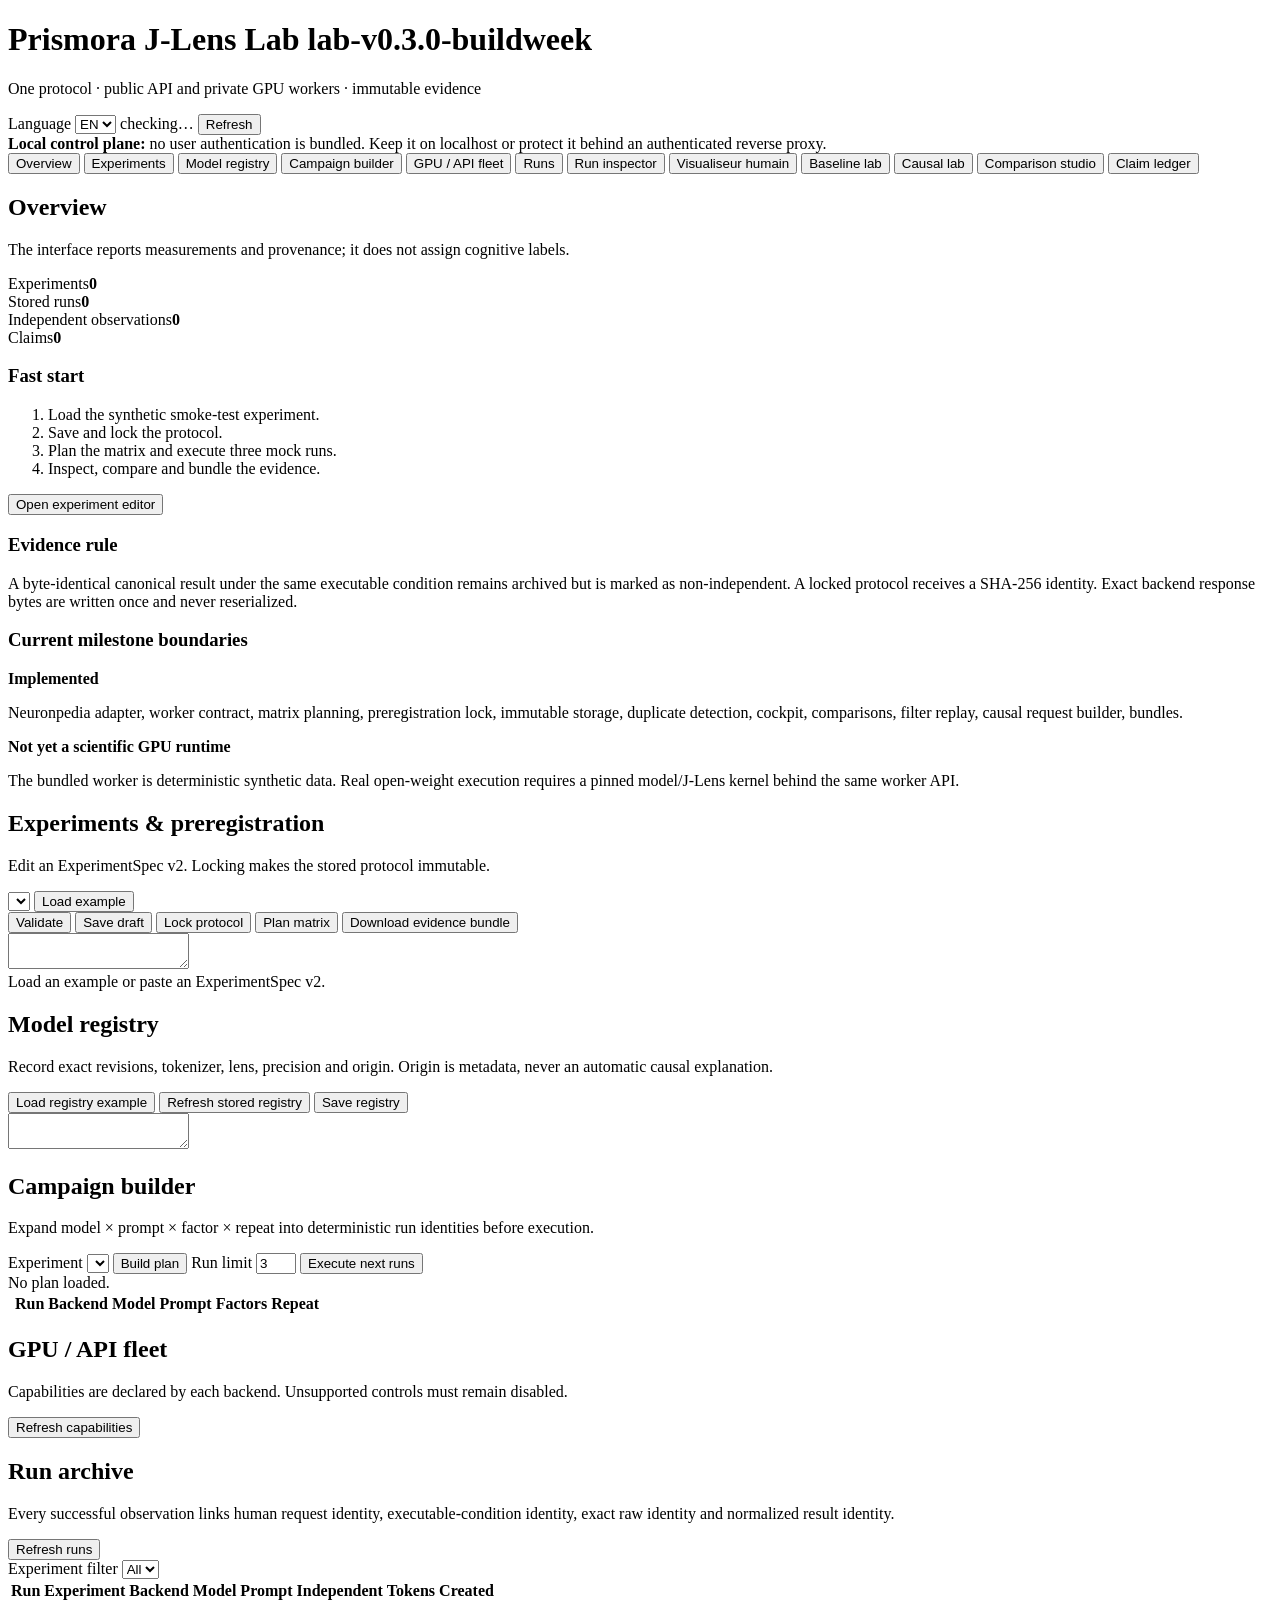
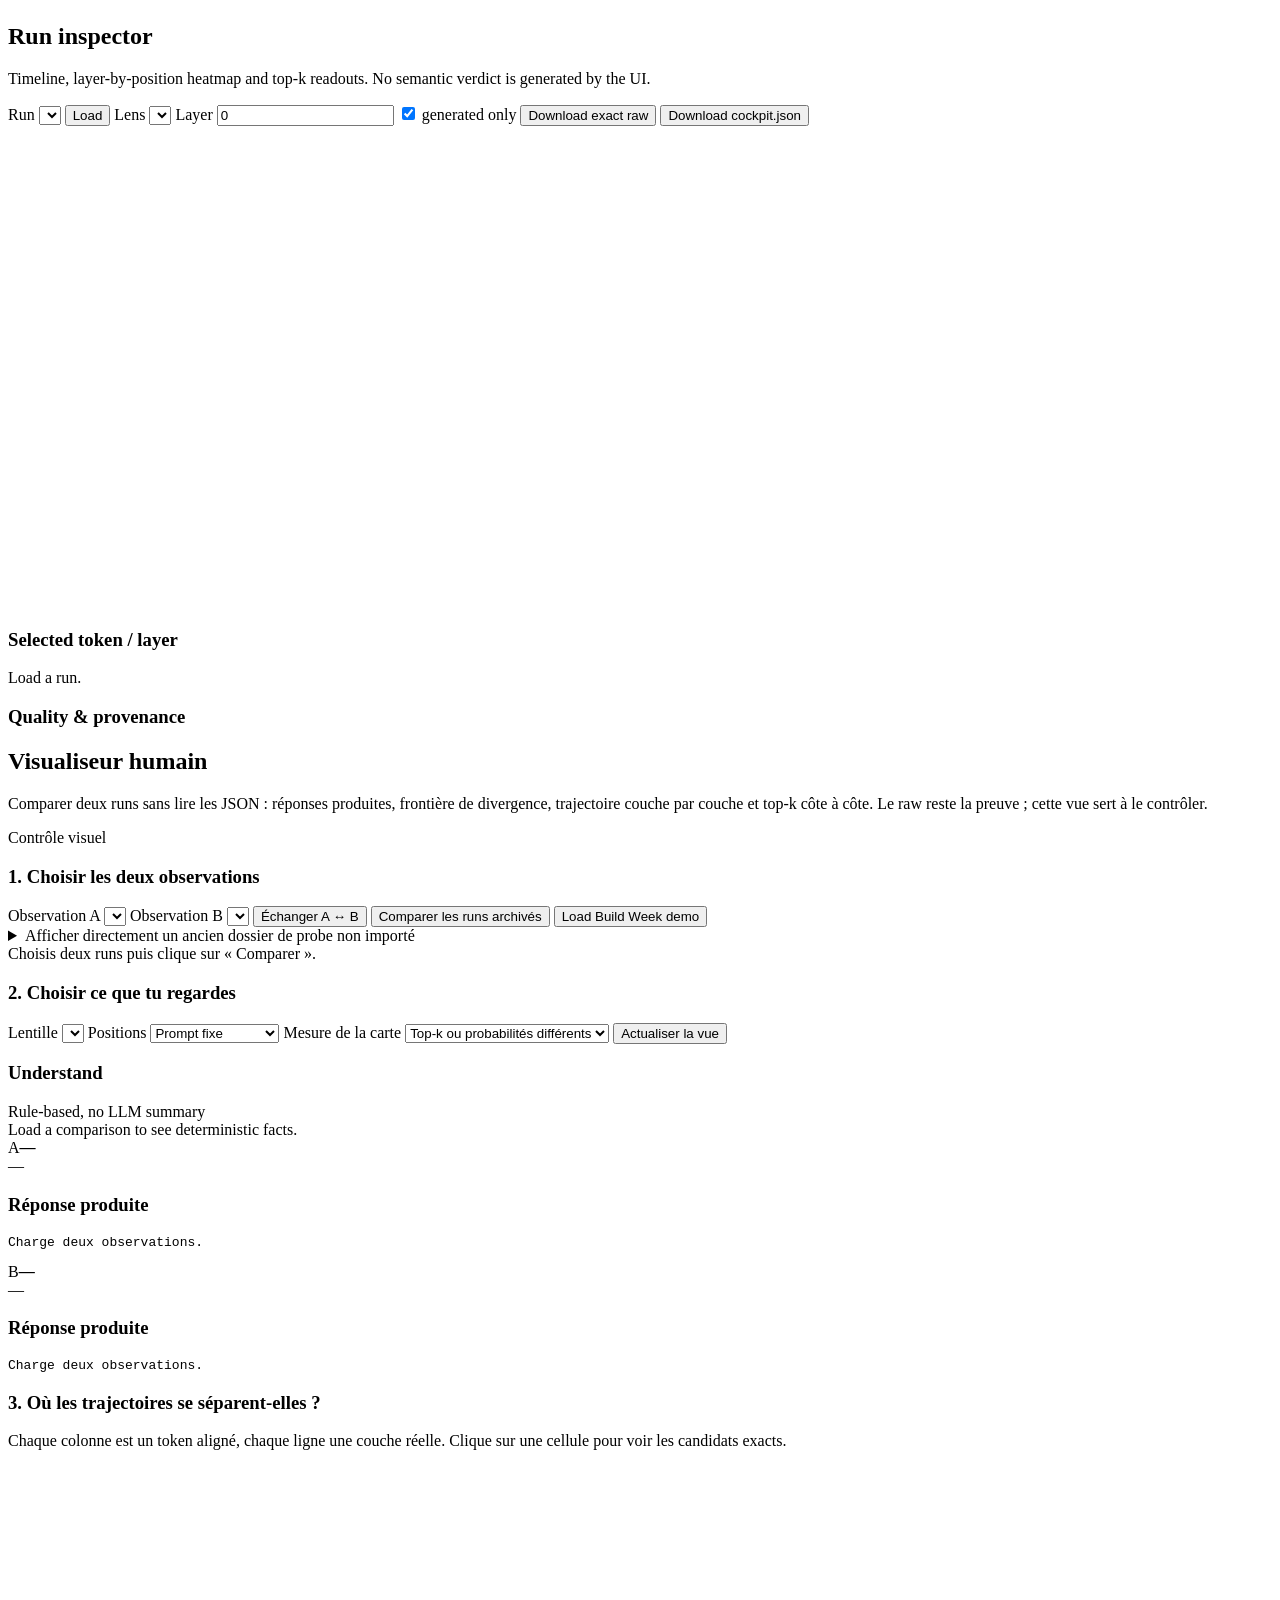
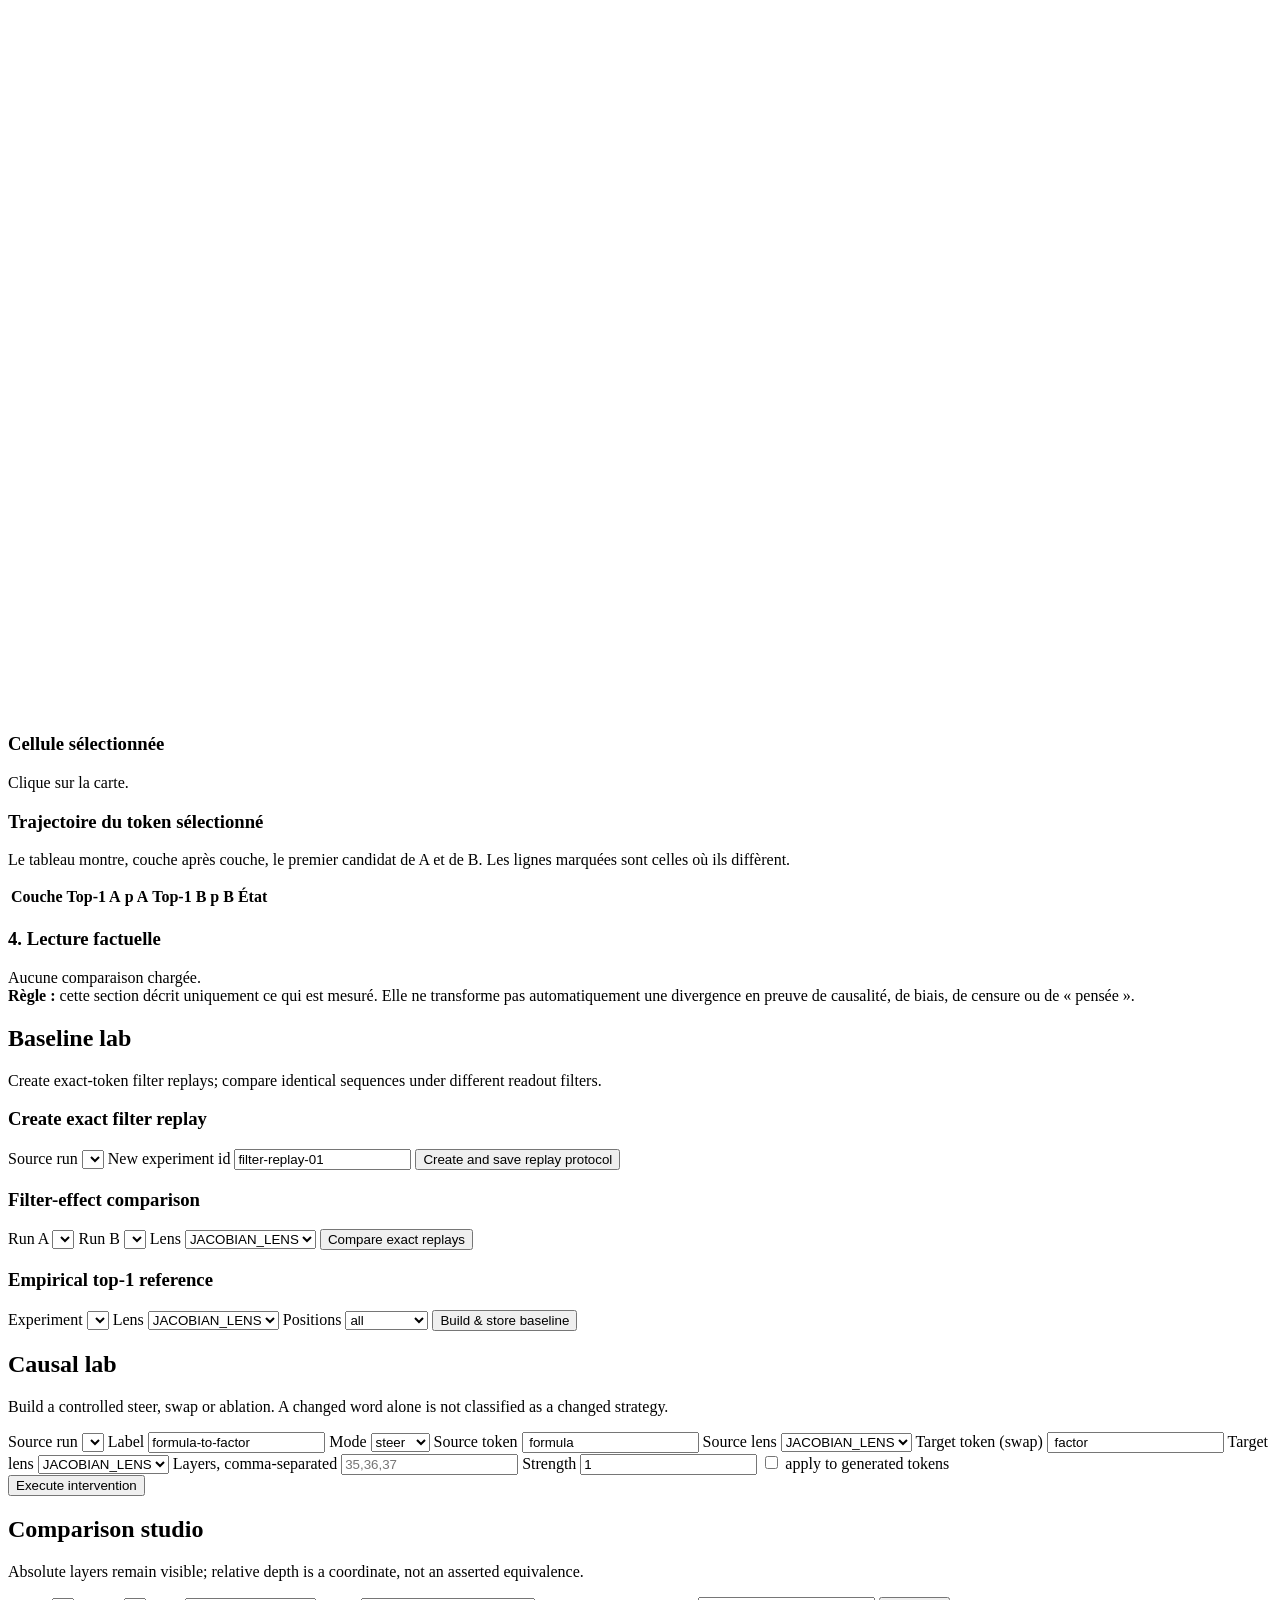
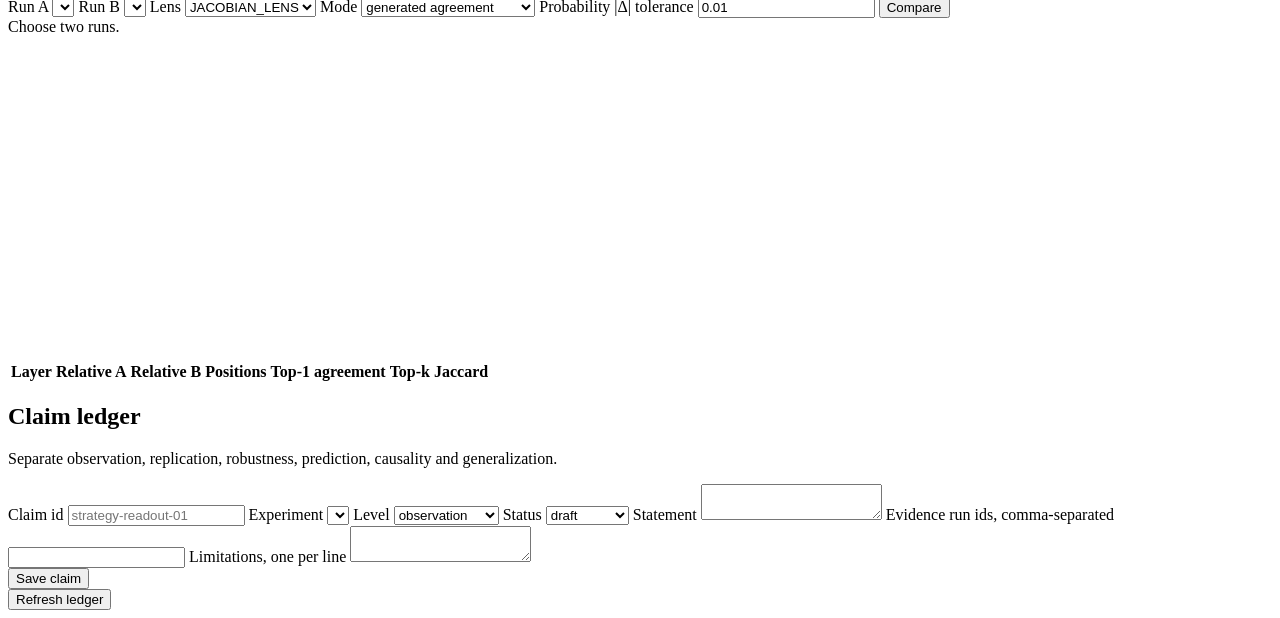
==== prismora_lab/assets/web/index.html @ fa19a5c9 "fix: add global application i18n state" ====
<!doctype html>
<html lang="en">
<head>
  <meta charset="utf-8" />
  <meta name="viewport" content="width=device-width,initial-scale=1" />
  <title>Prismora J-Lens Lab</title>
  <link rel="stylesheet" href="/styles.css?v=0.2.1-visual" />
</head>
<body>
  <header class="topbar">
    <div>
      <h1>Prismora J-Lens Lab <span class="version">lab-v0.3.0-buildweek</span></h1>
      <p>One protocol · public API and private GPU workers · immutable evidence</p>
    </div>
    <div class="top-actions">
      <label class="locale-control"><span data-i18n="app.language">Language</span> <select id="globalLocaleSelect" aria-label="Language"><option value="en">EN</option><option value="fr">FR</option></select></label>
      <span id="healthBadge" class="badge muted">checking…</span>
      <button id="refreshAllBtn" class="secondary" data-i18n="app.refresh">Refresh</button>
    </div>
  </header>

  <div class="security-note">
    <strong>Local control plane:</strong> no user authentication is bundled. Keep it on localhost or protect it behind an authenticated reverse proxy.
  </div>

  <div class="shell">
    <nav class="sidebar" aria-label="Laboratory sections">
      <button class="nav-item active" data-panel="dashboard">Overview</button>
      <button class="nav-item" data-panel="experiments">Experiments</button>
      <button class="nav-item" data-panel="registry">Model registry</button>
      <button class="nav-item" data-panel="campaign">Campaign builder</button>
      <button class="nav-item" data-panel="fleet">GPU / API fleet</button>
      <button class="nav-item" data-panel="runs">Runs</button>
      <button class="nav-item" data-panel="inspector">Run inspector</button>
      <button class="nav-item human-nav" data-panel="visualizer">Visualiseur humain</button>
      <button class="nav-item" data-panel="baseline">Baseline lab</button>
      <button class="nav-item" data-panel="causal">Causal lab</button>
      <button class="nav-item" data-panel="compare">Comparison studio</button>
      <button class="nav-item" data-panel="claims">Claim ledger</button>
    </nav>

    <main class="content">
      <section id="panel-dashboard" class="panel-page active">
        <div class="page-heading">
          <div><h2>Overview</h2><p>The interface reports measurements and provenance; it does not assign cognitive labels.</p></div>
        </div>
        <div class="stat-grid">
          <article class="stat-card"><span>Experiments</span><strong id="statExperiments">0</strong></article>
          <article class="stat-card"><span>Stored runs</span><strong id="statRuns">0</strong></article>
          <article class="stat-card"><span>Independent observations</span><strong id="statIndependent">0</strong></article>
          <article class="stat-card"><span>Claims</span><strong id="statClaims">0</strong></article>
        </div>
        <div class="grid two">
          <article class="card">
            <h3>Fast start</h3>
            <ol class="compact-list">
              <li>Load the synthetic smoke-test experiment.</li>
              <li>Save and lock the protocol.</li>
              <li>Plan the matrix and execute three mock runs.</li>
              <li>Inspect, compare and bundle the evidence.</li>
            </ol>
            <button class="primary" data-jump="experiments" id="quickStartBtn">Open experiment editor</button>
          </article>
          <article class="card">
            <h3>Evidence rule</h3>
            <p>A byte-identical canonical result under the same executable condition remains archived but is marked as non-independent. A locked protocol receives a SHA-256 identity. Exact backend response bytes are written once and never reserialized.</p>
            <div id="backendMini" class="backend-mini"></div>
          </article>
        </div>
        <div class="card">
          <h3>Current milestone boundaries</h3>
          <div class="boundary-grid">
            <div><strong>Implemented</strong><p>Neuronpedia adapter, worker contract, matrix planning, preregistration lock, immutable storage, duplicate detection, cockpit, comparisons, filter replay, causal request builder, bundles.</p></div>
            <div><strong>Not yet a scientific GPU runtime</strong><p>The bundled worker is deterministic synthetic data. Real open-weight execution requires a pinned model/J-Lens kernel behind the same worker API.</p></div>
          </div>
        </div>
      </section>

      <section id="panel-experiments" class="panel-page">
        <div class="page-heading">
          <div><h2>Experiments & preregistration</h2><p>Edit an ExperimentSpec v2. Locking makes the stored protocol immutable.</p></div>
          <div class="toolbar-row">
            <select id="exampleSelect" aria-label="Example protocol"></select>
            <button id="loadExampleBtn" class="secondary">Load example</button>
          </div>
        </div>
        <div class="card">
          <div class="toolbar-row wrap">
            <button id="validateSpecBtn">Validate</button>
            <button id="saveSpecBtn" class="primary">Save draft</button>
            <button id="lockSpecBtn" class="danger-outline">Lock protocol</button>
            <button id="planSpecBtn">Plan matrix</button>
            <button id="bundleBtn">Download evidence bundle</button>
          </div>
          <textarea id="specEditor" class="code-editor tall" spellcheck="false" aria-label="Experiment specification JSON"></textarea>
          <div id="specStatus" class="status-line">Load an example or paste an ExperimentSpec v2.</div>
        </div>
      </section>

      <section id="panel-registry" class="panel-page">
        <div class="page-heading"><div><h2>Model registry</h2><p>Record exact revisions, tokenizer, lens, precision and origin. Origin is metadata, never an automatic causal explanation.</p></div></div>
        <div class="card">
          <div class="toolbar-row">
            <button id="loadRegistryExampleBtn">Load registry example</button>
            <button id="refreshRegistryBtn">Refresh stored registry</button>
            <button id="saveRegistryBtn" class="primary">Save registry</button>
          </div>
          <textarea id="registryEditor" class="code-editor tall" spellcheck="false"></textarea>
          <div id="registryStatus" class="status-line"></div>
        </div>
      </section>

      <section id="panel-campaign" class="panel-page">
        <div class="page-heading"><div><h2>Campaign builder</h2><p>Expand model × prompt × factor × repeat into deterministic run identities before execution.</p></div></div>
        <div class="card">
          <div class="toolbar-row wrap">
            <label>Experiment <select id="campaignExperimentSelect"></select></label>
            <button id="refreshPlanBtn">Build plan</button>
            <label>Run limit <input id="runLimitInput" type="number" min="1" max="8" value="3" /></label>
            <button id="executePlanBtn" class="primary">Execute next runs</button>
          </div>
          <div id="planSummary" class="summary-box">No plan loaded.</div>
          <div class="table-wrap"><table id="planTable"><thead><tr><th></th><th>Run</th><th>Backend</th><th>Model</th><th>Prompt</th><th>Factors</th><th>Repeat</th></tr></thead><tbody></tbody></table></div>
          <div id="campaignStatus" class="status-line"></div>
        </div>
      </section>

      <section id="panel-fleet" class="panel-page">
        <div class="page-heading"><div><h2>GPU / API fleet</h2><p>Capabilities are declared by each backend. Unsupported controls must remain disabled.</p></div><button id="refreshFleetBtn">Refresh capabilities</button></div>
        <div id="fleetGrid" class="grid three"></div>
      </section>

      <section id="panel-runs" class="panel-page">
        <div class="page-heading"><div><h2>Run archive</h2><p>Every successful observation links human request identity, executable-condition identity, exact raw identity and normalized result identity.</p></div><button id="refreshRunsBtn">Refresh runs</button></div>
        <div class="card">
          <div class="toolbar-row"><label>Experiment filter <select id="runsExperimentFilter"><option value="">All</option></select></label></div>
          <div class="table-wrap"><table id="runsTable"><thead><tr><th>Run</th><th>Experiment</th><th>Backend</th><th>Model</th><th>Prompt</th><th>Independent</th><th>Tokens</th><th>Created</th><th></th></tr></thead><tbody></tbody></table></div>
        </div>
      </section>

      <section id="panel-inspector" class="panel-page">
        <div class="page-heading"><div><h2>Run inspector</h2><p>Timeline, layer-by-position heatmap and top-k readouts. No semantic verdict is generated by the UI.</p></div></div>
        <div class="card">
          <div class="toolbar-row wrap">
            <label>Run <select id="inspectRunSelect"></select></label>
            <button id="loadRunBtn" class="primary">Load</button>
            <label>Lens <select id="inspectLensSelect"></select></label>
            <label>Layer <input id="inspectLayerInput" type="number" min="0" value="0" /></label>
            <label><input id="generatedOnlyCheckbox" type="checkbox" checked /> generated only</label>
            <button id="downloadRawBtn">Download exact raw</button>
            <button id="downloadCockpitBtn">Download cockpit.json</button>
          </div>
          <div id="runMeta" class="meta-grid"></div>
          <div class="canvas-shell"><canvas id="heatmapCanvas" width="1200" height="480"></canvas></div>
          <div id="heatmapLegend" class="legend-row"></div>
          <div id="tokenTimeline" class="timeline"></div>
          <div class="grid two inspector-bottom">
            <div>
              <h3>Selected token / layer</h3>
              <div id="cursorDetails" class="summary-box">Load a run.</div>
              <div id="topKTables"></div>
            </div>
            <div>
              <h3>Quality & provenance</h3>
              <pre id="qualityDetails" class="json-view"></pre>
            </div>
          </div>
        </div>
      </section>

      <section id="panel-visualizer" class="panel-page">
        <div class="page-heading">
          <div>
            <h2>Visualiseur humain</h2>
            <p>Comparer deux runs sans lire les JSON : réponses produites, frontière de divergence, trajectoire couche par couche et top-k côte à côte. Le raw reste la preuve ; cette vue sert à le contrôler.</p>
          </div>
          <span class="badge ok">Contrôle visuel</span>
        </div>

        <div class="card human-source-card">
          <h3>1. Choisir les deux observations</h3>
          <div class="visual-source-grid">
            <label>Observation A
              <select id="visualRunA"></select>
            </label>
            <label>Observation B
              <select id="visualRunB"></select>
            </label>
            <button id="visualSwapRunsBtn" class="secondary" title="Échanger A et B">Échanger A ↔ B</button>
            <button id="visualCompareStoredBtn" class="primary">Comparer les runs archivés</button>
            <button id="loadBuildWeekDemoBtn" class="secondary">Load Build Week demo</button>
          </div>
          <details class="local-probe-details">
            <summary>Afficher directement un ancien dossier de probe non importé</summary>
            <p>Sélectionne le dossier décompressé contenant les fichiers <code>_request_exact.json</code> et <code>_response_pretty.json</code>. Les fichiers sont lus localement par ton navigateur et ne quittent pas ton Mac.</p>
            <div class="toolbar-row wrap">
              <input id="visualProbeFiles" type="file" accept=".json,.raw,application/json" multiple webkitdirectory directory />
              <button id="visualLoadProbeBtn">Lire le dossier</button>
              <label>Probe A <select id="visualLocalA"></select></label>
              <label>Probe B <select id="visualLocalB"></select></label>
              <button id="visualCompareLocalBtn" class="primary">Comparer les fichiers locaux</button>
            </div>
            <div id="visualProbeStatus" class="status-line"></div>
          </details>
          <div id="visualStatus" class="status-line">Choisis deux runs puis clique sur « Comparer ».</div>
        </div>

        <div class="card visual-controls-card">
          <h3>2. Choisir ce que tu regardes</h3>
          <div class="toolbar-row wrap">
            <label>Lentille <select id="visualLensSelect"></select></label>
            <label>Positions
              <select id="visualScopeSelect">
                <option value="prompt">Prompt fixe</option>
                <option value="generated">Réponse générée</option>
                <option value="all">Prompt + réponse</option>
              </select>
            </label>
            <label>Mesure de la carte
              <select id="visualMetricSelect">
                <option value="strict">Top-k ou probabilités différents</option>
                <option value="top1">Top-1 différent</option>
                <option value="jaccard">Écart du top-k</option>
              </select>
            </label>
            <button id="visualRedrawBtn">Actualiser la vue</button>
          </div>
        </div>

        <div class="card understand-card">
          <div class="understand-heading"><h3>Understand</h3><span id="understandRuleBadge" class="badge ok">Rule-based, no LLM summary</span></div>
          <div id="coverageCards" class="coverage-grid"></div>
          <div id="understandError" class="understand-error" hidden></div>
          <div id="understandSentences" class="understand-sentences">Load a comparison to see deterministic facts.</div>
        </div>

        <div id="visualSummaryGrid" class="human-summary-grid"></div>

        <div class="grid two human-output-grid">
          <article class="card human-run-card run-a">
            <header><span class="run-letter">A</span><strong id="visualLabelA">—</strong></header>
            <div id="visualInterventionA" class="intervention-line">—</div>
            <h3>Réponse produite</h3>
            <pre id="visualCompletionA" class="completion-view">Charge deux observations.</pre>
          </article>
          <article class="card human-run-card run-b">
            <header><span class="run-letter">B</span><strong id="visualLabelB">—</strong></header>
            <div id="visualInterventionB" class="intervention-line">—</div>
            <h3>Réponse produite</h3>
            <pre id="visualCompletionB" class="completion-view">Charge deux observations.</pre>
          </article>
        </div>

        <div class="card">
          <div class="visual-section-heading">
            <div><h3>3. Où les trajectoires se séparent-elles ?</h3><p>Chaque colonne est un token aligné, chaque ligne une couche réelle. Clique sur une cellule pour voir les candidats exacts.</p></div>
            <div id="visualHeatLegend" class="visual-legend"></div>
          </div>
          <div class="canvas-shell human-profile-shell"><canvas id="visualProfileCanvas" width="1200" height="280"></canvas></div>
          <div class="canvas-shell human-heatmap-shell"><canvas id="visualHeatmapCanvas" width="1200" height="560"></canvas></div>
          <div id="visualTokenTimeline" class="visual-token-timeline"></div>
        </div>

        <div class="grid two human-detail-grid">
          <article class="card">
            <h3>Cellule sélectionnée</h3>
            <div id="visualCellSummary" class="summary-box">Clique sur la carte.</div>
            <div id="visualTopKSideBySide" class="visual-topk"></div>
          </article>
          <article class="card">
            <h3>Trajectoire du token sélectionné</h3>
            <p class="muted-copy">Le tableau montre, couche après couche, le premier candidat de A et de B. Les lignes marquées sont celles où ils diffèrent.</p>
            <div class="table-wrap trajectory-wrap">
              <table id="visualTrajectoryTable">
                <thead><tr><th>Couche</th><th>Top-1 A</th><th>p A</th><th>Top-1 B</th><th>p B</th><th>État</th></tr></thead>
                <tbody></tbody>
              </table>
            </div>
          </article>
        </div>

        <div class="card human-conclusion-card">
          <h3>4. Lecture factuelle</h3>
          <div id="visualHumanReading" class="human-reading">Aucune comparaison chargée.</div>
          <div class="control-rule"><strong>Règle :</strong> cette section décrit uniquement ce qui est mesuré. Elle ne transforme pas automatiquement une divergence en preuve de causalité, de biais, de censure ou de « pensée ».</div>
        </div>
      </section>

      <section id="panel-baseline" class="panel-page">
        <div class="page-heading"><div><h2>Baseline lab</h2><p>Create exact-token filter replays; compare identical sequences under different readout filters.</p></div></div>
        <div class="grid three">
          <div class="card">
            <h3>Create exact filter replay</h3>
            <label>Source run <select id="baselineSourceRun"></select></label>
            <label>New experiment id <input id="baselineExperimentId" value="filter-replay-01" /></label>
            <button id="createReplayBtn" class="primary">Create and save replay protocol</button>
            <div id="baselineStatus" class="status-line"></div>
          </div>
          <div class="card">
            <h3>Filter-effect comparison</h3>
            <label>Run A <select id="filterRunA"></select></label>
            <label>Run B <select id="filterRunB"></select></label>
            <label>Lens <select id="filterLens"><option>JACOBIAN_LENS</option><option>LOGIT_LENS</option></select></label>
            <button id="compareFilterBtn">Compare exact replays</button>
            <pre id="filterComparisonOutput" class="json-view"></pre>
          </div>
          <div class="card">
            <h3>Empirical top-1 reference</h3>
            <label>Experiment <select id="baselineBuildExperiment"></select></label>
            <label>Lens <select id="baselineBuildLens"><option>JACOBIAN_LENS</option><option>LOGIT_LENS</option></select></label>
            <label>Positions <select id="baselineScope"><option value="all">all</option><option value="context">context</option><option value="generated">generated</option></select></label>
            <button id="buildBaselineBtn">Build & store baseline</button>
            <pre id="baselineOutput" class="json-view"></pre>
          </div>
        </div>
      </section>

      <section id="panel-causal" class="panel-page">
        <div class="page-heading"><div><h2>Causal lab</h2><p>Build a controlled steer, swap or ablation. A changed word alone is not classified as a changed strategy.</p></div></div>
        <div class="card">
          <div class="form-grid">
            <label>Source run <select id="causalSourceRun"></select></label>
            <label>Label <input id="causalLabel" value="formula-to-factor" /></label>
            <label>Mode <select id="causalMode"><option value="steer">steer</option><option value="swap">swap</option><option value="ablate">ablate</option></select></label>
            <label>Source token <input id="causalSourceToken" value=" formula" /></label>
            <label>Source lens <select id="causalSourceLens"><option>JACOBIAN_LENS</option><option>LOGIT_LENS</option></select></label>
            <label>Target token (swap) <input id="causalTargetToken" value=" factor" /></label>
            <label>Target lens <select id="causalTargetLens"><option>JACOBIAN_LENS</option><option>LOGIT_LENS</option></select></label>
            <label>Layers, comma-separated <input id="causalLayers" placeholder="35,36,37" /></label>
            <label>Strength <input id="causalStrength" type="number" step="0.1" value="1" /></label>
            <label class="checkbox-label"><input id="causalGenerated" type="checkbox" /> apply to generated tokens</label>
          </div>
          <button id="executeInterventionBtn" class="danger-outline">Execute intervention</button>
          <div id="causalStatus" class="status-line"></div>
        </div>
      </section>

      <section id="panel-compare" class="panel-page">
        <div class="page-heading"><div><h2>Comparison studio</h2><p>Absolute layers remain visible; relative depth is a coordinate, not an asserted equivalence.</p></div></div>
        <div class="card">
          <div class="toolbar-row wrap">
            <label>Run A <select id="compareRunA"></select></label>
            <label>Run B <select id="compareRunB"></select></label>
            <label>Lens <select id="compareLens"><option>JACOBIAN_LENS</option><option>LOGIT_LENS</option></select></label>
            <label>Mode <select id="compareMode"><option value="agreement">generated agreement</option><option value="bridge">strict public/private bridge</option></select></label>
            <label>Probability |Δ| tolerance <input id="compareTolerance" type="number" min="0" step="0.0001" value="0.01" /></label>
            <button id="compareRunsBtn" class="primary">Compare</button>
          </div>
          <div id="compareSummary" class="summary-box">Choose two runs.</div>
          <div class="canvas-shell compact"><canvas id="compareCanvas" width="1200" height="320"></canvas></div>
          <div class="table-wrap"><table id="compareTable"><thead><tr><th>Layer</th><th>Relative A</th><th>Relative B</th><th>Positions</th><th>Top-1 agreement</th><th>Top-k Jaccard</th></tr></thead><tbody></tbody></table></div>
        </div>
      </section>

      <section id="panel-claims" class="panel-page">
        <div class="page-heading"><div><h2>Claim ledger</h2><p>Separate observation, replication, robustness, prediction, causality and generalization.</p></div></div>
        <div class="grid two">
          <div class="card">
            <div class="form-grid one">
              <label>Claim id <input id="claimId" placeholder="strategy-readout-01" /></label>
              <label>Experiment <select id="claimExperiment"></select></label>
              <label>Level <select id="claimLevel"><option>observation</option><option>replication</option><option>robustness</option><option>prediction</option><option>causality</option><option>generalization</option></select></label>
              <label>Status <select id="claimStatus"><option>draft</option><option>supported</option><option>mixed</option><option>refuted</option><option>withdrawn</option></select></label>
              <label>Statement <textarea id="claimStatement"></textarea></label>
              <label>Evidence run ids, comma-separated <input id="claimRuns" /></label>
              <label>Limitations, one per line <textarea id="claimLimitations"></textarea></label>
            </div>
            <button id="saveClaimBtn" class="primary">Save claim</button>
            <div id="claimStatusLine" class="status-line"></div>
          </div>
          <div class="card">
            <button id="refreshClaimsBtn">Refresh ledger</button>
            <div id="claimsList" class="claim-list"></div>
          </div>
        </div>
      </section>
    </main>
  </div>

  <div id="toast" role="status" aria-live="polite"></div>
  <script src="/app.js?v=0.2.1-visual"></script>
</body>
</html>
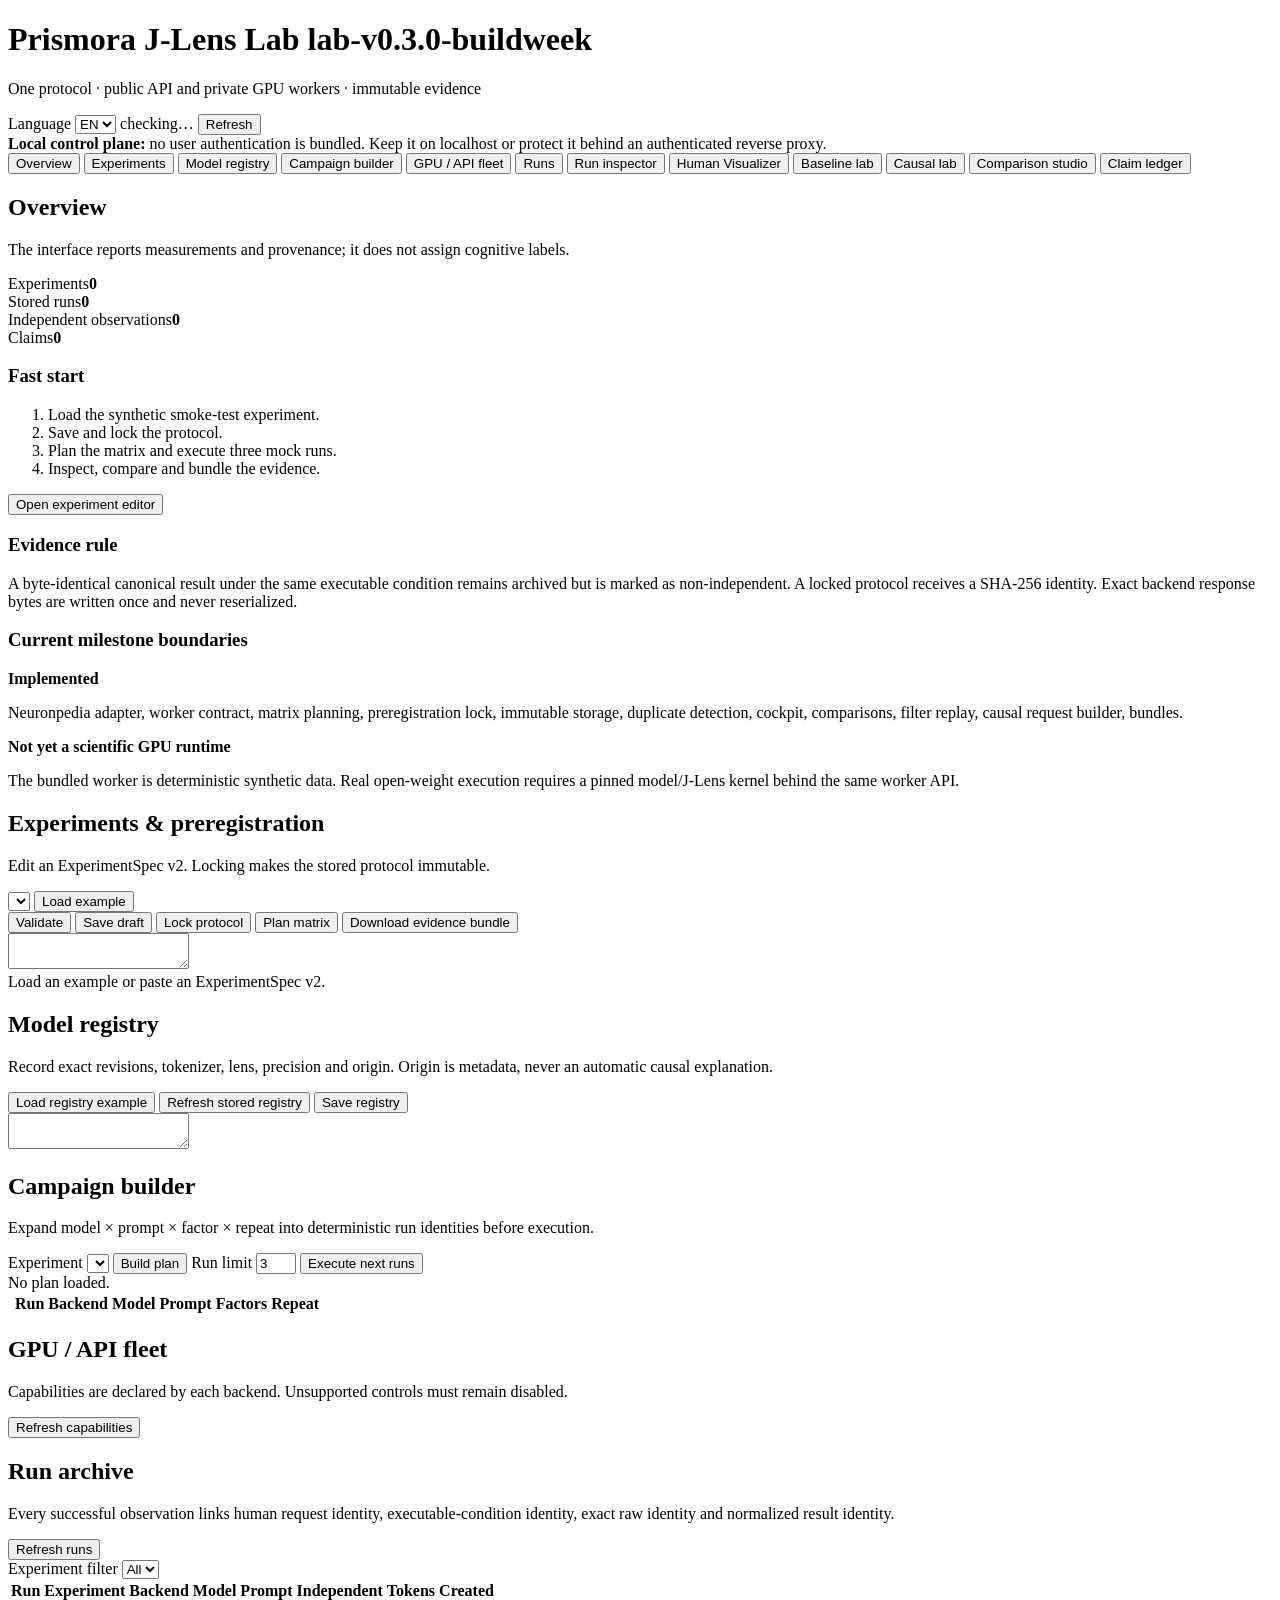
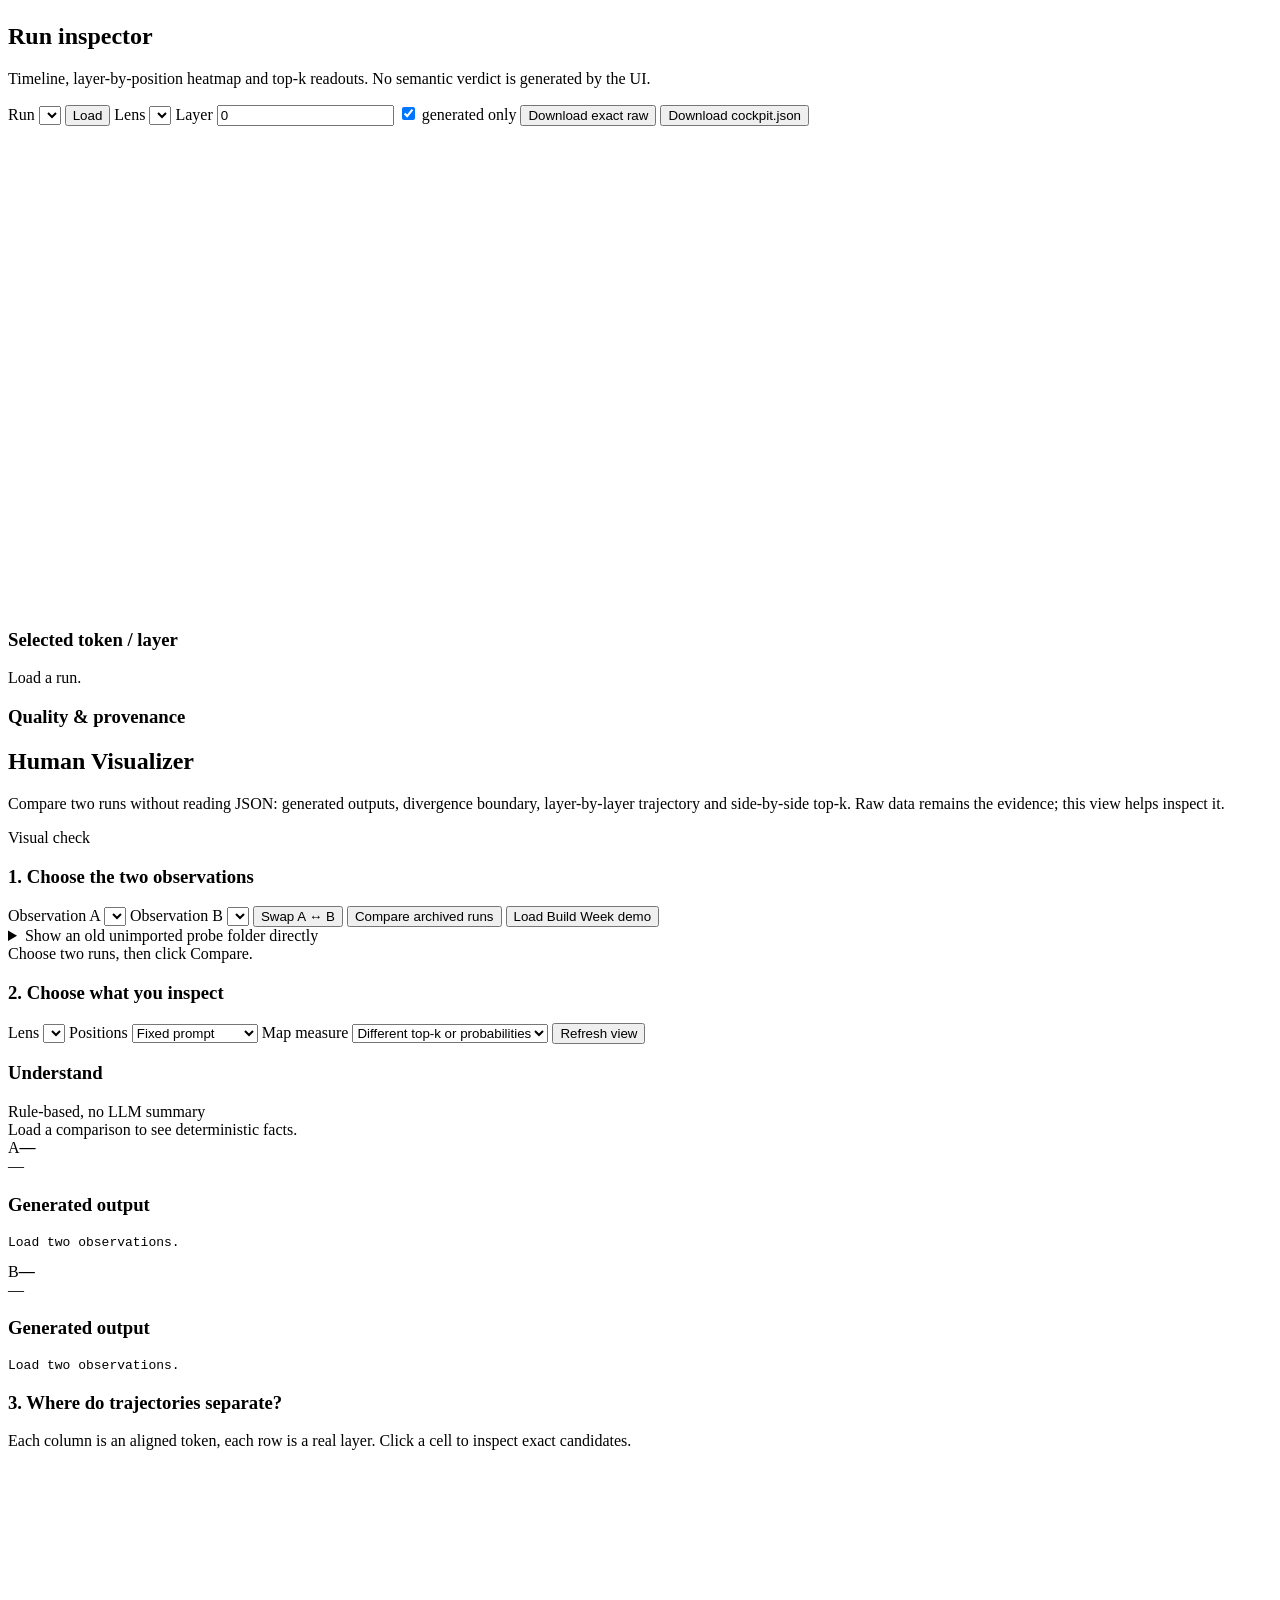
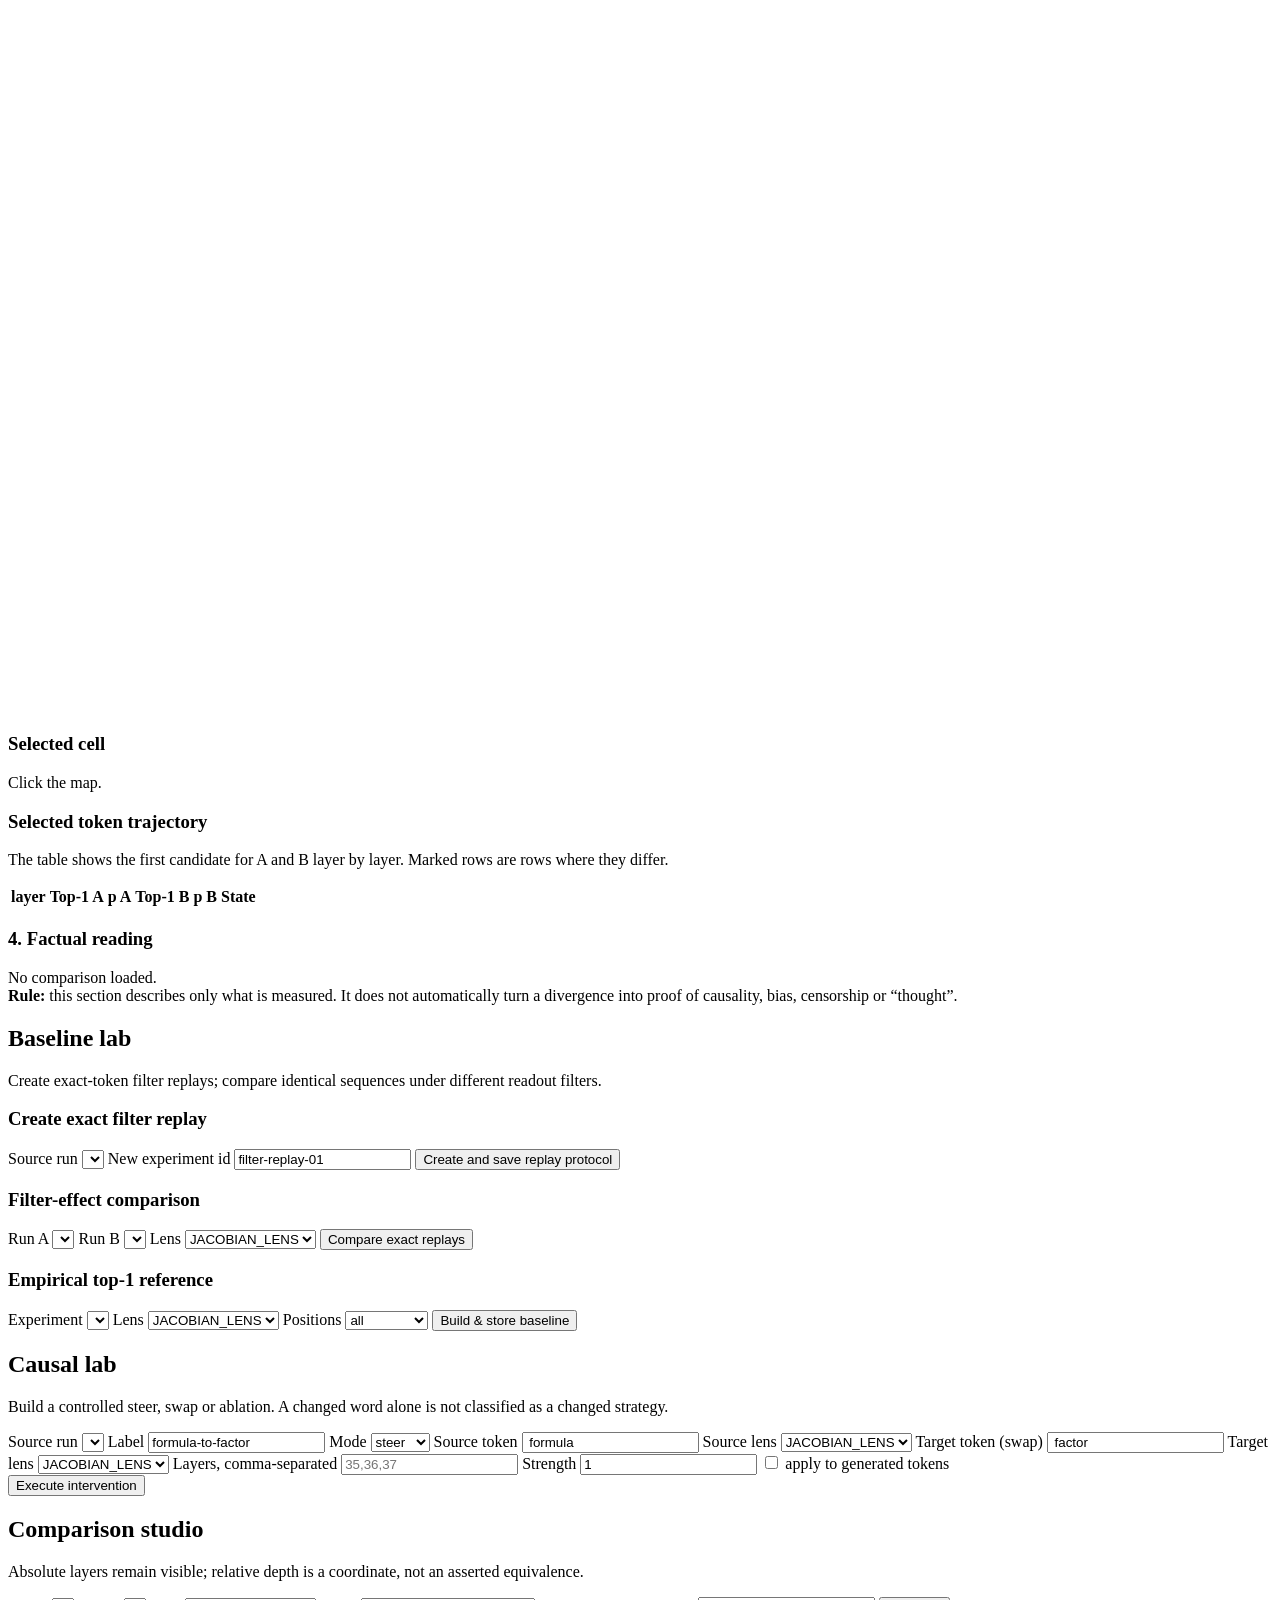
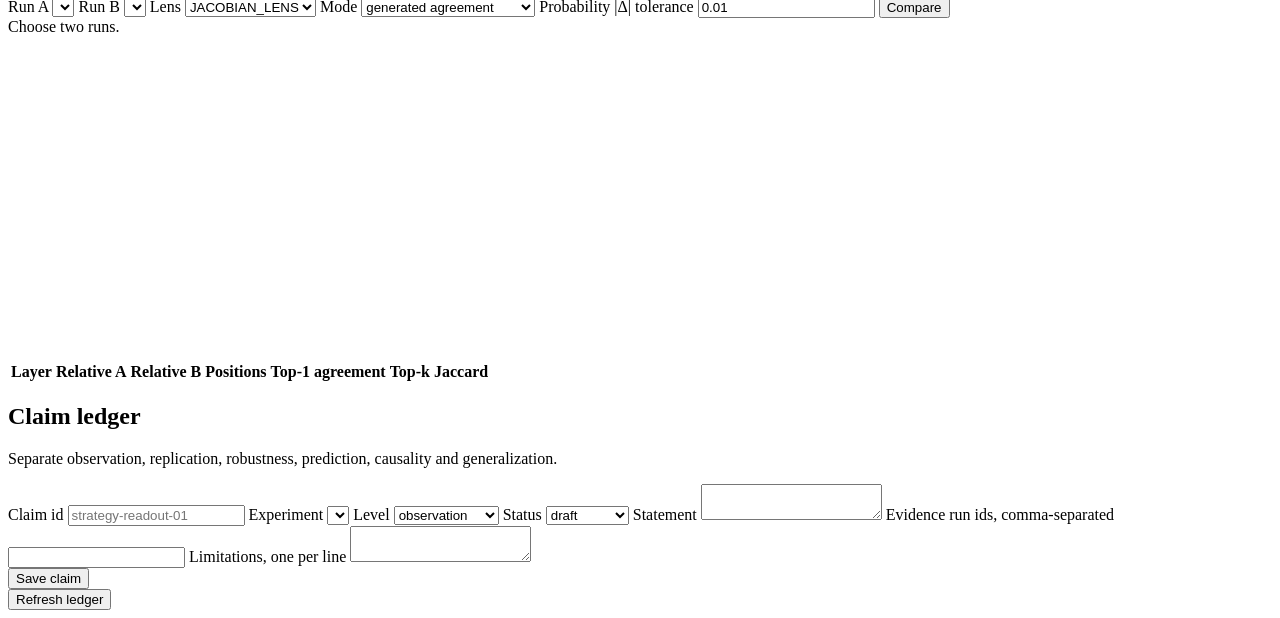
==== commit baa24a12: "fix: complete shell and visualizer i18n" ====
--- a/prismora_lab/assets/web/index.html
+++ b/prismora_lab/assets/web/index.html
@@ -20,7 +20,7 @@
   </header>
 
   <div class="security-note">
-    <strong>Local control plane:</strong> no user authentication is bundled. Keep it on localhost or protect it behind an authenticated reverse proxy.
+    <strong data-i18n="shell.securityLead">Local control plane:</strong> <span data-i18n="shell.securityText">no user authentication is bundled. Keep it on localhost or protect it behind an authenticated reverse proxy.</span>
   </div>
 
   <div class="shell">
@@ -32,7 +32,7 @@
       <button class="nav-item" data-panel="fleet">GPU / API fleet</button>
       <button class="nav-item" data-panel="runs">Runs</button>
       <button class="nav-item" data-panel="inspector">Run inspector</button>
-      <button class="nav-item human-nav" data-panel="visualizer">Visualiseur humain</button>
+      <button class="nav-item human-nav" data-panel="visualizer">Human Visualizer</button>
       <button class="nav-item" data-panel="baseline">Baseline lab</button>
       <button class="nav-item" data-panel="causal">Causal lab</button>
       <button class="nav-item" data-panel="compare">Comparison studio</button>
@@ -171,59 +171,59 @@
       <section id="panel-visualizer" class="panel-page">
         <div class="page-heading">
           <div>
-            <h2>Visualiseur humain</h2>
-            <p>Comparer deux runs sans lire les JSON : réponses produites, frontière de divergence, trajectoire couche par couche et top-k côte à côte. Le raw reste la preuve ; cette vue sert à le contrôler.</p>
-          </div>
-          <span class="badge ok">Contrôle visuel</span>
+            <h2 data-i18n="visual.title">Human Visualizer</h2>
+            <p data-i18n="visual.description">Compare two runs without reading JSON: generated outputs, divergence boundary, layer-by-layer trajectory and side-by-side top-k. Raw data remains the evidence; this view helps inspect it.</p>
+          </div>
+          <span class="badge ok" data-i18n="visual.badge">Visual check</span>
         </div>
 
         <div class="card human-source-card">
-          <h3>1. Choisir les deux observations</h3>
+          <h3 data-i18n="visual.choose">1. Choose the two observations</h3>
           <div class="visual-source-grid">
-            <label>Observation A
+            <label><span data-i18n="visual.obsA">Observation A</span>
               <select id="visualRunA"></select>
             </label>
-            <label>Observation B
+            <label><span data-i18n="visual.obsB">Observation B</span>
               <select id="visualRunB"></select>
             </label>
-            <button id="visualSwapRunsBtn" class="secondary" title="Échanger A et B">Échanger A ↔ B</button>
-            <button id="visualCompareStoredBtn" class="primary">Comparer les runs archivés</button>
+            <button id="visualSwapRunsBtn" class="secondary" data-i18n="visual.swap" data-i18n-title="visual.swap" title="Swap A ↔ B">Swap A ↔ B</button>
+            <button id="visualCompareStoredBtn" class="primary" data-i18n="visual.compareArchived">Compare archived runs</button>
             <button id="loadBuildWeekDemoBtn" class="secondary">Load Build Week demo</button>
           </div>
           <details class="local-probe-details">
-            <summary>Afficher directement un ancien dossier de probe non importé</summary>
-            <p>Sélectionne le dossier décompressé contenant les fichiers <code>_request_exact.json</code> et <code>_response_pretty.json</code>. Les fichiers sont lus localement par ton navigateur et ne quittent pas ton Mac.</p>
+            <summary data-i18n="visual.probeSummary">Show an old unimported probe folder directly</summary>
+            <p data-i18n="visual.probeHelp">Select the decompressed folder containing _request_exact.json and _response_pretty.json files. Files are read locally by your browser and do not leave your machine.</p>
             <div class="toolbar-row wrap">
               <input id="visualProbeFiles" type="file" accept=".json,.raw,application/json" multiple webkitdirectory directory />
-              <button id="visualLoadProbeBtn">Lire le dossier</button>
+              <button id="visualLoadProbeBtn" data-i18n="visual.loadProbe">Read folder</button>
               <label>Probe A <select id="visualLocalA"></select></label>
               <label>Probe B <select id="visualLocalB"></select></label>
-              <button id="visualCompareLocalBtn" class="primary">Comparer les fichiers locaux</button>
+              <button id="visualCompareLocalBtn" class="primary" data-i18n="visual.compareLocal">Compare local files</button>
             </div>
             <div id="visualProbeStatus" class="status-line"></div>
           </details>
-          <div id="visualStatus" class="status-line">Choisis deux runs puis clique sur « Comparer ».</div>
+          <div id="visualStatus" class="status-line" data-i18n="visual.statusEmpty">Choose two runs, then click Compare.</div>
         </div>
 
         <div class="card visual-controls-card">
-          <h3>2. Choisir ce que tu regardes</h3>
-          <div class="toolbar-row wrap">
-            <label>Lentille <select id="visualLensSelect"></select></label>
-            <label>Positions
+          <h3 data-i18n="visual.controls">2. Choose what you inspect</h3>
+          <div class="toolbar-row wrap">
+            <label><span data-i18n="visual.lens">Lens</span> <select id="visualLensSelect"></select></label>
+            <label><span data-i18n="visual.positions">Positions</span>
               <select id="visualScopeSelect">
-                <option value="prompt">Prompt fixe</option>
-                <option value="generated">Réponse générée</option>
-                <option value="all">Prompt + réponse</option>
+                <option value="prompt" data-i18n="visual.scope.prompt">Fixed prompt</option>
+                <option value="generated" data-i18n="visual.scope.generated">Generated output</option>
+                <option value="all" data-i18n="visual.scope.all">Prompt + output</option>
               </select>
             </label>
-            <label>Mesure de la carte
+            <label><span data-i18n="visual.metric">Map measure</span>
               <select id="visualMetricSelect">
-                <option value="strict">Top-k ou probabilités différents</option>
-                <option value="top1">Top-1 différent</option>
-                <option value="jaccard">Écart du top-k</option>
+                <option value="strict" data-i18n="visual.metric.strict">Different top-k or probabilities</option>
+                <option value="top1" data-i18n="visual.metric.top1">Different top-1</option>
+                <option value="jaccard" data-i18n="visual.metric.jaccard">Top-k gap</option>
               </select>
             </label>
-            <button id="visualRedrawBtn">Actualiser la vue</button>
+            <button id="visualRedrawBtn" data-i18n="visual.redraw">Refresh view</button>
           </div>
         </div>
 
@@ -240,20 +240,20 @@
           <article class="card human-run-card run-a">
             <header><span class="run-letter">A</span><strong id="visualLabelA">—</strong></header>
             <div id="visualInterventionA" class="intervention-line">—</div>
-            <h3>Réponse produite</h3>
-            <pre id="visualCompletionA" class="completion-view">Charge deux observations.</pre>
+            <h3 data-i18n="visual.output">Generated output</h3>
+            <pre id="visualCompletionA" class="completion-view" data-i18n="visual.outputEmpty">Load two observations.</pre>
           </article>
           <article class="card human-run-card run-b">
             <header><span class="run-letter">B</span><strong id="visualLabelB">—</strong></header>
             <div id="visualInterventionB" class="intervention-line">—</div>
-            <h3>Réponse produite</h3>
-            <pre id="visualCompletionB" class="completion-view">Charge deux observations.</pre>
+            <h3 data-i18n="visual.output">Generated output</h3>
+            <pre id="visualCompletionB" class="completion-view" data-i18n="visual.outputEmpty">Load two observations.</pre>
           </article>
         </div>
 
         <div class="card">
           <div class="visual-section-heading">
-            <div><h3>3. Où les trajectoires se séparent-elles ?</h3><p>Chaque colonne est un token aligné, chaque ligne une couche réelle. Clique sur une cellule pour voir les candidats exacts.</p></div>
+            <div><h3 data-i18n="visual.where">3. Where do trajectories separate?</h3><p data-i18n="visual.whereHelp">Each column is an aligned token, each row is a real layer. Click a cell to inspect exact candidates.</p></div>
             <div id="visualHeatLegend" class="visual-legend"></div>
           </div>
           <div class="canvas-shell human-profile-shell"><canvas id="visualProfileCanvas" width="1200" height="280"></canvas></div>
@@ -263,16 +263,16 @@
 
         <div class="grid two human-detail-grid">
           <article class="card">
-            <h3>Cellule sélectionnée</h3>
-            <div id="visualCellSummary" class="summary-box">Clique sur la carte.</div>
+            <h3 data-i18n="visual.selectedCell">Selected cell</h3>
+            <div id="visualCellSummary" class="summary-box" data-i18n="visual.clickMap">Click the map.</div>
             <div id="visualTopKSideBySide" class="visual-topk"></div>
           </article>
           <article class="card">
-            <h3>Trajectoire du token sélectionné</h3>
-            <p class="muted-copy">Le tableau montre, couche après couche, le premier candidat de A et de B. Les lignes marquées sont celles où ils diffèrent.</p>
+            <h3 data-i18n="visual.trajectory">Selected token trajectory</h3>
+            <p class="muted-copy" data-i18n="visual.trajectoryHelp">The table shows the first candidate for A and B layer by layer. Marked rows are rows where they differ.</p>
             <div class="table-wrap trajectory-wrap">
               <table id="visualTrajectoryTable">
-                <thead><tr><th>Couche</th><th>Top-1 A</th><th>p A</th><th>Top-1 B</th><th>p B</th><th>État</th></tr></thead>
+                <thead><tr><th data-i18n="visual.layer">layer</th><th>Top-1 A</th><th>p A</th><th>Top-1 B</th><th>p B</th><th data-i18n="visual.state">State</th></tr></thead>
                 <tbody></tbody>
               </table>
             </div>
@@ -280,9 +280,9 @@
         </div>
 
         <div class="card human-conclusion-card">
-          <h3>4. Lecture factuelle</h3>
-          <div id="visualHumanReading" class="human-reading">Aucune comparaison chargée.</div>
-          <div class="control-rule"><strong>Règle :</strong> cette section décrit uniquement ce qui est mesuré. Elle ne transforme pas automatiquement une divergence en preuve de causalité, de biais, de censure ou de « pensée ».</div>
+          <h3 data-i18n="visual.factual">4. Factual reading</h3>
+          <div id="visualHumanReading" class="human-reading" data-i18n="visual.noComparison">No comparison loaded.</div>
+          <div class="control-rule"><strong data-i18n="visual.ruleLead">Rule:</strong> <span data-i18n="visual.ruleText">this section describes only what is measured. It does not automatically turn a divergence into proof of causality, bias, censorship or “thought”.</span></div>
         </div>
       </section>
 
@@ -308,7 +308,7 @@
             <h3>Empirical top-1 reference</h3>
             <label>Experiment <select id="baselineBuildExperiment"></select></label>
             <label>Lens <select id="baselineBuildLens"><option>JACOBIAN_LENS</option><option>LOGIT_LENS</option></select></label>
-            <label>Positions <select id="baselineScope"><option value="all">all</option><option value="context">context</option><option value="generated">generated</option></select></label>
+            <label><span data-i18n="visual.positions">Positions</span> <select id="baselineScope"><option value="all">all</option><option value="context">context</option><option value="generated">generated</option></select></label>
             <button id="buildBaselineBtn">Build & store baseline</button>
             <pre id="baselineOutput" class="json-view"></pre>
           </div>
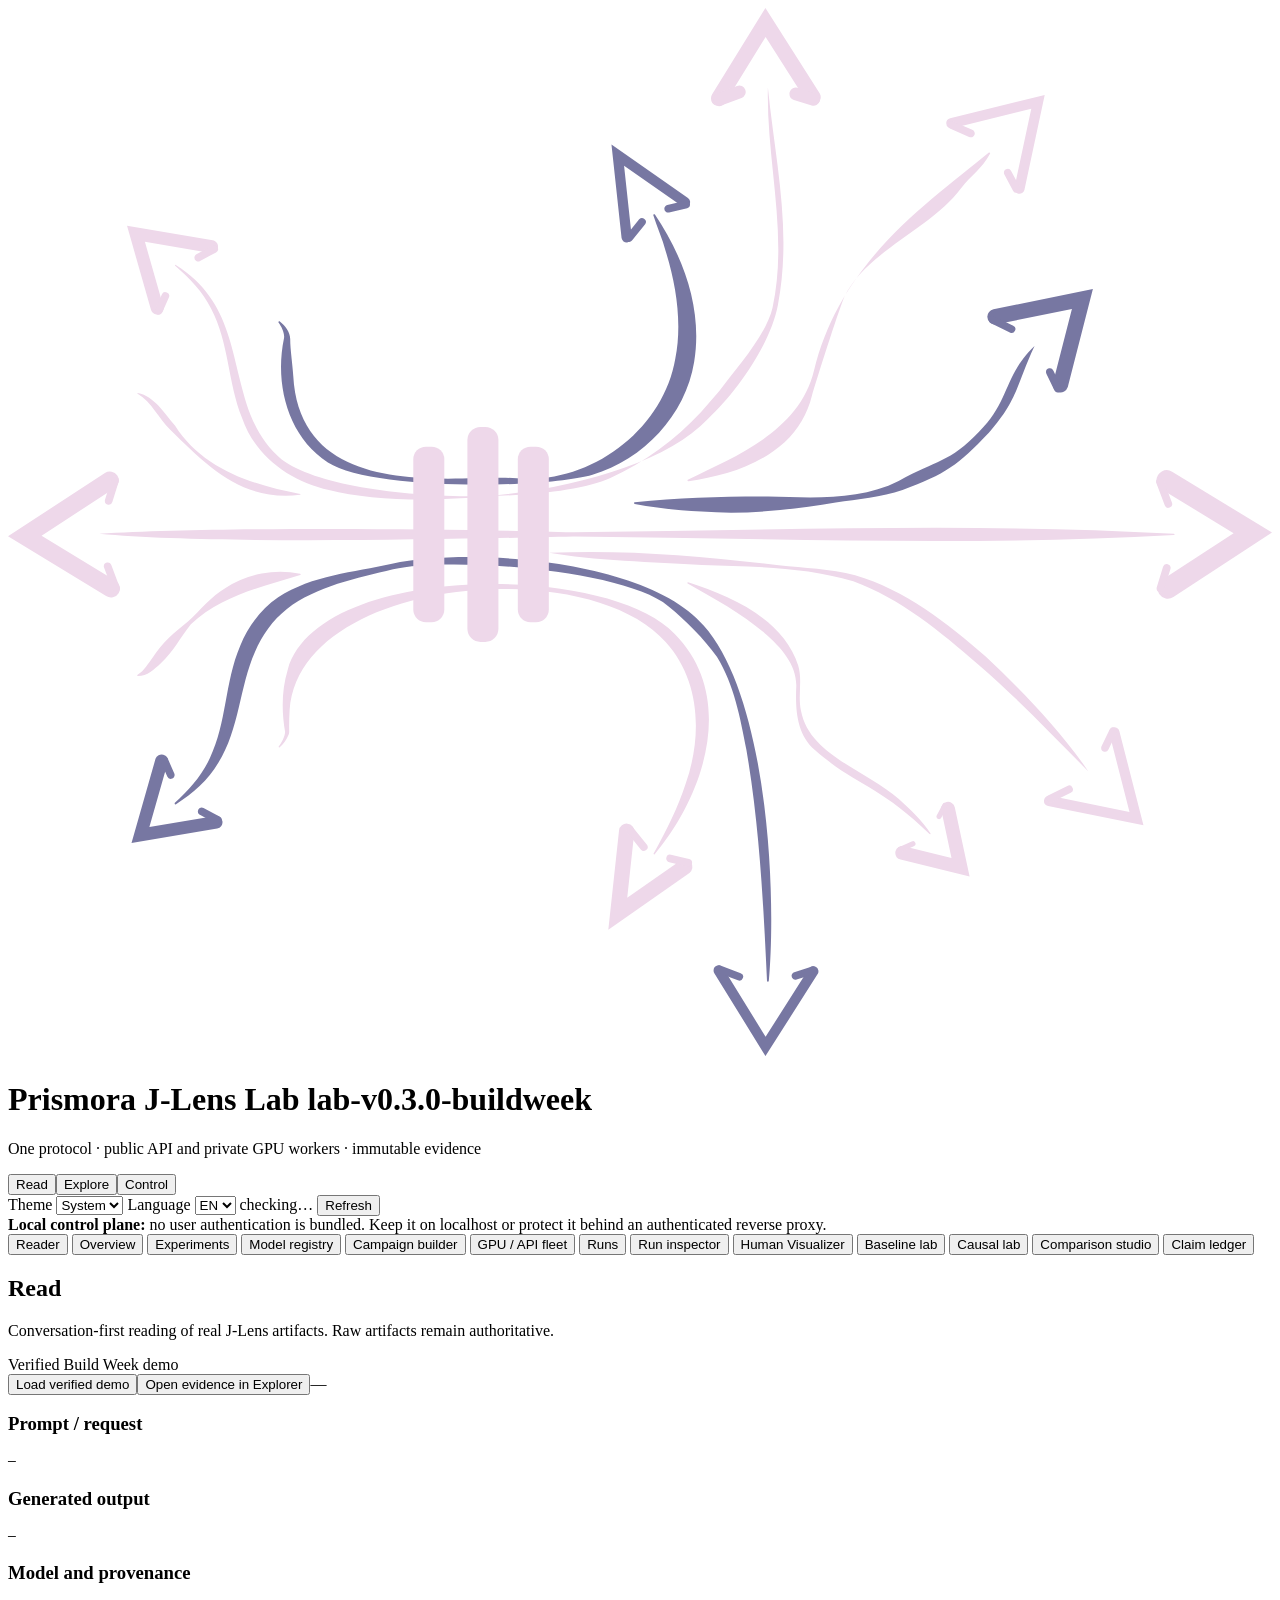
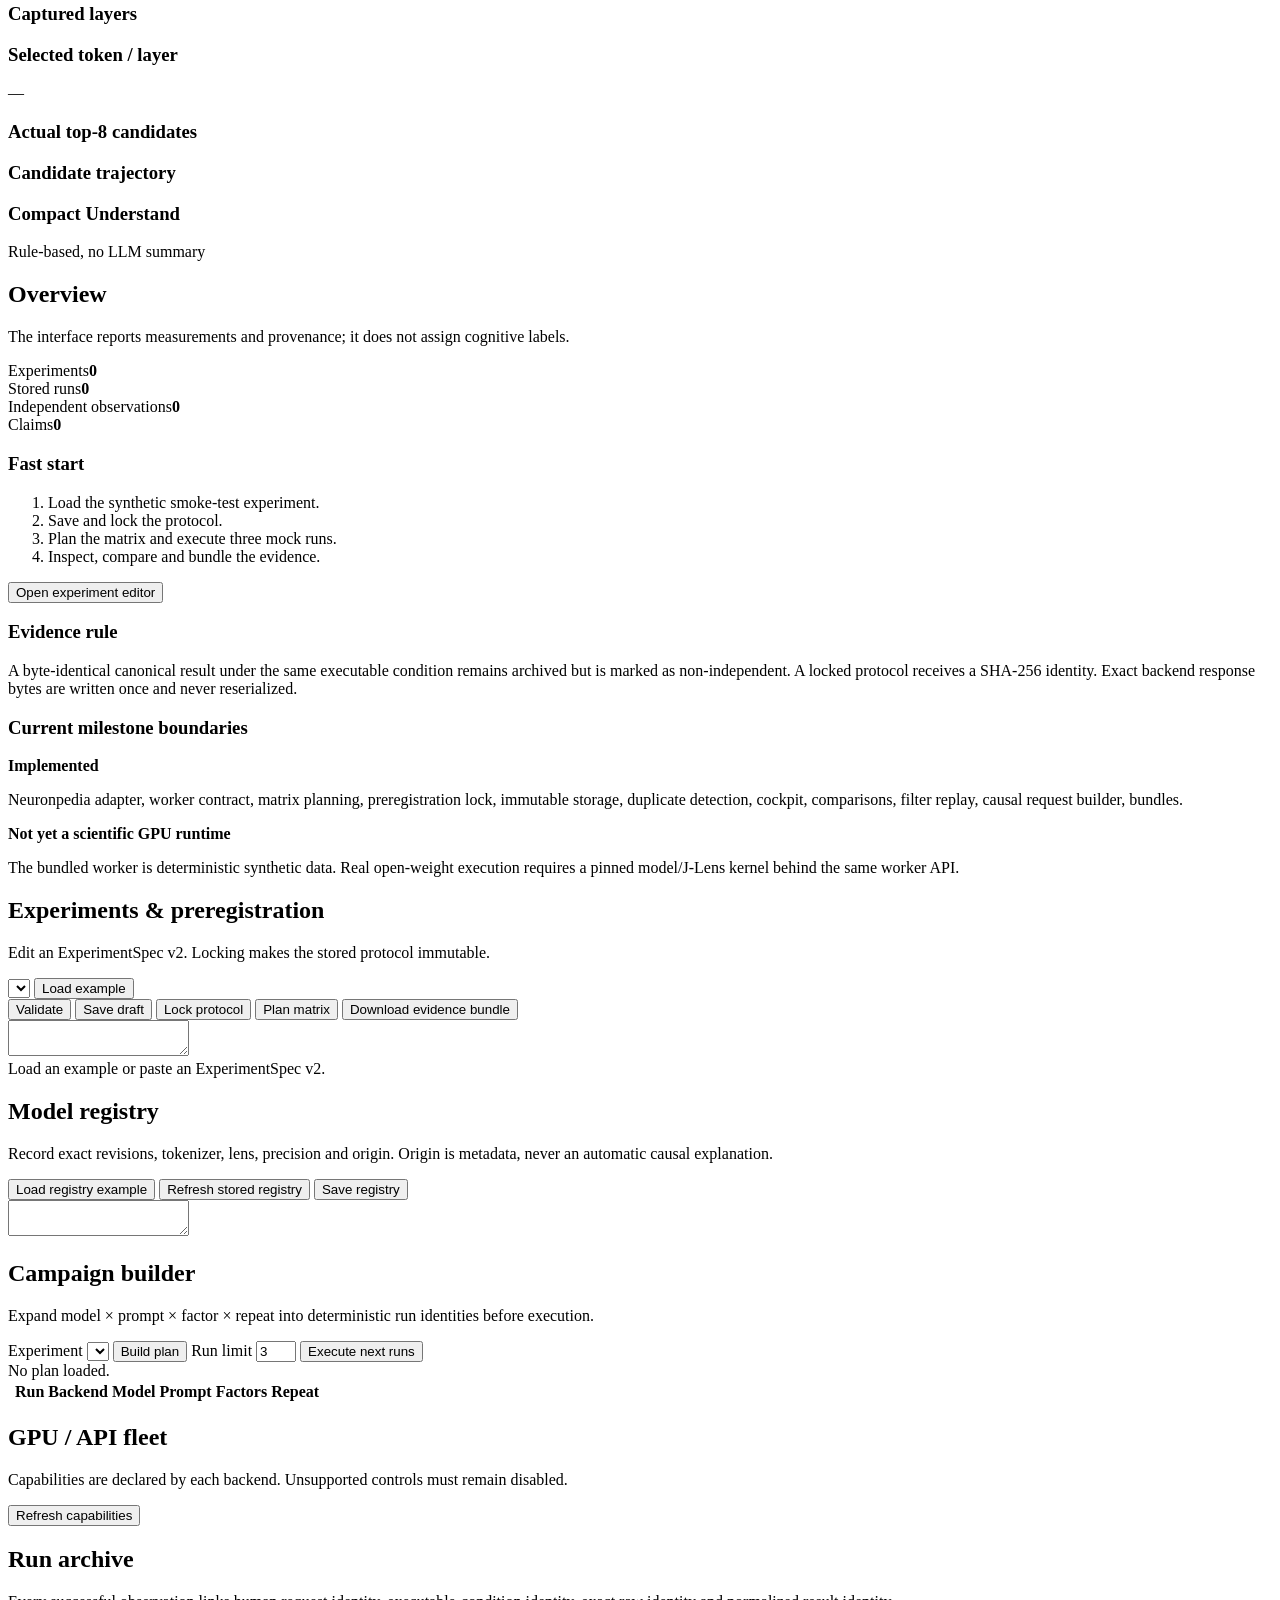
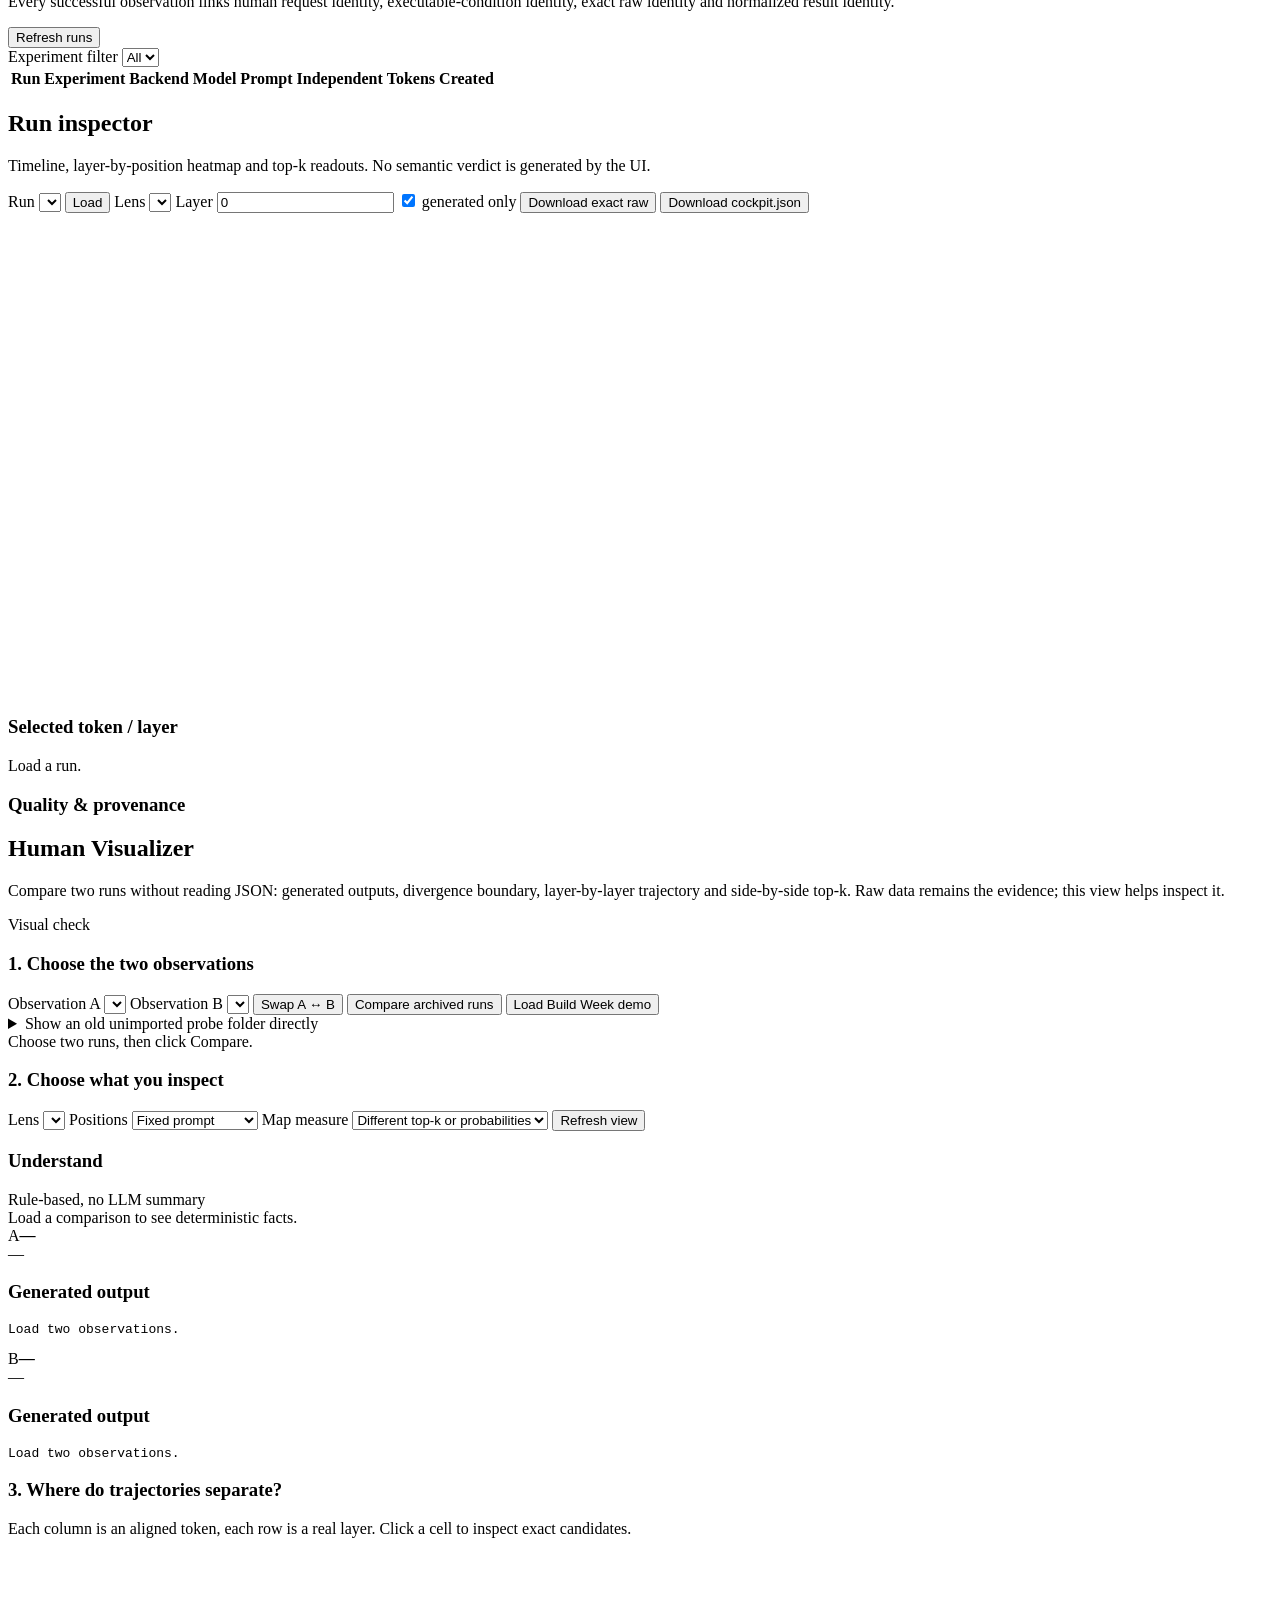
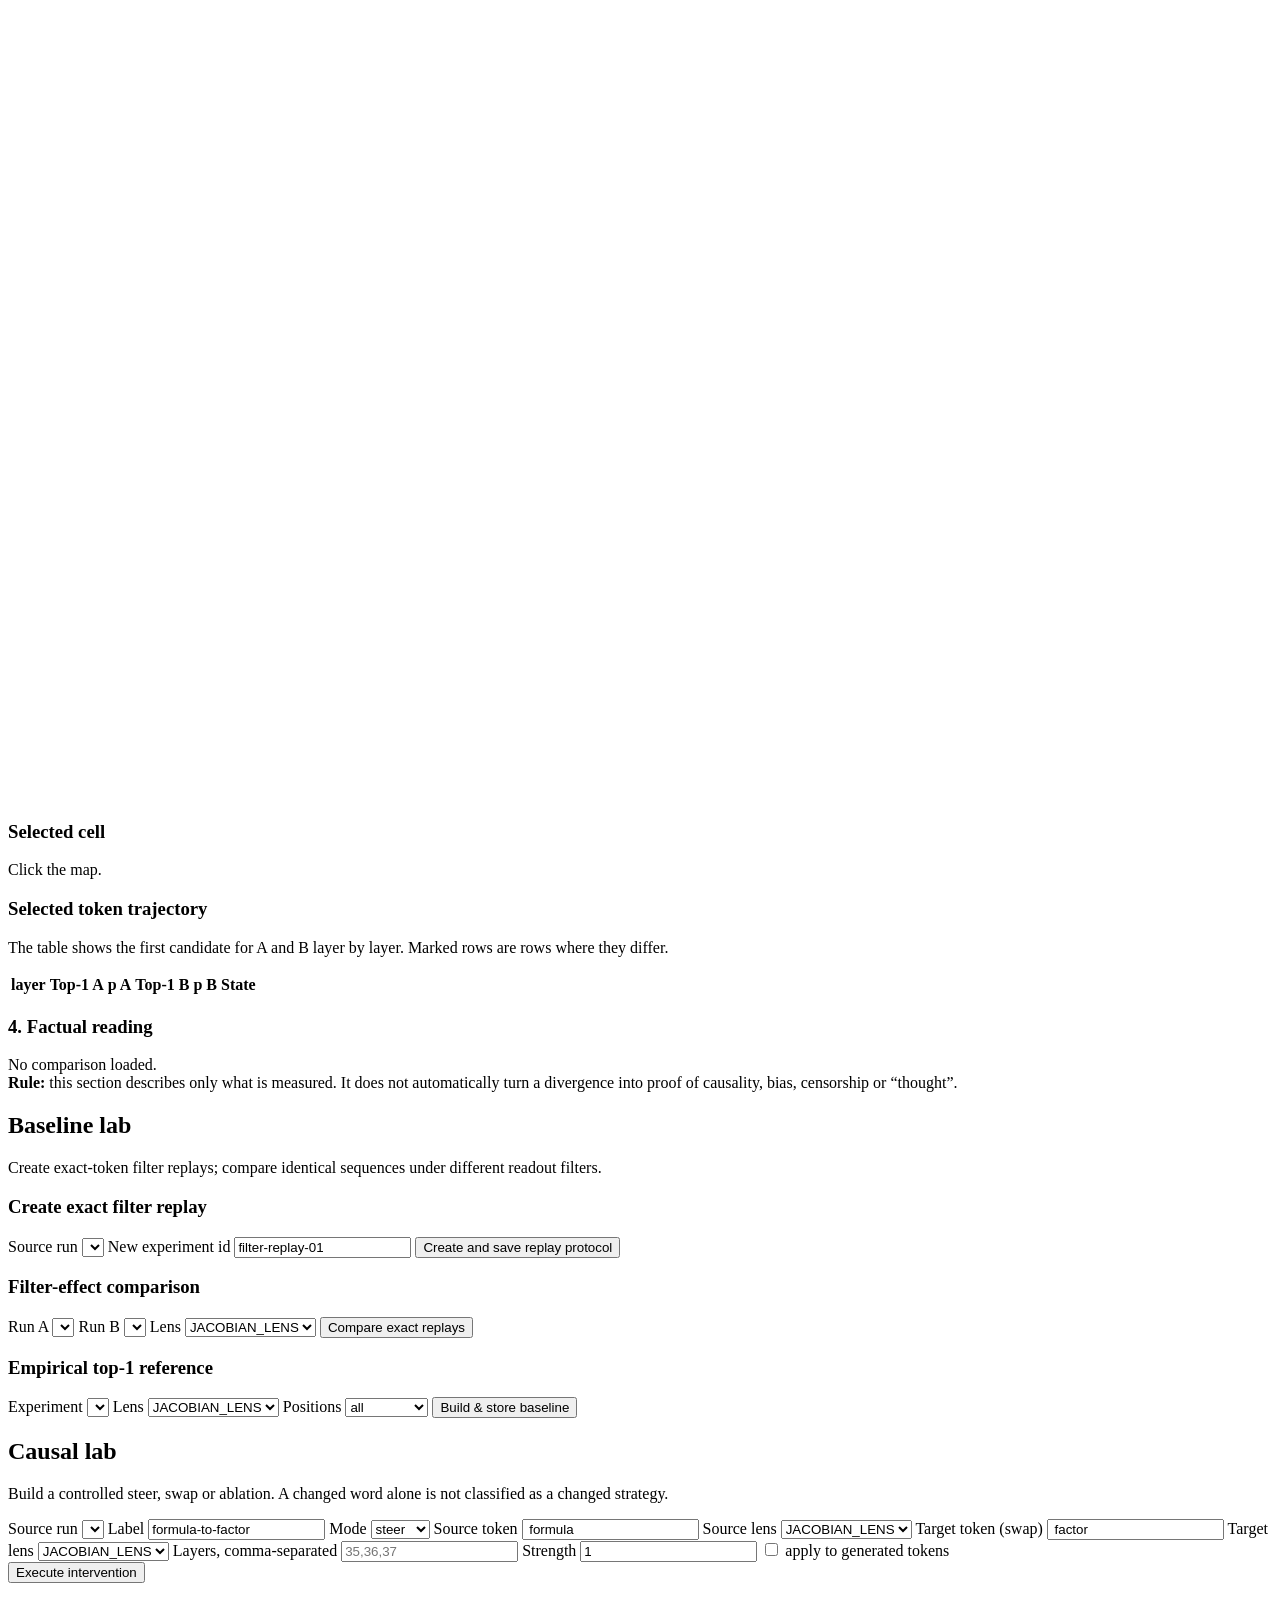
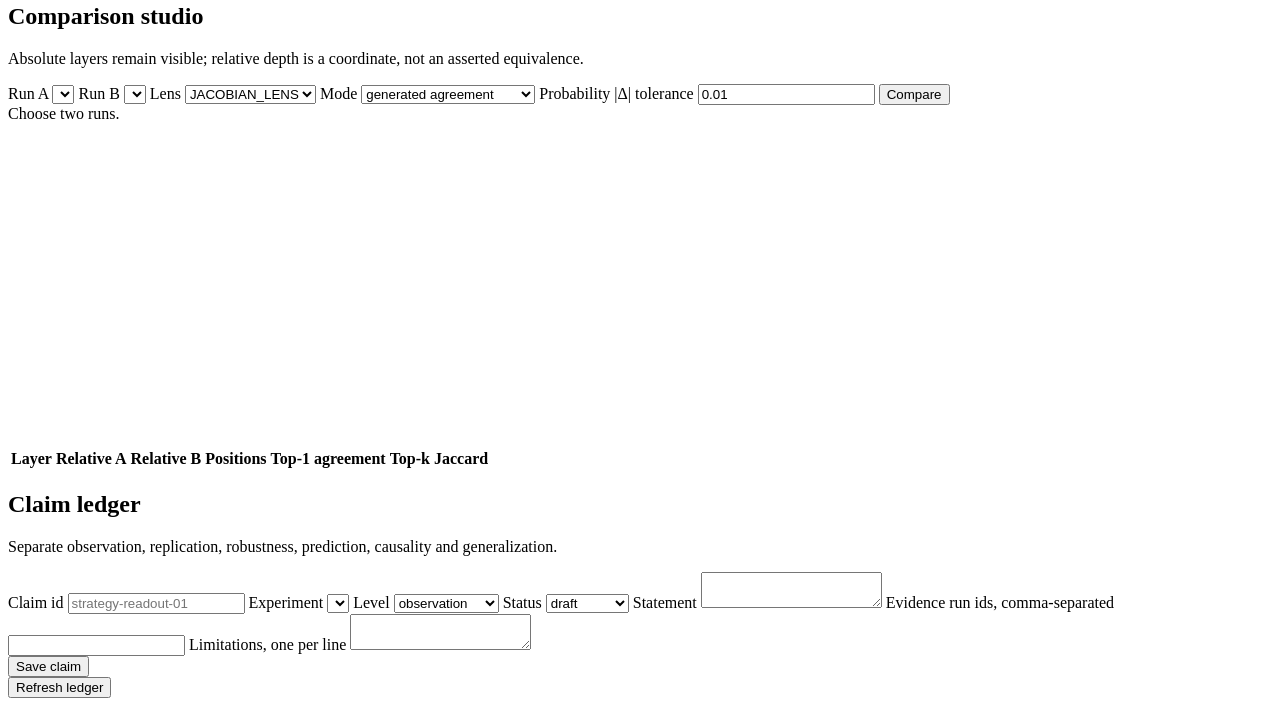
==== commit 650af705: "docs: use NicoMrx public project identity" ====
--- a/prismora_lab/assets/web/index.html
+++ b/prismora_lab/assets/web/index.html
@@ -7,12 +7,14 @@
   <link rel="stylesheet" href="/styles.css?v=0.2.1-visual" />
 </head>
 <body>
-  <header class="topbar">
-    <div>
+  <header class="topbar prismora-topbar">
+    <div class="brand-lockup"><div class="brand-mark" aria-hidden="true"><svg xmlns="http://www.w3.org/2000/svg" id="prismora-mark" role="img" aria-label="Prismora" viewBox="0 0 10673.6 8850.1"><defs><style>.st0{fill:var(--pz-mark-a,#eed8ea)}.st1{fill:var(--pz-mark-b,#7777a2)}</style></defs><path d="M770.6 4445.4h9075m-9075-5.4c1014.4-60.4 2989.1-44 4003.5-12.1 1690.7-15.7 3381.2-83.5 5071.5 12.1 6.5 0 6.7 10.8 0 10.8-1690.3 95.6-3380.7 27.8-5071.5 12.1-1003.2 21.6-3031.9 68-4003.5-22.9" class="st0"/><path d="M9698.7 3989.6a86.5 86.5 0 0 1 131.5-73.8l843.4 513.7-832.7 544a86.4 86.4 0 1 1-94.6-144.8l603.1-394-609.1-371.2a87 87 0 0 1-41.6-74" class="st0"/><path d="M9699.1 4900.7q0-4.8 1.5-9.6l53.1-171.8a32.4 32.4 0 1 1 62 19.1l-53.2 171.9a32.4 32.4 0 0 1-63.4-9.6m-4.5-900.5a32.4 32.4 0 0 1 62.8-11.5l71 188a32.4 32.4 0 1 1-60.7 23l-71-188a32 32 0 0 1-2.1-11.5m-8598.4-748.8c141.6 28.4 226.4 173.9 315 275.3 227.6 360.5 655.1 503.8 1056 577.4 3.5.4 3.5 6.3-.3 6.5-491 57.7-775.7-233.7-1096.8-549-99.2-95.1-155.7-233.6-275.2-303.9-3.4-1-2.5-6.6 1.3-6.3m320.7-1081.8c498.6 317 453.2 779.8 630.2 1264.4 58.3 144.2 141.2 278.2 261.4 376 479.2 367 2235.7 399 2778.3 158.5 290-130.4 547-324 764-554.8l155.7-179.3c140.2-187.5 397.7-474.4 449.5-702.2 134.1-625.4-53.2-1227.6-39.3-1861.7 64.2 637.4 204.2 1201.7 84.7 1837.9-60.7 326-344.1 732-591.8 961.6-582.8 622-2387.6 806-3200 600-322.7-68-625-287-733.1-608-120.7-302.4-109.5-634.8-261-923-71.7-144.7-183-257.7-304-362.7-4-3.3 1.2-10 5.4-6.7m4323.8 1813.2c417.8-202.5 942.3-412.2 1065.4-920.7 225.5-931.7 978.7-1431.1 1474.5-1840.5 5.9-5.4 16 2.4 11.8 9.5-69.7 129.3-156 177.8-244.4 291.4-250.6 341.5-805.7 534-987 920.3-56.1 135.7-231.3 692-273.2 832.8-35.5 146.7-115.7 288-229.8 390.7-229.5 209-531 288.1-811 330.2-7.8 2.4-14-9-6.3-13.7" class="st0"/><path d="M5936.3 763c0-11.5 3.1-23.3 9.7-34L6396 0l459 721a65 65 0 0 1-109.4 69.7l-348-546.4-341.2 553a64.9 64.9 0 0 1-120.1-34.2" class="st0"/><path d="M6598.6 724.6q0-8 2.5-16.1a54 54 0 0 1 67.7-35.5l150 47a54 54 0 1 1-32.2 103.2l-150-47a54 54 0 0 1-38-51.6m-642.9 46.9a54 54 0 0 1 35-50.6l165.5-62.6a54 54 0 0 1 38.3 101.2L6028.9 822a54 54 0 0 1-73.2-50.6m1967.1 201a43 43 0 0 1 33-42l798.5-195.6-171.4 802a43.3 43.3 0 0 1-84.6-18l142.6-667.1-664.5 162.8a43.3 43.3 0 0 1-53.6-42Z" class="st0"/><path d="M8409.8 1390.7a32.5 32.5 0 0 1 61-15.3l74.1 138.7a32.5 32.5 0 0 1-57.1 30.6l-74.1-138.7a32 32 0 0 1-3.9-15.3m-475.2-403.4q0-6.6 2.7-13.1a32.5 32.5 0 0 1 42.8-16.6l162 71.5a32.5 32.5 0 1 1-26.2 59.3l-162-71.4a33 33 0 0 1-19.3-29.7M1094.5 5631c56.7-37.4 89-95.9 130.4-150.9 74.6-119.5 185.3-213.2 294.8-300.2 106.1-94.2 194.7-212.7 320.6-284.5A851 851 0 0 1 2467 4778c5.4 1 5.9 9.4.3 10.8-327.1 100-668.5 177-923 415.7-88.4 108.7-148.3 234.9-256 330.4-52 48.3-114.4 107.4-191.6 106.6-5.5-.4-7.3-8.2-2.1-10.6m1192.8 603.2c25.5-31.9 49.3-78.5 52.8-119.5-30.6-174.3-30-354.2 22-526 253.7-910.8 2706.6-905.3 3266-304.5 527.2 532.5 255.2 1357.6-167.5 1862-3.8 5.3-12.3-.6-9-6 107.6-192.7 207.2-389 272.7-595.2 138.3-399.2 123-869.4-171.2-1192-671.6-757.3-3092.5-545-3175 574.7-3.6 60.5-5.1 122.1-3.6 183.3.6 11.4-2.9 19.9-5.3 26.8-17.5 40.5-39.9 77-75 104.8a5.4 5.4 0 0 1-6.9-8.4m2283.1-1633.5c648.6-28 1294.8 27 1938 105.3 216 23.9 432.3 29.4 645.2 83.3 422.3 124 777.3 402 1102.2 687.6 316.3 295.3 625.3 617 867.2 969.5-301.9-303.4-602.5-621.7-928-901.4-322.2-278.1-658.3-557.4-1057.4-703.7-408.2-123-852.3-123-1277.6-137.2-386.3-21.7-938.5-40.2-1289.6-103.4" class="st0"/><path d="m5069.3 7782.8 90.4-837.5a65 65 0 0 1 71.4-57.6 64 64 0 0 1 57.6 71.5l-59.7 553.9 450.8-314.8a65 65 0 0 1 74.4 106.4z" class="st0"/><path d="M5558.3 7182.2q0-3.7.9-7.4a32.5 32.5 0 0 1 39-24.2l153 35.7a33 33 0 0 1 24.3 39 32.5 32.5 0 0 1-39 24.2l-153.1-35.7c-15-3.5-25-16.9-25-31.6m-333.2-235.3a32.4 32.4 0 0 1 57.7-20.4l111 138a32.4 32.4 0 1 1-50.6 40.7l-111-138c-4.8-6-7.1-13.2-7.1-20.3m2267.5 187.9q0-6.9 1.6-13.9a58.3 58.3 0 0 1 70.5-42.7l402.4 98.6-86.3-403.9a58.3 58.3 0 0 1 114-24.4l125.2 585.7-583-142.8a58 58 0 0 1-44.4-56.6" class="st0"/><path d="M7839.8 6828.3q0-5.2 2.6-10.3l49.9-93.4a21.8 21.8 0 1 1 38.5 20.6l-50 93.4a21.8 21.8 0 0 1-41-10.3M7509 7106a22 22 0 0 1 13-20l109-48a21.9 21.9 0 1 1 17.7 39.9l-109 48.2a22 22 0 0 1-30.8-20m1239-410.6q0-4.2.9-8.6a43 43 0 0 1 51-33.8l670.5 136.1-169.2-660.8a43.2 43.2 0 1 1 83.8-21.5l203.4 794.5-805.7-163.5a43 43 0 0 1-34.7-42.4" class="st0"/><path d="M9231 6248.3q0-7.2 3.1-14l68.4-141.6a32.5 32.5 0 0 1 58.5 28.2l-68.4 141.6a32.5 32.5 0 0 1-61.7-14.2M8768.5 6676c0-12 6.7-23.4 18.1-29l159-78a32.4 32.4 0 1 1 28.6 58.2l-159 78a32.4 32.4 0 0 1-46.7-29.1ZM0 4461l818.3-534.7A75.6 75.6 0 1 1 901 4053l-617.4 403.5 623.8 380a75.7 75.7 0 1 1-78.7 129.3z" class="st0"/><path d="M817.7 4162q0-4.9 1.4-9.6l53.2-171.9a32.4 32.4 0 1 1 62 19.2L881 4171.5a32.4 32.4 0 0 1-63.4-9.6Zm-8.9 551.9a32.5 32.5 0 0 1 62.8-11.5l71 188a32.4 32.4 0 1 1-60.7 22.9l-71-188a33 33 0 0 1-2.1-11.4m196.3-2874.4 723.3 122.1c29.5 5 50 32.8 44.3 62.4a54 54 0 0 1-62.3 44.3l-554.4-93.6 155.8 546a54 54 0 1 1-104 29.6z" class="st0"/><path d="M1241 2557.1q0-6.6 2.8-13l55.2-125.5a32.5 32.5 0 0 1 42.8-16.6 33 33 0 0 1 16.7 42.7l-55.2 125.5a32.5 32.5 0 0 1-62.2-13M1574 2108c0-11.6 6.2-22.7 17-28.6l134.7-72.8a32.4 32.4 0 1 1 30.9 57l-134.7 73a32.4 32.4 0 0 1-47.9-28.6m4169 2742.1c369.6 117.1 807.5 316 929.7 702.6 38 127.1-4.9 256 24 383.1 69.9 371 551.4 503.4 825.8 743.8 97.4 87.4 195.4 180 267 290 3.1 4.3-3.6 10-7.7 6-436.2-425.1-616-400.5-968.2-709.6-150.2-131.9-164.5-324.2-158-518.7 14.4-191.7-122.5-344.4-263.4-466-191-167.2-422.5-292.2-653.3-422.6-5-2.5-1.3-10.7 4.2-8.6Z" class="st0"/><path d="M2295.6 2646.6c45 37.3 87.1 87.8 87.4 149.1 0 91.7 20.6 218 25.7 310.2 61 1103 1429.2 823.2 1886.9 865.8 613.3 57.2 1236.8-402.9 1339.5-1010.9 58.5-293.6 8.8-621-82-908.5-26-102.8-71.6-198.8-103.8-301.9-3.2-7.7 9.6-13.9 13.6-6.3 242.6 360.6 404.6 801 331.1 1245.7-72.3 447.6-430.3 826.5-858.3 951.8-415 117.3-1860.2 134.8-2234.5-103-342-223.7-450.5-665.7-371-1048 9-41.3-20.7-100.5-44.7-132.9-5.3-6.3 2.9-16.3 10.1-11Zm2997 1526.1c377-38.2 751.2-48.8 1128.4-47.4 364.9 10 766.7 37.9 1099.9-131 320.4-180.4 428.3-151.9 680.8-418 263.4-263.3 199.9-463.7 466.8-721.5-159.5 341.2-136.8 446-385.9 732.9-262.8 276.6-362.6 347.1-728.8 482.7-178.8 62.1-377.5 78-564.2 105.6-374 60.4-752.8 107-1132.4 76.4-189-10.9-378.3-29-565.2-64.7-8-1.3-8-14.4.6-15" class="st1"/><path d="m5095.9 1153 645.9 450.8a43.2 43.2 0 1 1-49.6 71l-489.9-342 64.9 601a43.3 43.3 0 0 1-86 9.3z" class="st1"/><path d="M5542.3 1695c0-14.7 10.1-28 25-31.6l153.2-35.6a32.5 32.5 0 0 1 14.8 63.2l-153.2 35.6a32.5 32.5 0 0 1-39.8-31.6m-330.7 247.7c0-7.1 2.3-14.3 7.1-20.3l111-138a32.5 32.5 0 0 1 50.5 40.7l-111 138a32.5 32.5 0 0 1-57.6-20.4m3058 664.5a65 65 0 0 1 52-63.5l839.6-170.4-212 828a65 65 0 0 1-125.7-32.2l160.6-627.5-636.7 129.2a65 65 0 0 1-77.8-63.6" class="st1"/><path d="M8765.1 3074.5a32.5 32.5 0 0 1 61.7-14.1l68.4 141.5a32.5 32.5 0 0 1-58.4 28.2l-68.4-141.5a33 33 0 0 1-3.3-14m-482.4-441.1q0-7.2 3.3-14.2a32.4 32.4 0 0 1 43.4-14.9l159 78a32.4 32.4 0 0 1-28.6 58.2l-159-78a32 32 0 0 1-18.1-29ZM1409.4 6712c120-111.9 227.2-228.3 295.5-378.4 143.4-294.6 123.8-639.4 256.2-947.3 63.8-160.7 174.8-310.8 320.5-410.5 292-190.4 632.4-209 961-283.7 695.2-140.6 2166.4-29 2631.5 522.8 532.7 595.8 620 2229 550.3 3001.5-.7 9-15.2 8.4-15.1-.6-30.6-652.8-63.8-1310.4-174.1-1952.7-52.2-271-103.4-550.2-249.1-785.8-116.6-159.4-258-302.4-410.4-426.5-376.9-311-1848.8-419-2324.5-311.3-302.5 74.7-647.6 142.8-896 335.3-120.4 95.1-209.2 221-270 364-130.8 293.6-131.7 655-309.1 935-84.2 145.4-217.6 260.5-357.2 350-6.8 5.1-16.4-5.7-9.5-11.8" class="st1"/><path d="M5958 8127.7a43.1 43.1 0 0 1 80-22.8l359.3 582.3 366.5-575.4a43.2 43.2 0 1 1 73 46.4l-440.6 691.9-431.9-699.8a43 43 0 0 1-6.4-22.6" class="st1"/><path d="M6616.7 8172.5c0-13.8 8.9-26.6 22.8-31l150-46.8a32.5 32.5 0 0 1 19.4 62l-150 46.8a32.5 32.5 0 0 1-42.2-31m-639.4-54.7q0-5.8 2.1-11.5a32.4 32.4 0 0 1 41.8-18.9l165.6 62.7a32.4 32.4 0 1 1-23 60.7l-165.5-62.7c-13-5-21-17.2-21-30.3M1043 7051.3l202.5-710.8a54.1 54.1 0 0 1 104 29.6l-155.6 546 554.4-93.5a54 54 0 0 1 18 106.6z" class="st1"/><path d="M1287 6351.4a32.5 32.5 0 0 1 62.1-13l55.2 125.4c7 16.3-.2 35.5-16.6 42.7a32.5 32.5 0 0 1-42.8-16.6l-55.2-125.5a33 33 0 0 1-2.8-13m316.3 432.6a32.4 32.4 0 0 1 47.9-28.5l134.6 72.8a32.4 32.4 0 0 1-30.8 57.1l-134.7-72.8c-10.8-5.9-17-17-17-28.6" class="st1"/><rect width="1482.5" height="261.9" x="3694.7" y="4314.5" class="st0" rx="107.1" ry="107.1" transform="rotate(90 4436 4445.4)"/><rect width="1815.6" height="261.9" x="3102.5" y="4314.5" class="st0" rx="111" ry="111" transform="rotate(90 4010.3 4445.4)"/><rect width="1482.5" height="261.9" x="2812.1" y="4314.5" class="st0" rx="107.1" ry="107.1" transform="rotate(90 3553.4 4445.4)"/></svg></div><div>
       <h1>Prismora J-Lens Lab <span class="version">lab-v0.3.0-buildweek</span></h1>
       <p>One protocol · public API and private GPU workers · immutable evidence</p>
-    </div>
+    </div></div>
     <div class="top-actions">
+      <div class="level-switch" role="group" aria-label="Interface level"><button type="button" class="level-btn" data-level="read" data-i18n="level.read">Read</button><button type="button" class="level-btn" data-level="explore" data-i18n="level.explore">Explore</button><button type="button" class="level-btn" data-level="control" data-i18n="level.control">Control</button></div>
+      <label class="theme-control"><span data-i18n="theme.label">Theme</span> <select id="globalThemeSelect" aria-label="Theme"><option value="system" data-i18n="theme.system">System</option><option value="dark" data-i18n="theme.dark">Dark</option><option value="light" data-i18n="theme.light">Light</option></select></label>
       <label class="locale-control"><span data-i18n="app.language">Language</span> <select id="globalLocaleSelect" aria-label="Language"><option value="en">EN</option><option value="fr">FR</option></select></label>
       <span id="healthBadge" class="badge muted">checking…</span>
       <button id="refreshAllBtn" class="secondary" data-i18n="app.refresh">Refresh</button>
@@ -25,6 +27,7 @@
 
   <div class="shell">
     <nav class="sidebar" aria-label="Laboratory sections">
+      <button class="nav-item reader-nav" data-panel="reader" data-levels="read explore">Reader</button>
       <button class="nav-item active" data-panel="dashboard">Overview</button>
       <button class="nav-item" data-panel="experiments">Experiments</button>
       <button class="nav-item" data-panel="registry">Model registry</button>
@@ -40,6 +43,16 @@
     </nav>
 
     <main class="content">
+      
+      <section id="panel-reader" class="panel-page">
+        <div class="page-heading"><div><h2 data-i18n="reader.title">Read</h2><p data-i18n="reader.description">Conversation-first reading of real J-Lens artifacts. Raw artifacts remain authoritative.</p></div><span class="badge ok" data-i18n="reader.demoBadge">Verified Build Week demo</span></div>
+        <div class="reader-grid">
+          <article class="card reader-card"><div class="toolbar-row wrap"><button id="readerLoadDemoBtn" class="primary" data-i18n="reader.loadDemo">Load verified demo</button><button data-jump="visualizer" class="secondary" data-i18n="reader.openExplorer">Open evidence in Explorer</button><span id="readerSourceBadge" class="badge muted">—</span></div><h3 data-i18n="reader.prompt">Prompt / request</h3><pre id="readerPrompt" class="reader-text">—</pre><h3 data-i18n="reader.output">Generated output</h3><pre id="readerOutput" class="reader-text generated-output">—</pre><div id="readerTokens" class="reader-token-list" aria-label="Generated tokens"></div></article>
+          <aside class="card reader-card"><h3 data-i18n="reader.model">Model and provenance</h3><div id="readerModelMeta" class="meta-grid compact"></div><h3 data-i18n="reader.layers">Captured layers</h3><div id="readerLayerRail" class="layer-rail"></div><h3 data-i18n="reader.selected">Selected token / layer</h3><div id="readerSelection" class="summary-box">—</div><h3 data-i18n="reader.top8">Actual top-8 candidates</h3><div id="readerTop8" class="top8-list"></div><h3 data-i18n="reader.trajectory">Candidate trajectory</h3><div id="readerTrajectory" class="trajectory-mini"></div></aside>
+        </div>
+        <div class="card"><div class="understand-heading"><h3 data-i18n="reader.understand">Compact Understand</h3><span class="badge" data-i18n="understand.badge">Rule-based, no LLM summary</span></div><div id="readerUnderstand" class="human-reading"></div></div>
+      </section>
+
       <section id="panel-dashboard" class="panel-page active">
         <div class="page-heading">
           <div><h2>Overview</h2><p>The interface reports measurements and provenance; it does not assign cognitive labels.</p></div>
@@ -228,7 +241,7 @@
         </div>
 
         <div class="card understand-card">
-          <div class="understand-heading"><h3>Understand</h3><span id="understandRuleBadge" class="badge ok">Rule-based, no LLM summary</span></div>
+          <div class="understand-heading"><h3 data-i18n="understand.title">Understand</h3><span id="understandRuleBadge" class="badge ok">Rule-based, no LLM summary</span></div>
           <div id="coverageCards" class="coverage-grid"></div>
           <div id="understandError" class="understand-error" hidden></div>
           <div id="understandSentences" class="understand-sentences">Load a comparison to see deterministic facts.</div>
@@ -241,13 +254,13 @@
             <header><span class="run-letter">A</span><strong id="visualLabelA">—</strong></header>
             <div id="visualInterventionA" class="intervention-line">—</div>
             <h3 data-i18n="visual.output">Generated output</h3>
-            <pre id="visualCompletionA" class="completion-view" data-i18n="visual.outputEmpty">Load two observations.</pre>
+            <pre id="visualCompletionA" class="completion-view">Load two observations.</pre>
           </article>
           <article class="card human-run-card run-b">
             <header><span class="run-letter">B</span><strong id="visualLabelB">—</strong></header>
             <div id="visualInterventionB" class="intervention-line">—</div>
             <h3 data-i18n="visual.output">Generated output</h3>
-            <pre id="visualCompletionB" class="completion-view" data-i18n="visual.outputEmpty">Load two observations.</pre>
+            <pre id="visualCompletionB" class="completion-view">Load two observations.</pre>
           </article>
         </div>
 
@@ -264,7 +277,7 @@
         <div class="grid two human-detail-grid">
           <article class="card">
             <h3 data-i18n="visual.selectedCell">Selected cell</h3>
-            <div id="visualCellSummary" class="summary-box" data-i18n="visual.clickMap">Click the map.</div>
+            <div id="visualCellSummary" class="summary-box">Click the map.</div>
             <div id="visualTopKSideBySide" class="visual-topk"></div>
           </article>
           <article class="card">
@@ -281,7 +294,7 @@
 
         <div class="card human-conclusion-card">
           <h3 data-i18n="visual.factual">4. Factual reading</h3>
-          <div id="visualHumanReading" class="human-reading" data-i18n="visual.noComparison">No comparison loaded.</div>
+          <div id="visualHumanReading" class="human-reading">No comparison loaded.</div>
           <div class="control-rule"><strong data-i18n="visual.ruleLead">Rule:</strong> <span data-i18n="visual.ruleText">this section describes only what is measured. It does not automatically turn a divergence into proof of causality, bias, censorship or “thought”.</span></div>
         </div>
       </section>
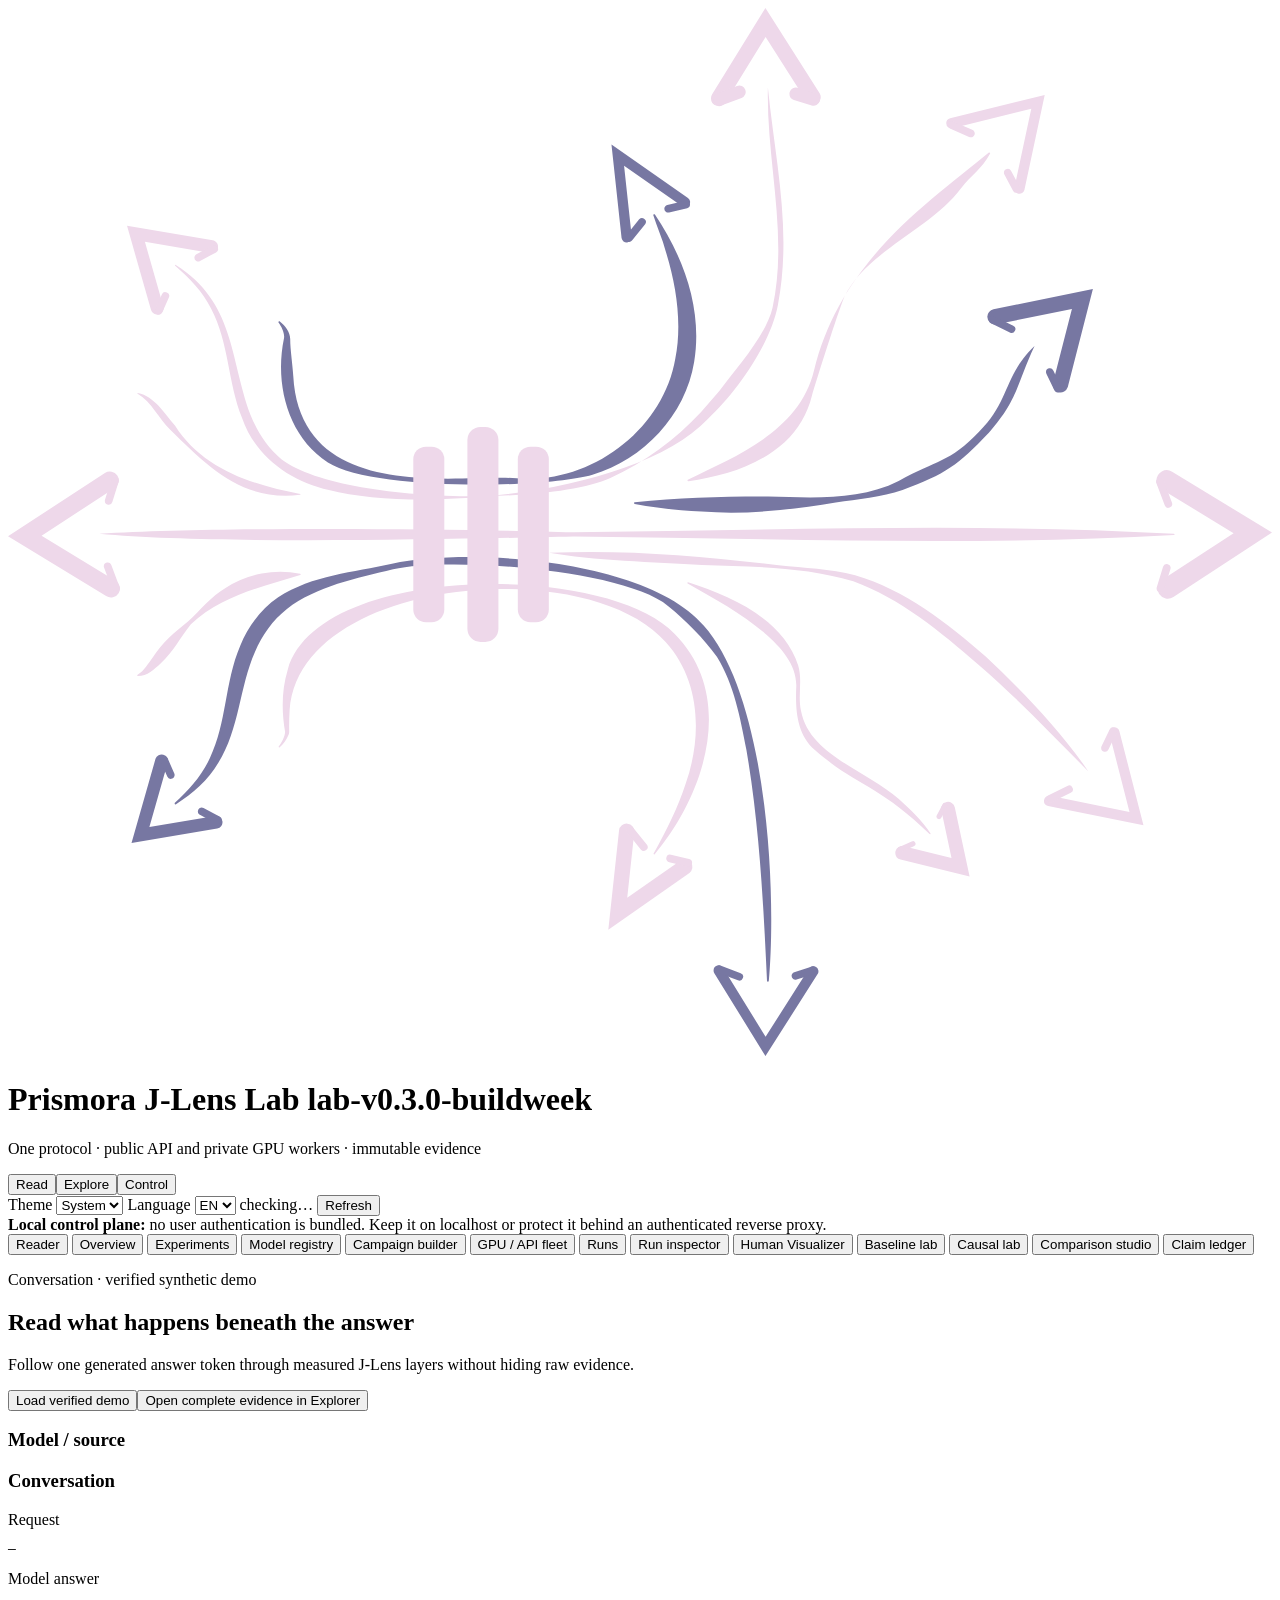
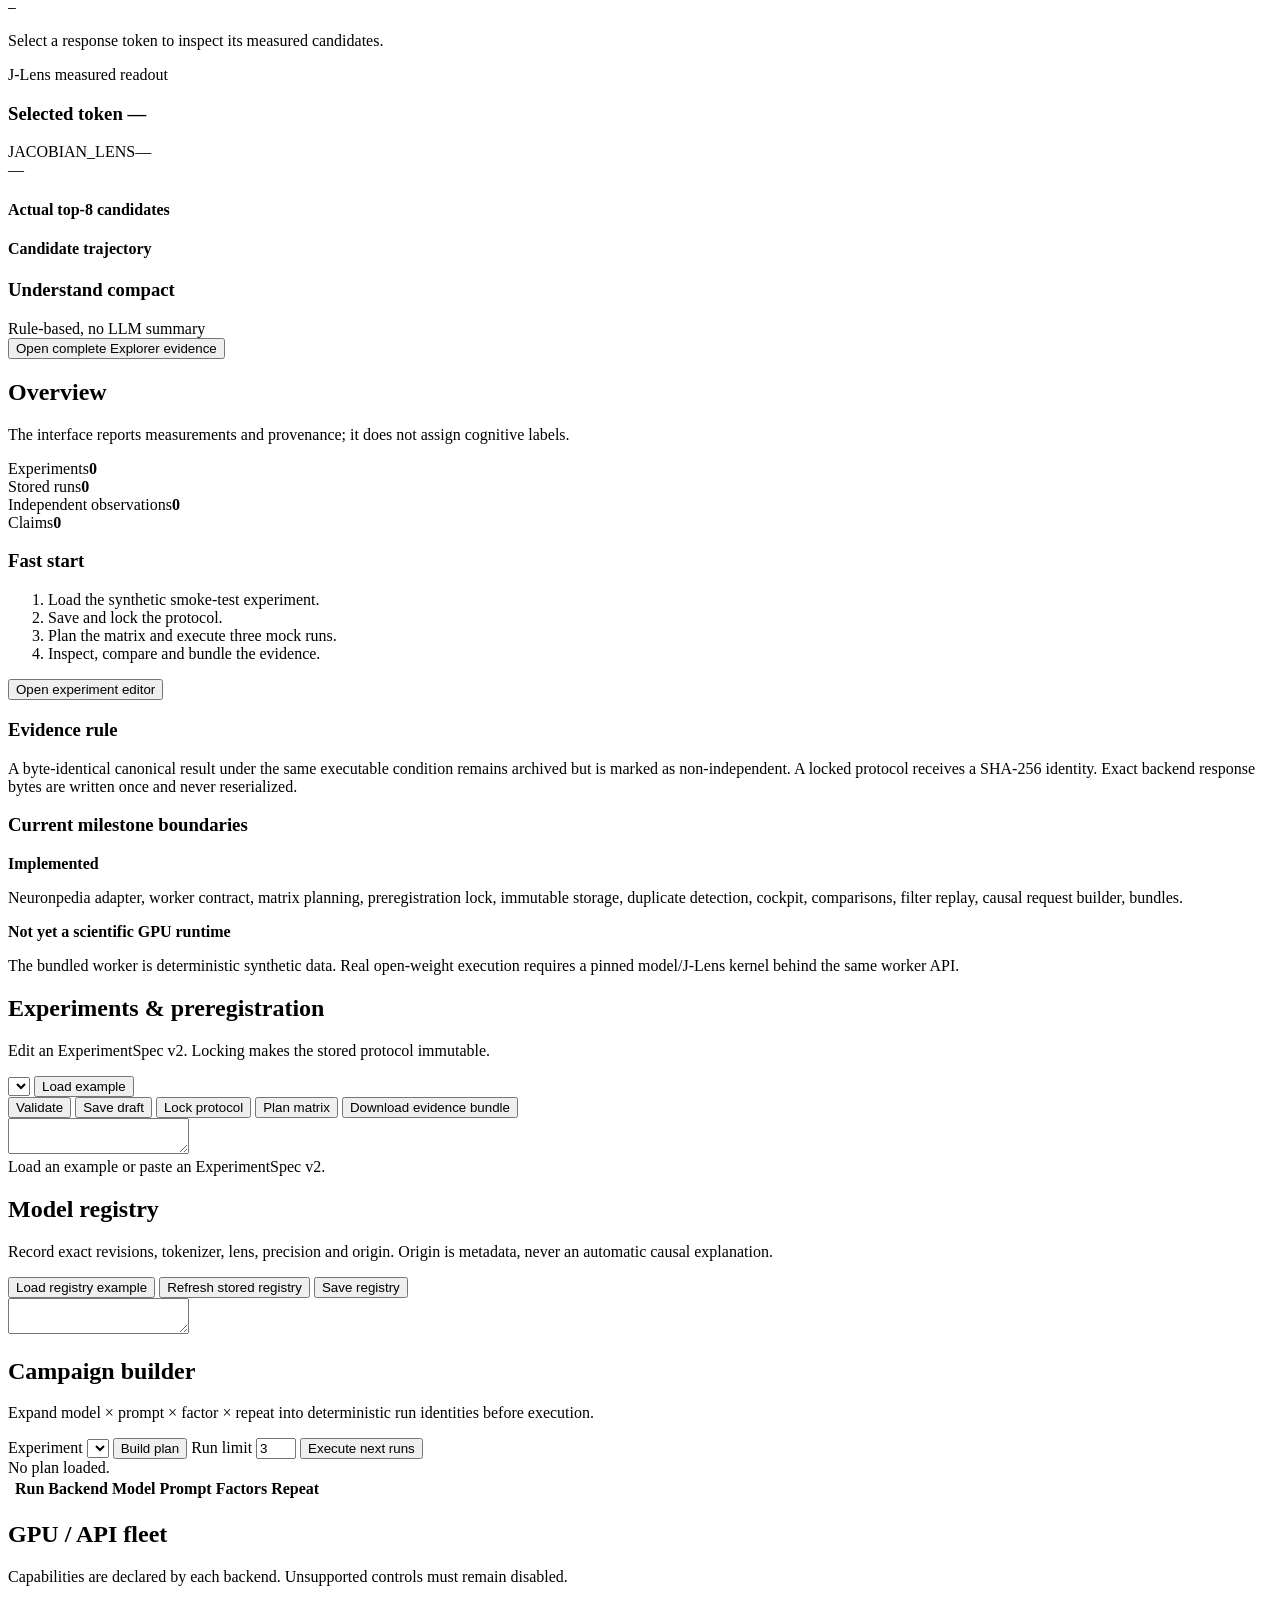
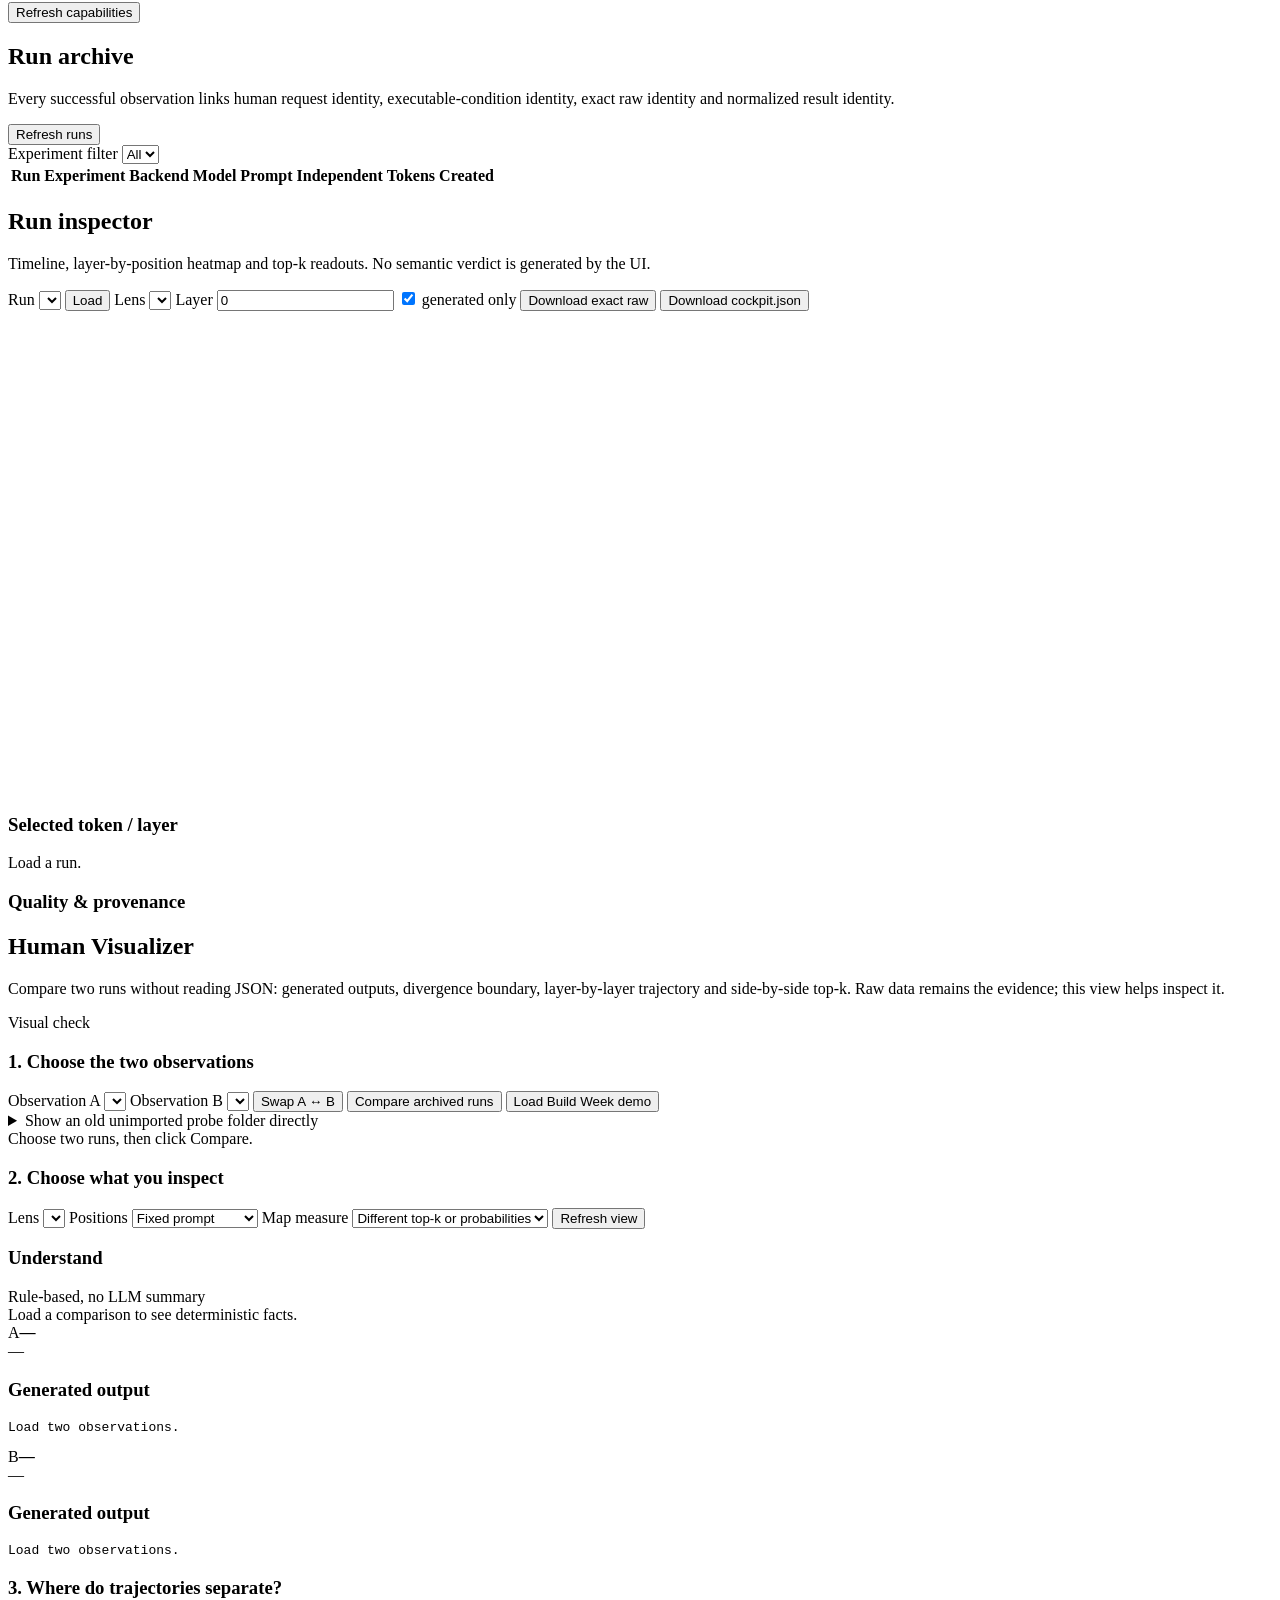
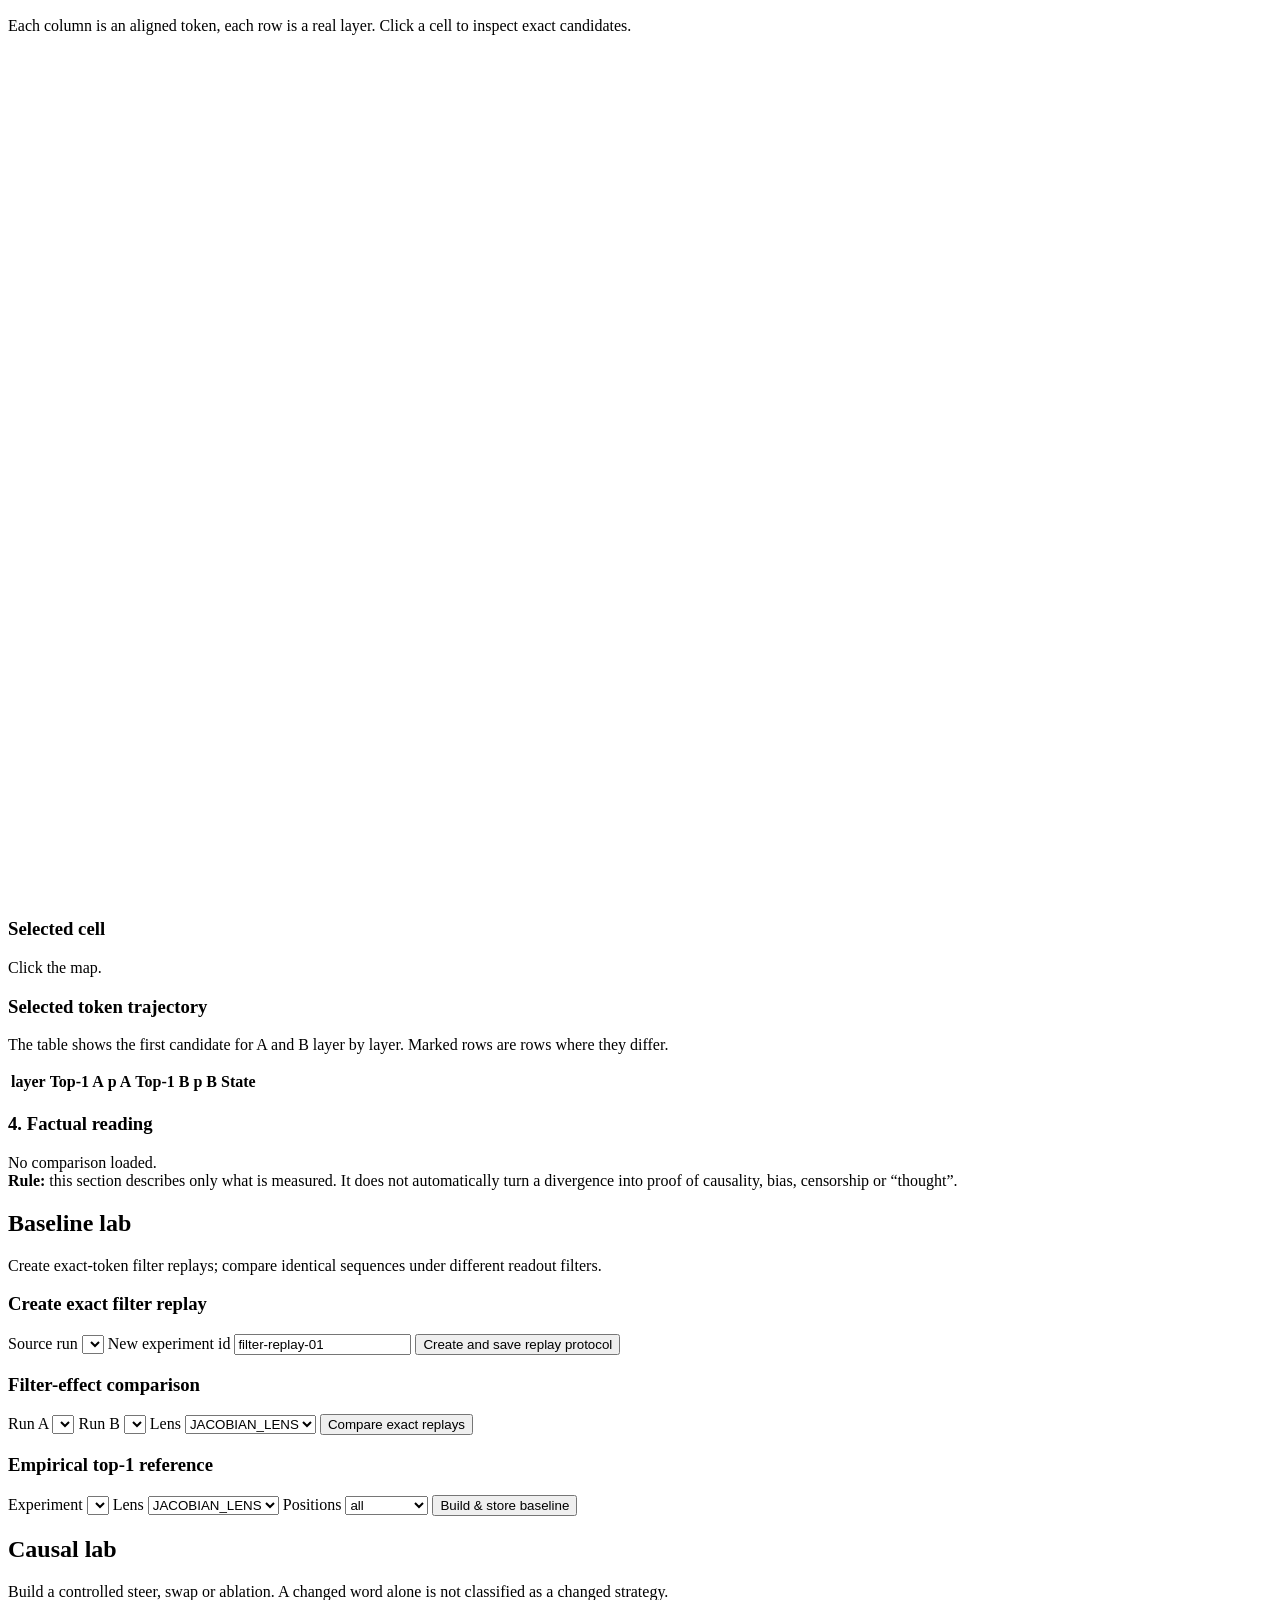
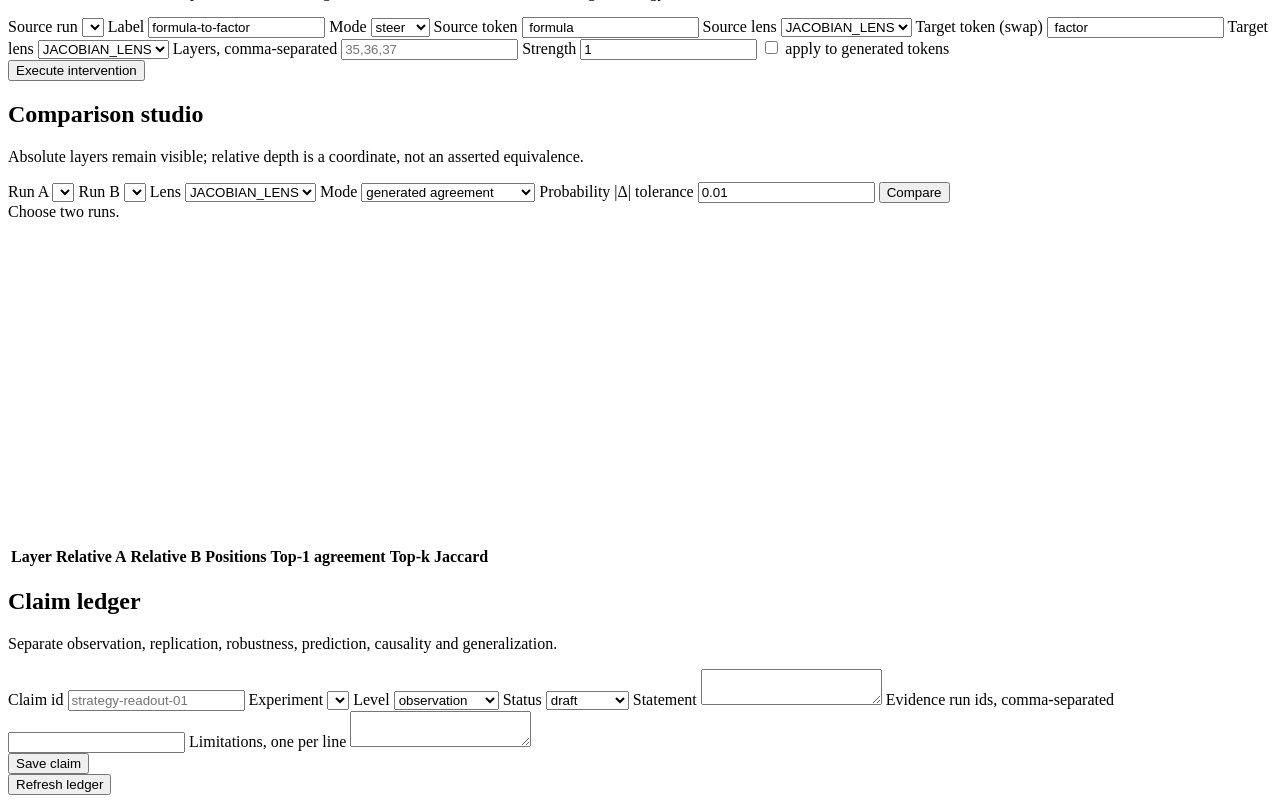
==== commit 562956ce: "fix: rebuild Reader from approved progressive prototype" ====
--- a/prismora_lab/assets/web/index.html
+++ b/prismora_lab/assets/web/index.html
@@ -44,13 +44,29 @@
 
     <main class="content">
       
-      <section id="panel-reader" class="panel-page">
-        <div class="page-heading"><div><h2 data-i18n="reader.title">Read</h2><p data-i18n="reader.description">Conversation-first reading of real J-Lens artifacts. Raw artifacts remain authoritative.</p></div><span class="badge ok" data-i18n="reader.demoBadge">Verified Build Week demo</span></div>
-        <div class="reader-grid">
-          <article class="card reader-card"><div class="toolbar-row wrap"><button id="readerLoadDemoBtn" class="primary" data-i18n="reader.loadDemo">Load verified demo</button><button data-jump="visualizer" class="secondary" data-i18n="reader.openExplorer">Open evidence in Explorer</button><span id="readerSourceBadge" class="badge muted">—</span></div><h3 data-i18n="reader.prompt">Prompt / request</h3><pre id="readerPrompt" class="reader-text">—</pre><h3 data-i18n="reader.output">Generated output</h3><pre id="readerOutput" class="reader-text generated-output">—</pre><div id="readerTokens" class="reader-token-list" aria-label="Generated tokens"></div></article>
-          <aside class="card reader-card"><h3 data-i18n="reader.model">Model and provenance</h3><div id="readerModelMeta" class="meta-grid compact"></div><h3 data-i18n="reader.layers">Captured layers</h3><div id="readerLayerRail" class="layer-rail"></div><h3 data-i18n="reader.selected">Selected token / layer</h3><div id="readerSelection" class="summary-box">—</div><h3 data-i18n="reader.top8">Actual top-8 candidates</h3><div id="readerTop8" class="top8-list"></div><h3 data-i18n="reader.trajectory">Candidate trajectory</h3><div id="readerTrajectory" class="trajectory-mini"></div></aside>
-        </div>
-        <div class="card"><div class="understand-heading"><h3 data-i18n="reader.understand">Compact Understand</h3><span class="badge" data-i18n="understand.badge">Rule-based, no LLM summary</span></div><div id="readerUnderstand" class="human-reading"></div></div>
+      <section id="panel-reader" class="panel-page reader-page">
+        <div class="reader-hero">
+          <div class="reader-hero-copy">
+            <p class="eyebrow" data-i18n="reader.eyebrow">Conversation · verified synthetic demo</p>
+            <h2 data-i18n="reader.heroTitle">Read what happens beneath the answer</h2>
+            <p data-i18n="reader.heroSubtitle">Follow one generated answer token through measured J-Lens layers without hiding raw evidence.</p>
+            <div class="toolbar-row wrap"><button id="readerLoadDemoBtn" class="primary" data-i18n="reader.loadDemo">Load verified demo</button><button data-jump="visualizer" class="secondary" data-i18n="reader.openExplorer">Open complete evidence in Explorer</button></div>
+          </div>
+          <div class="reader-hero-mark" aria-hidden="true"></div>
+          <aside class="reader-provenance" aria-live="polite"><h3 data-i18n="reader.modelSource">Model / source</h3><div id="readerModelMeta"></div></aside>
+        </div>
+        <article class="reader-conversation" aria-labelledby="readerConversationTitle">
+          <h3 id="readerConversationTitle" data-i18n="reader.conversation">Conversation</h3>
+          <div class="message user-message"><span class="message-role" data-i18n="reader.user">Request</span><pre id="readerPrompt" class="message-text">—</pre></div>
+          <div class="message model-message"><span class="message-role" data-i18n="reader.modelAnswer">Model answer</span><pre id="readerOutput" class="message-text generated-output">—</pre><div id="readerTokens" class="reader-token-list" aria-label="Generated tokens"></div><p class="reader-help" data-i18n="reader.tokenHelp">Select a response token to inspect its measured candidates.</p></div>
+        </article>
+        <article class="reader-jlens-card" aria-labelledby="readerLensTitle">
+          <div class="reader-card-head"><div><p class="eyebrow" data-i18n="reader.jlensEyebrow">J-Lens measured readout</p><h3 id="readerLensTitle"><span data-i18n="reader.selectedToken">Selected token</span> <span id="readerSelectedTokenTitle" class="mono">—</span></h3></div><div class="reader-badges"><span id="readerLensBadge" class="badge">JACOBIAN_LENS</span><span id="readerLayerCount" class="badge muted">—</span></div></div>
+          <div id="readerLayerRail" class="layer-rail" aria-label="Measured layers"></div>
+          <div id="readerSelection" class="summary-box">—</div>
+          <div class="reader-measure-grid"><section><h4 data-i18n="reader.top8">Actual top-8 candidates</h4><div id="readerTop8" class="top8-list"></div></section><section><h4 data-i18n="reader.trajectory">Candidate trajectory</h4><div id="readerTrajectory" class="trajectory-mini"></div></section></div>
+        </article>
+        <article class="reader-understand card"><div class="understand-heading"><h3 data-i18n="reader.understand">Understand compact</h3><span class="badge" data-i18n="understand.badge">Rule-based, no LLM summary</span></div><div id="readerUnderstand" class="human-reading"></div><button data-jump="visualizer" class="secondary reader-evidence-link" data-i18n="reader.completeEvidence">Open complete Explorer evidence</button></article>
       </section>
 
       <section id="panel-dashboard" class="panel-page active">
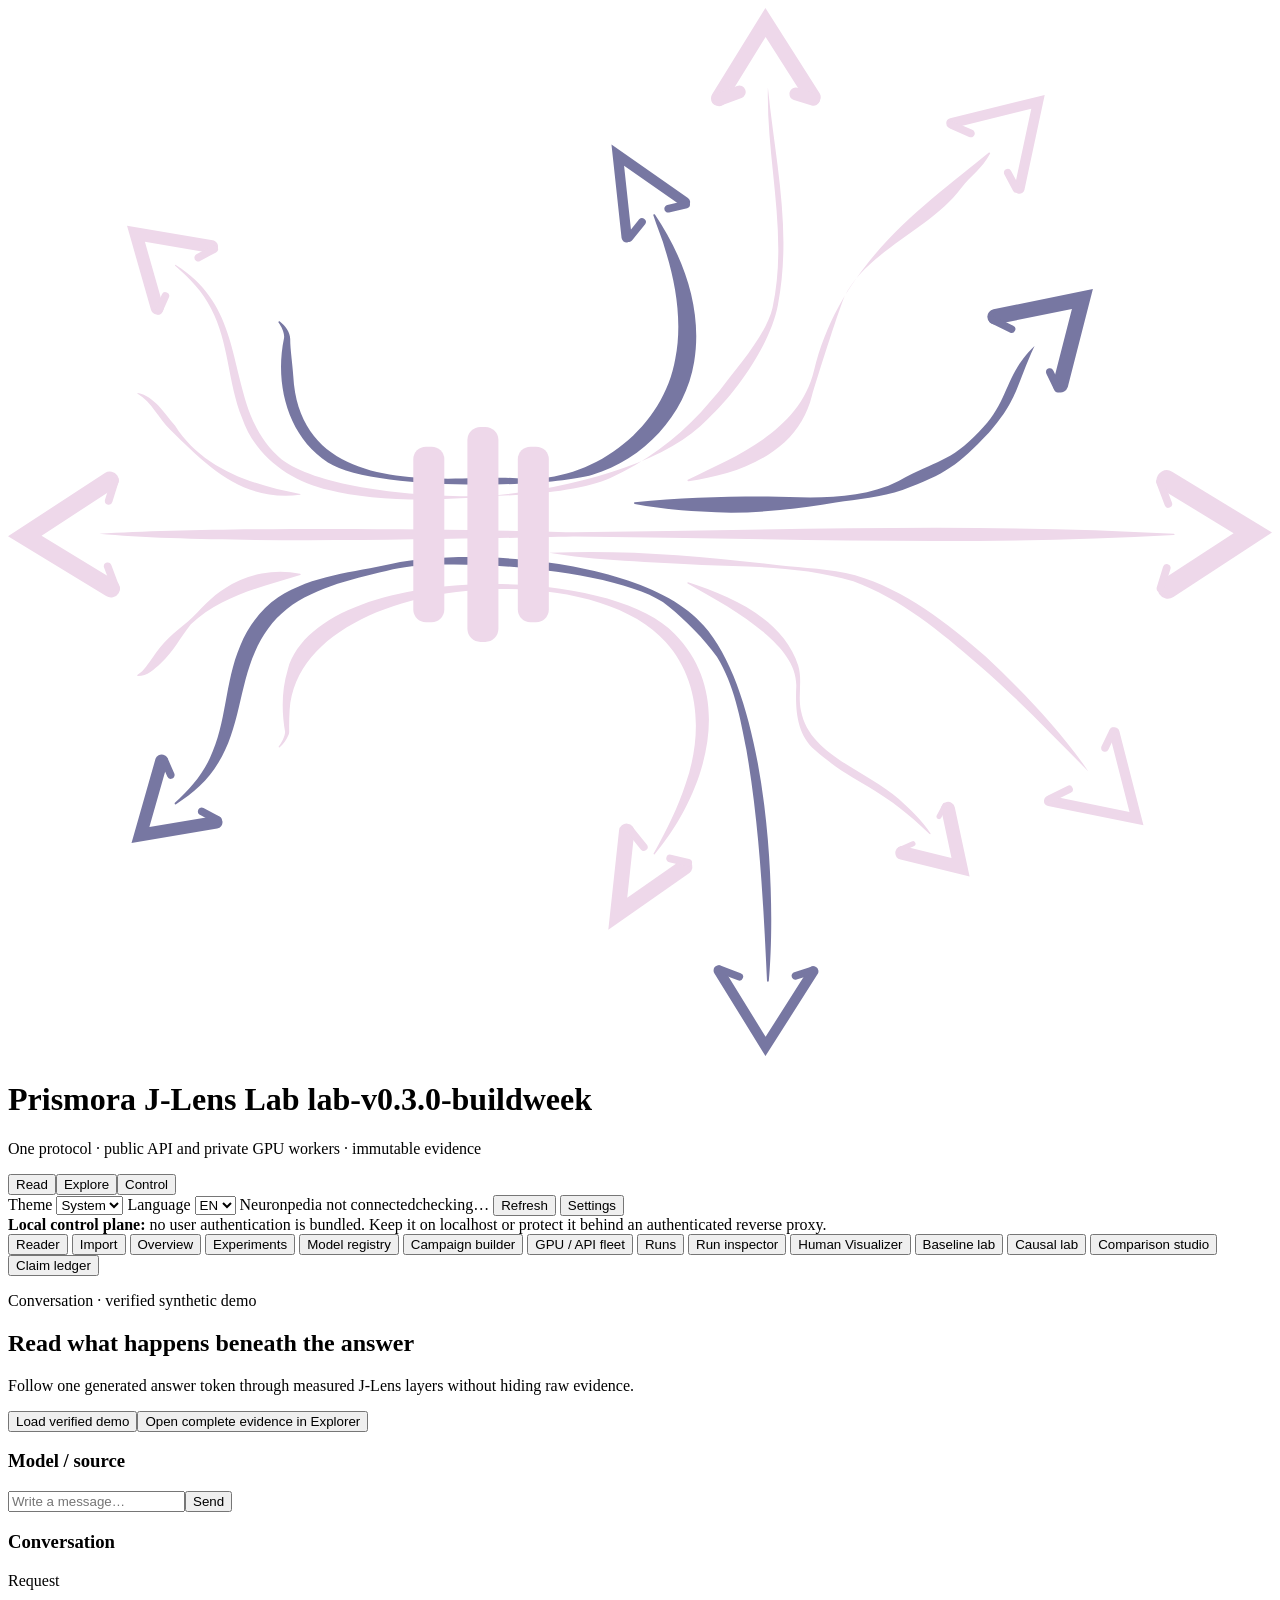
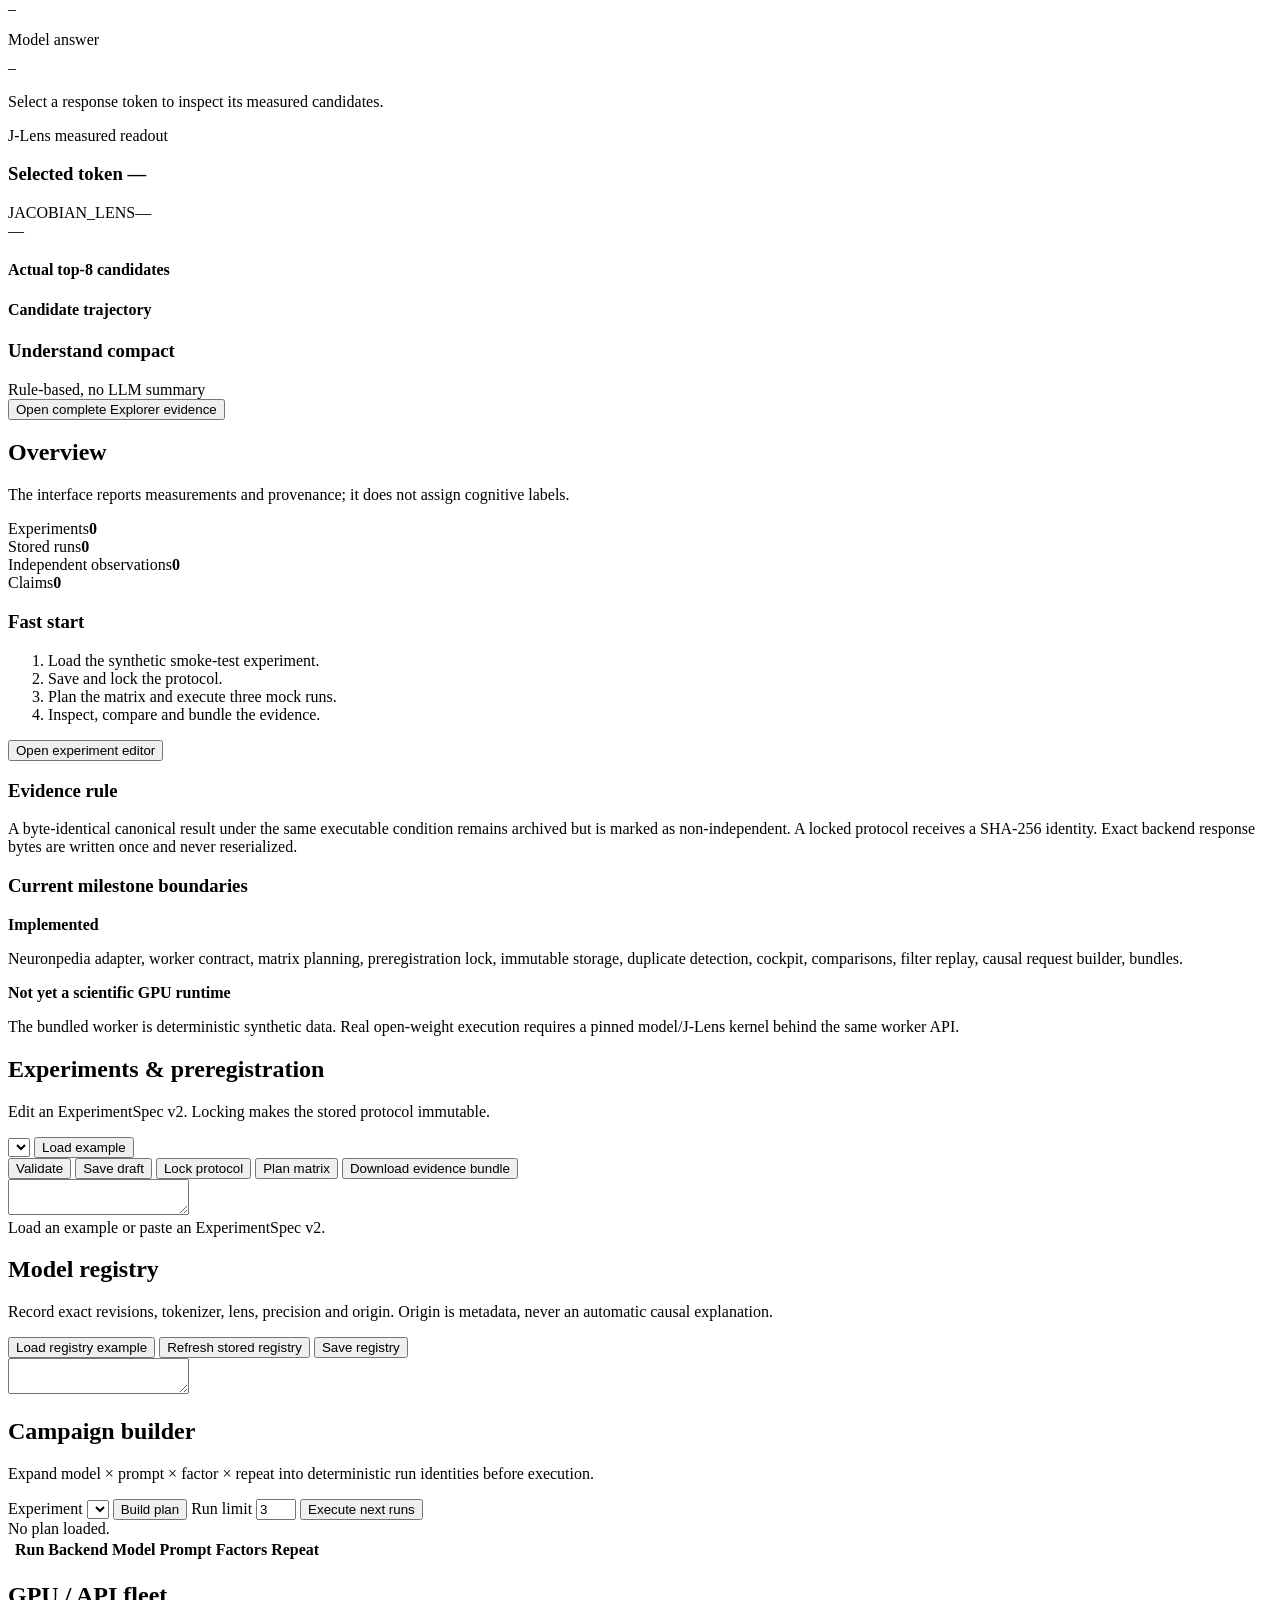
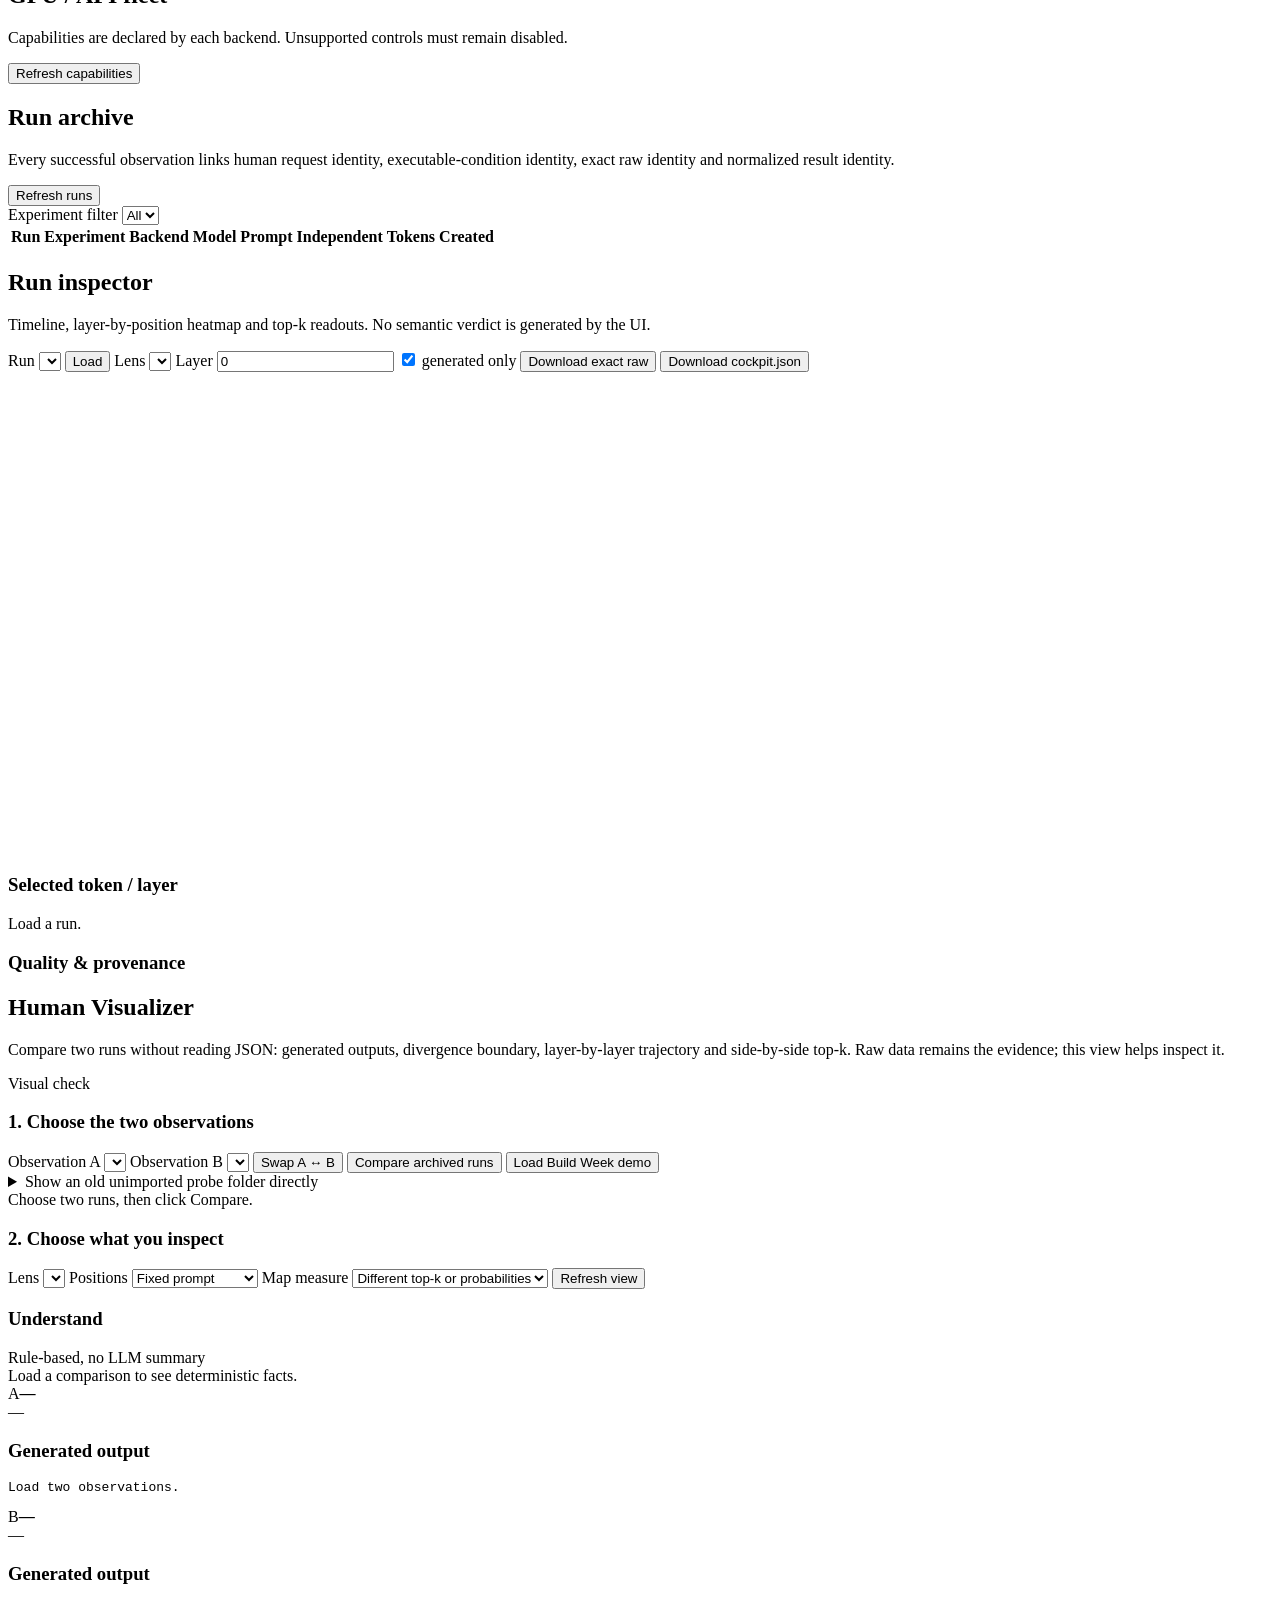
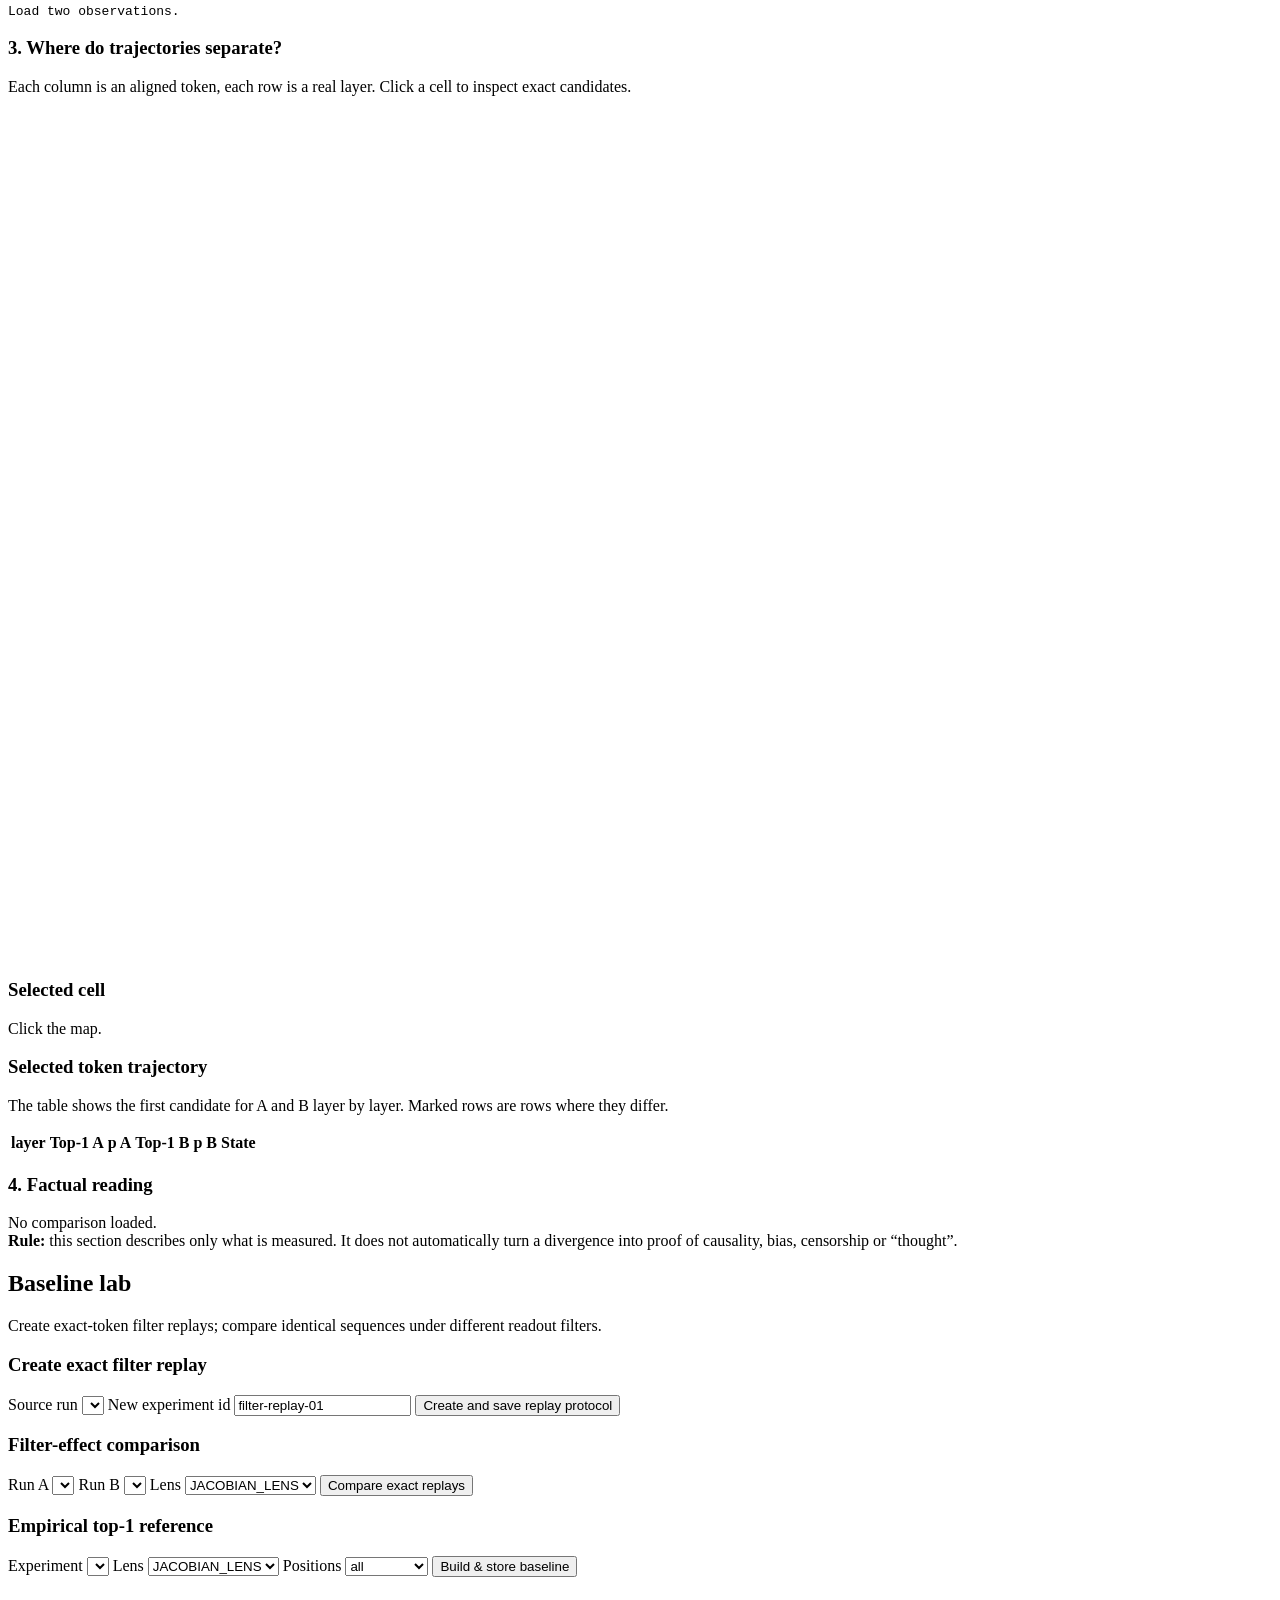
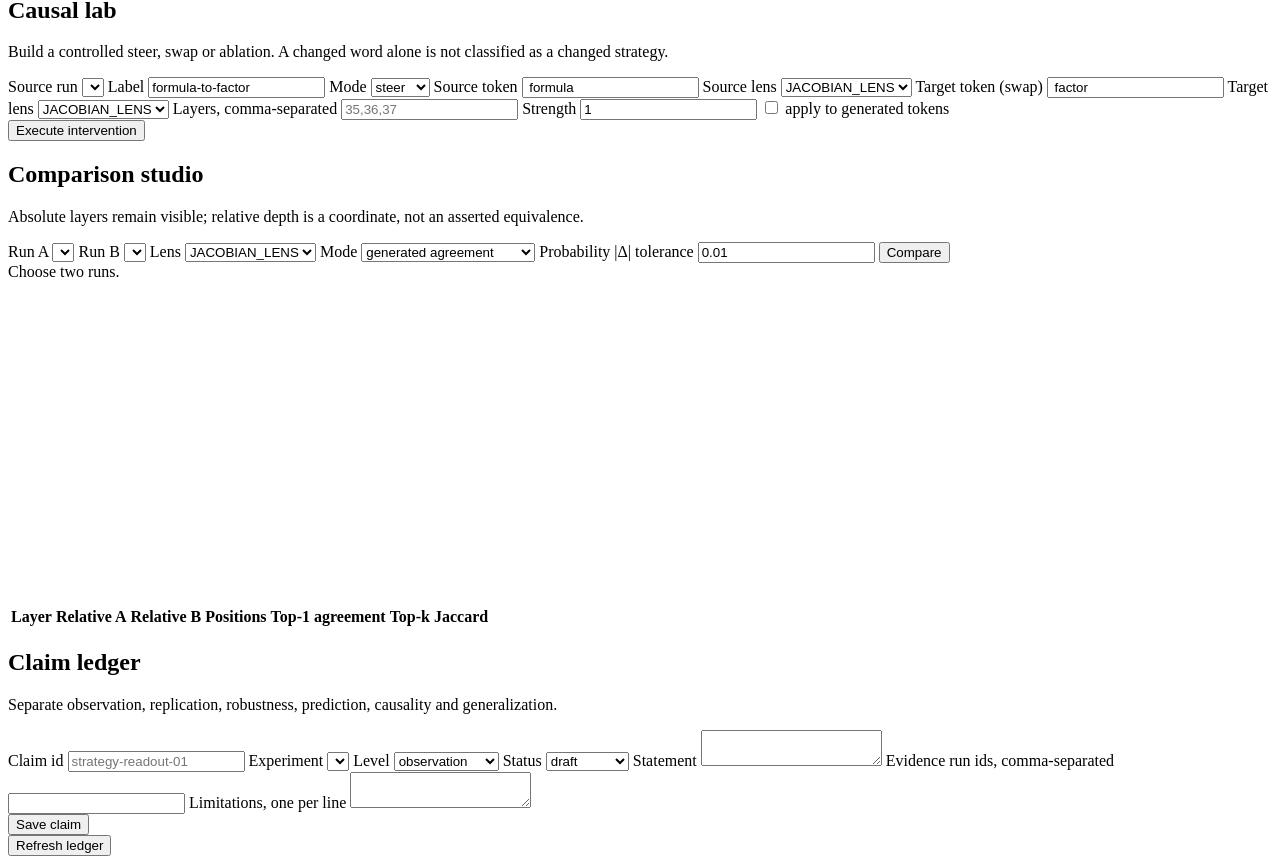
==== commit c64f4cd0: "fix: complete Prismora v4.1 shell and artifact wiring" ====
--- a/prismora_lab/assets/web/index.html
+++ b/prismora_lab/assets/web/index.html
@@ -6,18 +6,19 @@
   <title>Prismora J-Lens Lab</title>
   <link rel="stylesheet" href="/styles.css?v=0.2.1-visual" />
 </head>
-<body>
+<body data-stage="empty">
   <header class="topbar prismora-topbar">
     <div class="brand-lockup"><div class="brand-mark" aria-hidden="true"><svg xmlns="http://www.w3.org/2000/svg" id="prismora-mark" role="img" aria-label="Prismora" viewBox="0 0 10673.6 8850.1"><defs><style>.st0{fill:var(--pz-mark-a,#eed8ea)}.st1{fill:var(--pz-mark-b,#7777a2)}</style></defs><path d="M770.6 4445.4h9075m-9075-5.4c1014.4-60.4 2989.1-44 4003.5-12.1 1690.7-15.7 3381.2-83.5 5071.5 12.1 6.5 0 6.7 10.8 0 10.8-1690.3 95.6-3380.7 27.8-5071.5 12.1-1003.2 21.6-3031.9 68-4003.5-22.9" class="st0"/><path d="M9698.7 3989.6a86.5 86.5 0 0 1 131.5-73.8l843.4 513.7-832.7 544a86.4 86.4 0 1 1-94.6-144.8l603.1-394-609.1-371.2a87 87 0 0 1-41.6-74" class="st0"/><path d="M9699.1 4900.7q0-4.8 1.5-9.6l53.1-171.8a32.4 32.4 0 1 1 62 19.1l-53.2 171.9a32.4 32.4 0 0 1-63.4-9.6m-4.5-900.5a32.4 32.4 0 0 1 62.8-11.5l71 188a32.4 32.4 0 1 1-60.7 23l-71-188a32 32 0 0 1-2.1-11.5m-8598.4-748.8c141.6 28.4 226.4 173.9 315 275.3 227.6 360.5 655.1 503.8 1056 577.4 3.5.4 3.5 6.3-.3 6.5-491 57.7-775.7-233.7-1096.8-549-99.2-95.1-155.7-233.6-275.2-303.9-3.4-1-2.5-6.6 1.3-6.3m320.7-1081.8c498.6 317 453.2 779.8 630.2 1264.4 58.3 144.2 141.2 278.2 261.4 376 479.2 367 2235.7 399 2778.3 158.5 290-130.4 547-324 764-554.8l155.7-179.3c140.2-187.5 397.7-474.4 449.5-702.2 134.1-625.4-53.2-1227.6-39.3-1861.7 64.2 637.4 204.2 1201.7 84.7 1837.9-60.7 326-344.1 732-591.8 961.6-582.8 622-2387.6 806-3200 600-322.7-68-625-287-733.1-608-120.7-302.4-109.5-634.8-261-923-71.7-144.7-183-257.7-304-362.7-4-3.3 1.2-10 5.4-6.7m4323.8 1813.2c417.8-202.5 942.3-412.2 1065.4-920.7 225.5-931.7 978.7-1431.1 1474.5-1840.5 5.9-5.4 16 2.4 11.8 9.5-69.7 129.3-156 177.8-244.4 291.4-250.6 341.5-805.7 534-987 920.3-56.1 135.7-231.3 692-273.2 832.8-35.5 146.7-115.7 288-229.8 390.7-229.5 209-531 288.1-811 330.2-7.8 2.4-14-9-6.3-13.7" class="st0"/><path d="M5936.3 763c0-11.5 3.1-23.3 9.7-34L6396 0l459 721a65 65 0 0 1-109.4 69.7l-348-546.4-341.2 553a64.9 64.9 0 0 1-120.1-34.2" class="st0"/><path d="M6598.6 724.6q0-8 2.5-16.1a54 54 0 0 1 67.7-35.5l150 47a54 54 0 1 1-32.2 103.2l-150-47a54 54 0 0 1-38-51.6m-642.9 46.9a54 54 0 0 1 35-50.6l165.5-62.6a54 54 0 0 1 38.3 101.2L6028.9 822a54 54 0 0 1-73.2-50.6m1967.1 201a43 43 0 0 1 33-42l798.5-195.6-171.4 802a43.3 43.3 0 0 1-84.6-18l142.6-667.1-664.5 162.8a43.3 43.3 0 0 1-53.6-42Z" class="st0"/><path d="M8409.8 1390.7a32.5 32.5 0 0 1 61-15.3l74.1 138.7a32.5 32.5 0 0 1-57.1 30.6l-74.1-138.7a32 32 0 0 1-3.9-15.3m-475.2-403.4q0-6.6 2.7-13.1a32.5 32.5 0 0 1 42.8-16.6l162 71.5a32.5 32.5 0 1 1-26.2 59.3l-162-71.4a33 33 0 0 1-19.3-29.7M1094.5 5631c56.7-37.4 89-95.9 130.4-150.9 74.6-119.5 185.3-213.2 294.8-300.2 106.1-94.2 194.7-212.7 320.6-284.5A851 851 0 0 1 2467 4778c5.4 1 5.9 9.4.3 10.8-327.1 100-668.5 177-923 415.7-88.4 108.7-148.3 234.9-256 330.4-52 48.3-114.4 107.4-191.6 106.6-5.5-.4-7.3-8.2-2.1-10.6m1192.8 603.2c25.5-31.9 49.3-78.5 52.8-119.5-30.6-174.3-30-354.2 22-526 253.7-910.8 2706.6-905.3 3266-304.5 527.2 532.5 255.2 1357.6-167.5 1862-3.8 5.3-12.3-.6-9-6 107.6-192.7 207.2-389 272.7-595.2 138.3-399.2 123-869.4-171.2-1192-671.6-757.3-3092.5-545-3175 574.7-3.6 60.5-5.1 122.1-3.6 183.3.6 11.4-2.9 19.9-5.3 26.8-17.5 40.5-39.9 77-75 104.8a5.4 5.4 0 0 1-6.9-8.4m2283.1-1633.5c648.6-28 1294.8 27 1938 105.3 216 23.9 432.3 29.4 645.2 83.3 422.3 124 777.3 402 1102.2 687.6 316.3 295.3 625.3 617 867.2 969.5-301.9-303.4-602.5-621.7-928-901.4-322.2-278.1-658.3-557.4-1057.4-703.7-408.2-123-852.3-123-1277.6-137.2-386.3-21.7-938.5-40.2-1289.6-103.4" class="st0"/><path d="m5069.3 7782.8 90.4-837.5a65 65 0 0 1 71.4-57.6 64 64 0 0 1 57.6 71.5l-59.7 553.9 450.8-314.8a65 65 0 0 1 74.4 106.4z" class="st0"/><path d="M5558.3 7182.2q0-3.7.9-7.4a32.5 32.5 0 0 1 39-24.2l153 35.7a33 33 0 0 1 24.3 39 32.5 32.5 0 0 1-39 24.2l-153.1-35.7c-15-3.5-25-16.9-25-31.6m-333.2-235.3a32.4 32.4 0 0 1 57.7-20.4l111 138a32.4 32.4 0 1 1-50.6 40.7l-111-138c-4.8-6-7.1-13.2-7.1-20.3m2267.5 187.9q0-6.9 1.6-13.9a58.3 58.3 0 0 1 70.5-42.7l402.4 98.6-86.3-403.9a58.3 58.3 0 0 1 114-24.4l125.2 585.7-583-142.8a58 58 0 0 1-44.4-56.6" class="st0"/><path d="M7839.8 6828.3q0-5.2 2.6-10.3l49.9-93.4a21.8 21.8 0 1 1 38.5 20.6l-50 93.4a21.8 21.8 0 0 1-41-10.3M7509 7106a22 22 0 0 1 13-20l109-48a21.9 21.9 0 1 1 17.7 39.9l-109 48.2a22 22 0 0 1-30.8-20m1239-410.6q0-4.2.9-8.6a43 43 0 0 1 51-33.8l670.5 136.1-169.2-660.8a43.2 43.2 0 1 1 83.8-21.5l203.4 794.5-805.7-163.5a43 43 0 0 1-34.7-42.4" class="st0"/><path d="M9231 6248.3q0-7.2 3.1-14l68.4-141.6a32.5 32.5 0 0 1 58.5 28.2l-68.4 141.6a32.5 32.5 0 0 1-61.7-14.2M8768.5 6676c0-12 6.7-23.4 18.1-29l159-78a32.4 32.4 0 1 1 28.6 58.2l-159 78a32.4 32.4 0 0 1-46.7-29.1ZM0 4461l818.3-534.7A75.6 75.6 0 1 1 901 4053l-617.4 403.5 623.8 380a75.7 75.7 0 1 1-78.7 129.3z" class="st0"/><path d="M817.7 4162q0-4.9 1.4-9.6l53.2-171.9a32.4 32.4 0 1 1 62 19.2L881 4171.5a32.4 32.4 0 0 1-63.4-9.6Zm-8.9 551.9a32.5 32.5 0 0 1 62.8-11.5l71 188a32.4 32.4 0 1 1-60.7 22.9l-71-188a33 33 0 0 1-2.1-11.4m196.3-2874.4 723.3 122.1c29.5 5 50 32.8 44.3 62.4a54 54 0 0 1-62.3 44.3l-554.4-93.6 155.8 546a54 54 0 1 1-104 29.6z" class="st0"/><path d="M1241 2557.1q0-6.6 2.8-13l55.2-125.5a32.5 32.5 0 0 1 42.8-16.6 33 33 0 0 1 16.7 42.7l-55.2 125.5a32.5 32.5 0 0 1-62.2-13M1574 2108c0-11.6 6.2-22.7 17-28.6l134.7-72.8a32.4 32.4 0 1 1 30.9 57l-134.7 73a32.4 32.4 0 0 1-47.9-28.6m4169 2742.1c369.6 117.1 807.5 316 929.7 702.6 38 127.1-4.9 256 24 383.1 69.9 371 551.4 503.4 825.8 743.8 97.4 87.4 195.4 180 267 290 3.1 4.3-3.6 10-7.7 6-436.2-425.1-616-400.5-968.2-709.6-150.2-131.9-164.5-324.2-158-518.7 14.4-191.7-122.5-344.4-263.4-466-191-167.2-422.5-292.2-653.3-422.6-5-2.5-1.3-10.7 4.2-8.6Z" class="st0"/><path d="M2295.6 2646.6c45 37.3 87.1 87.8 87.4 149.1 0 91.7 20.6 218 25.7 310.2 61 1103 1429.2 823.2 1886.9 865.8 613.3 57.2 1236.8-402.9 1339.5-1010.9 58.5-293.6 8.8-621-82-908.5-26-102.8-71.6-198.8-103.8-301.9-3.2-7.7 9.6-13.9 13.6-6.3 242.6 360.6 404.6 801 331.1 1245.7-72.3 447.6-430.3 826.5-858.3 951.8-415 117.3-1860.2 134.8-2234.5-103-342-223.7-450.5-665.7-371-1048 9-41.3-20.7-100.5-44.7-132.9-5.3-6.3 2.9-16.3 10.1-11Zm2997 1526.1c377-38.2 751.2-48.8 1128.4-47.4 364.9 10 766.7 37.9 1099.9-131 320.4-180.4 428.3-151.9 680.8-418 263.4-263.3 199.9-463.7 466.8-721.5-159.5 341.2-136.8 446-385.9 732.9-262.8 276.6-362.6 347.1-728.8 482.7-178.8 62.1-377.5 78-564.2 105.6-374 60.4-752.8 107-1132.4 76.4-189-10.9-378.3-29-565.2-64.7-8-1.3-8-14.4.6-15" class="st1"/><path d="m5095.9 1153 645.9 450.8a43.2 43.2 0 1 1-49.6 71l-489.9-342 64.9 601a43.3 43.3 0 0 1-86 9.3z" class="st1"/><path d="M5542.3 1695c0-14.7 10.1-28 25-31.6l153.2-35.6a32.5 32.5 0 0 1 14.8 63.2l-153.2 35.6a32.5 32.5 0 0 1-39.8-31.6m-330.7 247.7c0-7.1 2.3-14.3 7.1-20.3l111-138a32.5 32.5 0 0 1 50.5 40.7l-111 138a32.5 32.5 0 0 1-57.6-20.4m3058 664.5a65 65 0 0 1 52-63.5l839.6-170.4-212 828a65 65 0 0 1-125.7-32.2l160.6-627.5-636.7 129.2a65 65 0 0 1-77.8-63.6" class="st1"/><path d="M8765.1 3074.5a32.5 32.5 0 0 1 61.7-14.1l68.4 141.5a32.5 32.5 0 0 1-58.4 28.2l-68.4-141.5a33 33 0 0 1-3.3-14m-482.4-441.1q0-7.2 3.3-14.2a32.4 32.4 0 0 1 43.4-14.9l159 78a32.4 32.4 0 0 1-28.6 58.2l-159-78a32 32 0 0 1-18.1-29ZM1409.4 6712c120-111.9 227.2-228.3 295.5-378.4 143.4-294.6 123.8-639.4 256.2-947.3 63.8-160.7 174.8-310.8 320.5-410.5 292-190.4 632.4-209 961-283.7 695.2-140.6 2166.4-29 2631.5 522.8 532.7 595.8 620 2229 550.3 3001.5-.7 9-15.2 8.4-15.1-.6-30.6-652.8-63.8-1310.4-174.1-1952.7-52.2-271-103.4-550.2-249.1-785.8-116.6-159.4-258-302.4-410.4-426.5-376.9-311-1848.8-419-2324.5-311.3-302.5 74.7-647.6 142.8-896 335.3-120.4 95.1-209.2 221-270 364-130.8 293.6-131.7 655-309.1 935-84.2 145.4-217.6 260.5-357.2 350-6.8 5.1-16.4-5.7-9.5-11.8" class="st1"/><path d="M5958 8127.7a43.1 43.1 0 0 1 80-22.8l359.3 582.3 366.5-575.4a43.2 43.2 0 1 1 73 46.4l-440.6 691.9-431.9-699.8a43 43 0 0 1-6.4-22.6" class="st1"/><path d="M6616.7 8172.5c0-13.8 8.9-26.6 22.8-31l150-46.8a32.5 32.5 0 0 1 19.4 62l-150 46.8a32.5 32.5 0 0 1-42.2-31m-639.4-54.7q0-5.8 2.1-11.5a32.4 32.4 0 0 1 41.8-18.9l165.6 62.7a32.4 32.4 0 1 1-23 60.7l-165.5-62.7c-13-5-21-17.2-21-30.3M1043 7051.3l202.5-710.8a54.1 54.1 0 0 1 104 29.6l-155.6 546 554.4-93.5a54 54 0 0 1 18 106.6z" class="st1"/><path d="M1287 6351.4a32.5 32.5 0 0 1 62.1-13l55.2 125.4c7 16.3-.2 35.5-16.6 42.7a32.5 32.5 0 0 1-42.8-16.6l-55.2-125.5a33 33 0 0 1-2.8-13m316.3 432.6a32.4 32.4 0 0 1 47.9-28.5l134.6 72.8a32.4 32.4 0 0 1-30.8 57.1l-134.7-72.8c-10.8-5.9-17-17-17-28.6" class="st1"/><rect width="1482.5" height="261.9" x="3694.7" y="4314.5" class="st0" rx="107.1" ry="107.1" transform="rotate(90 4436 4445.4)"/><rect width="1815.6" height="261.9" x="3102.5" y="4314.5" class="st0" rx="111" ry="111" transform="rotate(90 4010.3 4445.4)"/><rect width="1482.5" height="261.9" x="2812.1" y="4314.5" class="st0" rx="107.1" ry="107.1" transform="rotate(90 3553.4 4445.4)"/></svg></div><div>
       <h1>Prismora J-Lens Lab <span class="version">lab-v0.3.0-buildweek</span></h1>
       <p>One protocol · public API and private GPU workers · immutable evidence</p>
     </div></div>
-    <div class="top-actions">
-      <div class="level-switch" role="group" aria-label="Interface level"><button type="button" class="level-btn" data-level="read" data-i18n="level.read">Read</button><button type="button" class="level-btn" data-level="explore" data-i18n="level.explore">Explore</button><button type="button" class="level-btn" data-level="control" data-i18n="level.control">Control</button></div>
-      <label class="theme-control"><span data-i18n="theme.label">Theme</span> <select id="globalThemeSelect" aria-label="Theme"><option value="system" data-i18n="theme.system">System</option><option value="dark" data-i18n="theme.dark">Dark</option><option value="light" data-i18n="theme.light">Light</option></select></label>
-      <label class="locale-control"><span data-i18n="app.language">Language</span> <select id="globalLocaleSelect" aria-label="Language"><option value="en">EN</option><option value="fr">FR</option></select></label>
-      <span id="healthBadge" class="badge muted">checking…</span>
+    <div class="top-actions earned-controls" aria-label="Controls revealed after a first measurement">
+      <div class="level-switch-wrap"><div class="level-switch levels" role="group" aria-label="Interface level"><button type="button" class="level-btn" data-level="read" data-i18n="level.read">Read</button><button type="button" class="level-btn" data-level="explore" data-i18n="level.explore">Explore</button><button type="button" class="level-btn" data-level="control" data-i18n="level.control">Control</button></div></div>
+      <label class="theme-control tiny-control"><span data-i18n="theme.label">Theme</span> <select id="globalThemeSelect" aria-label="Theme"><option value="system" data-i18n="theme.system">System</option><option value="dark" data-i18n="theme.dark">Dark</option><option value="light" data-i18n="theme.light">Light</option></select></label>
+      <label class="locale-control tiny-control"><span data-i18n="app.language">Language</span> <select id="globalLocaleSelect" aria-label="Language"><option value="en">EN</option><option value="fr">FR</option></select></label>
+      <span id="connection-chip" class="status-chip">Neuronpedia not connected</span><span id="healthBadge" class="badge muted">checking…</span>
       <button id="refreshAllBtn" class="secondary" data-i18n="app.refresh">Refresh</button>
+      <button id="openSettingsBtn" class="secondary" data-i18n="settings.open">Settings</button>
     </div>
   </header>
 
@@ -26,8 +27,9 @@
   </div>
 
   <div class="shell">
-    <nav class="sidebar" aria-label="Laboratory sections">
+    <nav class="sidebar" id="sidebar-nav" aria-label="Laboratory sections">
       <button class="nav-item reader-nav" data-panel="reader" data-levels="read explore">Reader</button>
+      <button class="nav-item import-nav" data-action="import-neuronpedia">Import</button>
       <button class="nav-item active" data-panel="dashboard">Overview</button>
       <button class="nav-item" data-panel="experiments">Experiments</button>
       <button class="nav-item" data-panel="registry">Model registry</button>
@@ -44,23 +46,24 @@
 
     <main class="content">
       
-      <section id="panel-reader" class="panel-page reader-page">
-        <div class="reader-hero">
-          <div class="reader-hero-copy">
+      <section id="panel-reader" class="panel-page reader-page screen active" data-screen="chat">
+        <div class="reader-hero hero">
+          <div class="reader-hero-copy hero-copy">
             <p class="eyebrow" data-i18n="reader.eyebrow">Conversation · verified synthetic demo</p>
             <h2 data-i18n="reader.heroTitle">Read what happens beneath the answer</h2>
             <p data-i18n="reader.heroSubtitle">Follow one generated answer token through measured J-Lens layers without hiding raw evidence.</p>
             <div class="toolbar-row wrap"><button id="readerLoadDemoBtn" class="primary" data-i18n="reader.loadDemo">Load verified demo</button><button data-jump="visualizer" class="secondary" data-i18n="reader.openExplorer">Open complete evidence in Explorer</button></div>
           </div>
-          <div class="reader-hero-mark" aria-hidden="true"></div>
+          <div class="hero-mark-wrap"><div class="reader-hero-mark hero-mark" aria-hidden="true"></div></div>
           <aside class="reader-provenance" aria-live="polite"><h3 data-i18n="reader.modelSource">Model / source</h3><div id="readerModelMeta"></div></aside>
         </div>
-        <article class="reader-conversation" aria-labelledby="readerConversationTitle">
+        <form class="composer" id="composer" aria-label="Conversation composer"><input id="message-input" autocomplete="off" placeholder="Write a message…" aria-label="Your message" /><button type="submit" data-i18n="composer.send">Send</button></form>
+        <article class="reader-conversation messages" id="messages" aria-labelledby="readerConversationTitle">
           <h3 id="readerConversationTitle" data-i18n="reader.conversation">Conversation</h3>
-          <div class="message user-message"><span class="message-role" data-i18n="reader.user">Request</span><pre id="readerPrompt" class="message-text">—</pre></div>
-          <div class="message model-message"><span class="message-role" data-i18n="reader.modelAnswer">Model answer</span><pre id="readerOutput" class="message-text generated-output">—</pre><div id="readerTokens" class="reader-token-list" aria-label="Generated tokens"></div><p class="reader-help" data-i18n="reader.tokenHelp">Select a response token to inspect its measured candidates.</p></div>
+          <div class="message user-message user"><span class="message-role" data-i18n="reader.user">Request</span><pre id="readerPrompt" class="message-text">—</pre></div>
+          <div class="message model-message model"><span class="message-role" data-i18n="reader.modelAnswer">Model answer</span><pre id="readerOutput" class="message-text generated-output">—</pre><div id="readerTokens" class="reader-token-list" aria-label="Generated tokens"></div><p class="reader-help" data-i18n="reader.tokenHelp">Select a response token to inspect its measured candidates.</p></div>
         </article>
-        <article class="reader-jlens-card" aria-labelledby="readerLensTitle">
+        <article class="reader-jlens-card jlens-card" id="jlens-card" aria-labelledby="readerLensTitle">
           <div class="reader-card-head"><div><p class="eyebrow" data-i18n="reader.jlensEyebrow">J-Lens measured readout</p><h3 id="readerLensTitle"><span data-i18n="reader.selectedToken">Selected token</span> <span id="readerSelectedTokenTitle" class="mono">—</span></h3></div><div class="reader-badges"><span id="readerLensBadge" class="badge">JACOBIAN_LENS</span><span id="readerLayerCount" class="badge muted">—</span></div></div>
           <div id="readerLayerRail" class="layer-rail" aria-label="Measured layers"></div>
           <div id="readerSelection" class="summary-box">—</div>
@@ -406,6 +409,29 @@
     </main>
   </div>
 
+
+  <dialog id="settingsDialog" class="prismora-dialog">
+    <form method="dialog" id="settingsForm">
+      <header class="modal-head"><h2 data-i18n="settings.title">Settings and account</h2><button value="cancel" aria-label="Close">×</button></header>
+      <div class="form-grid">
+        <label><span data-i18n="settings.name">Display name</span><input id="sessionDisplayName" autocomplete="nickname" /></label>
+        <label><span data-i18n="settings.worker">Worker URL (optional)</span><input id="sessionWorkerUrl" placeholder="http://127.0.0.1:9000" /></label>
+        <label><span data-i18n="settings.key">Neuronpedia API key</span><input id="sessionNeuronpediaKey" type="password" autocomplete="off" placeholder="Session memory only" /></label>
+      </div>
+      <p class="modal-note" data-i18n="settings.secretNote">The key is never stored in localStorage, logs, artifacts or exports. Demo and imports work without a key.</p>
+      <div class="toolbar-row wrap"><button class="secondary" value="cancel" data-i18n="settings.continue">Continue without key — demo and imports</button><button class="secondary" type="button" id="testNeuronpediaBtn" data-i18n="settings.test">Test connection</button><button class="primary" value="default" data-i18n="settings.save">Save for this session</button></div>
+      <div id="settingsStatus" class="status-line"></div>
+    </form>
+  </dialog>
+  <dialog id="importDialog" class="prismora-dialog">
+    <form method="dialog" id="importForm">
+      <header class="modal-head"><h2 data-i18n="import.title">Import Neuronpedia export</h2><button value="cancel" aria-label="Close">×</button></header>
+      <label class="import-drop"><span data-i18n="import.drop">Select one export file, related files, or a decompressed export folder</span><input id="importFiles" type="file" multiple webkitdirectory /></label>
+      <pre id="importList" class="modal-note">No files selected.</pre>
+      <div class="toolbar-row wrap"><button class="secondary" value="cancel" data-i18n="import.cancel">Cancel</button><button class="primary" value="default" data-i18n="import.prepare">Prepare import</button></div>
+    </form>
+  </dialog>
+
   <div id="toast" role="status" aria-live="polite"></div>
   <script src="/app.js?v=0.2.1-visual"></script>
 </body>
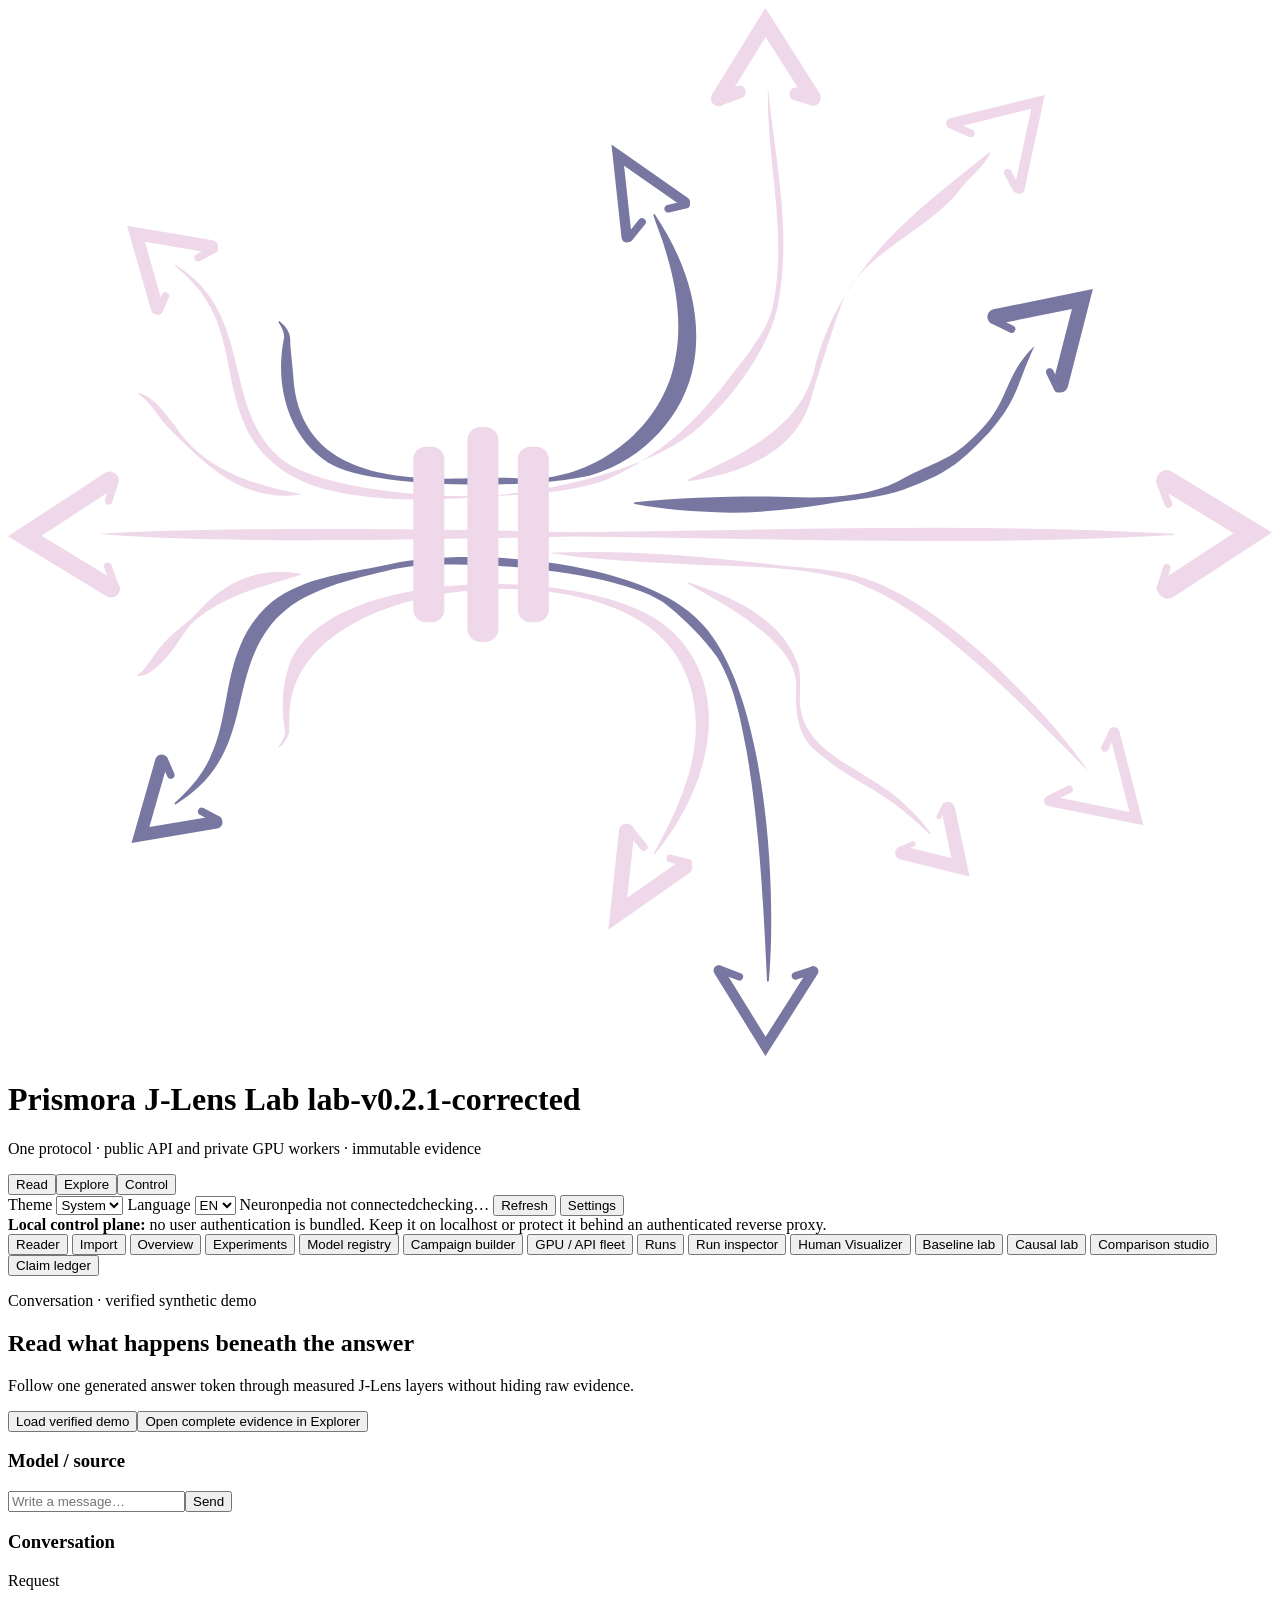
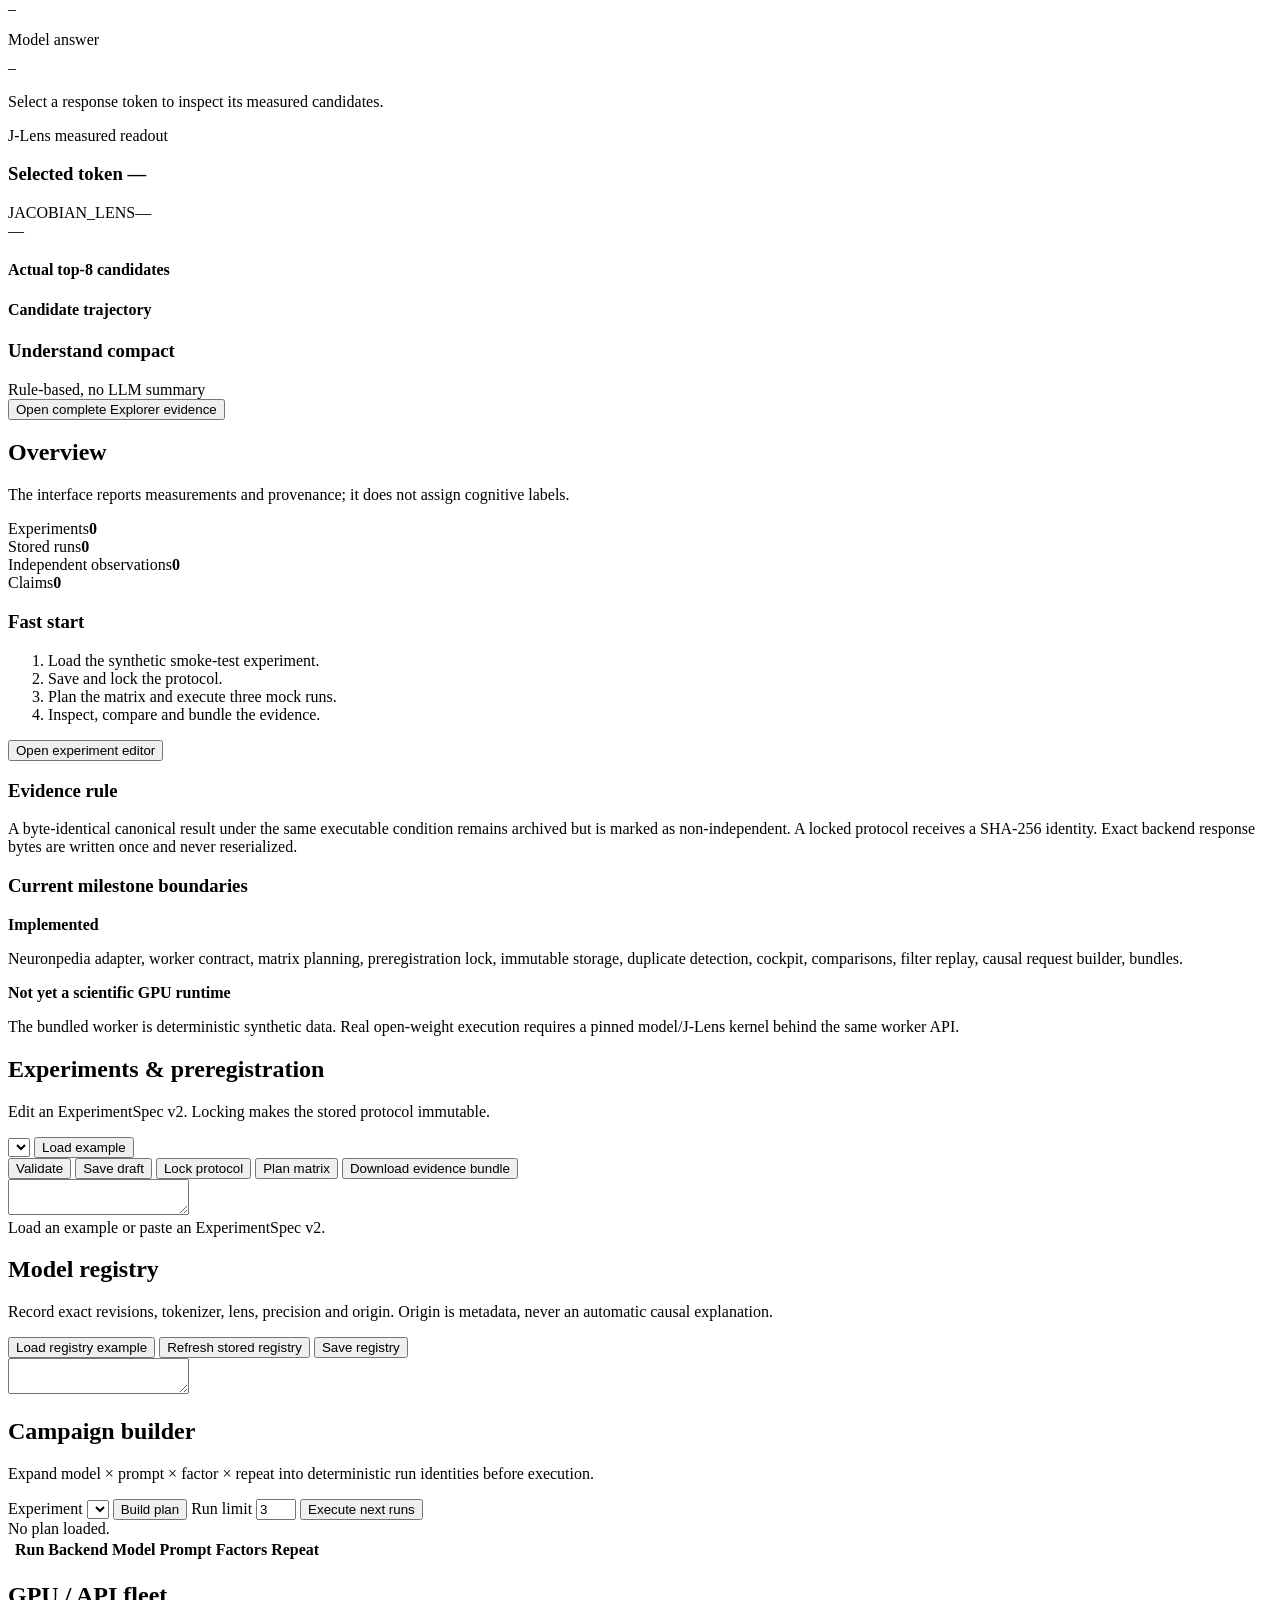
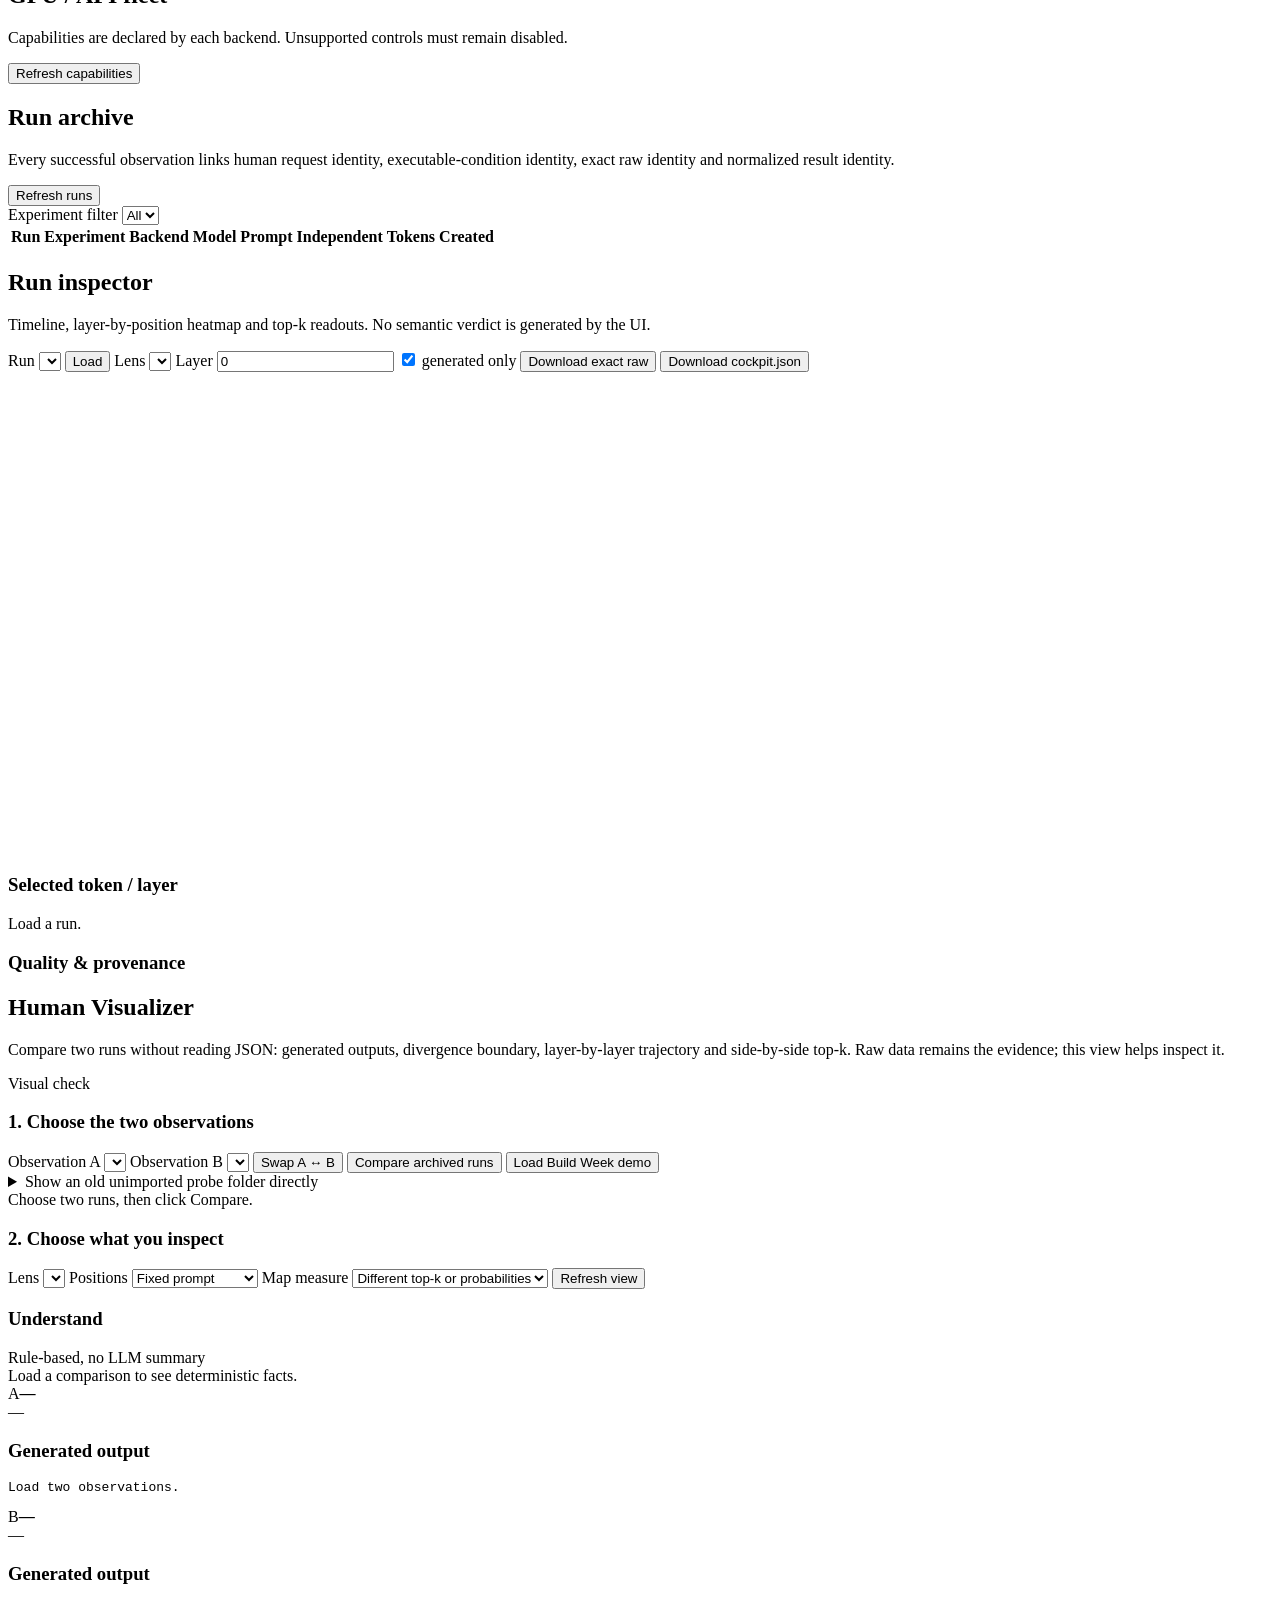
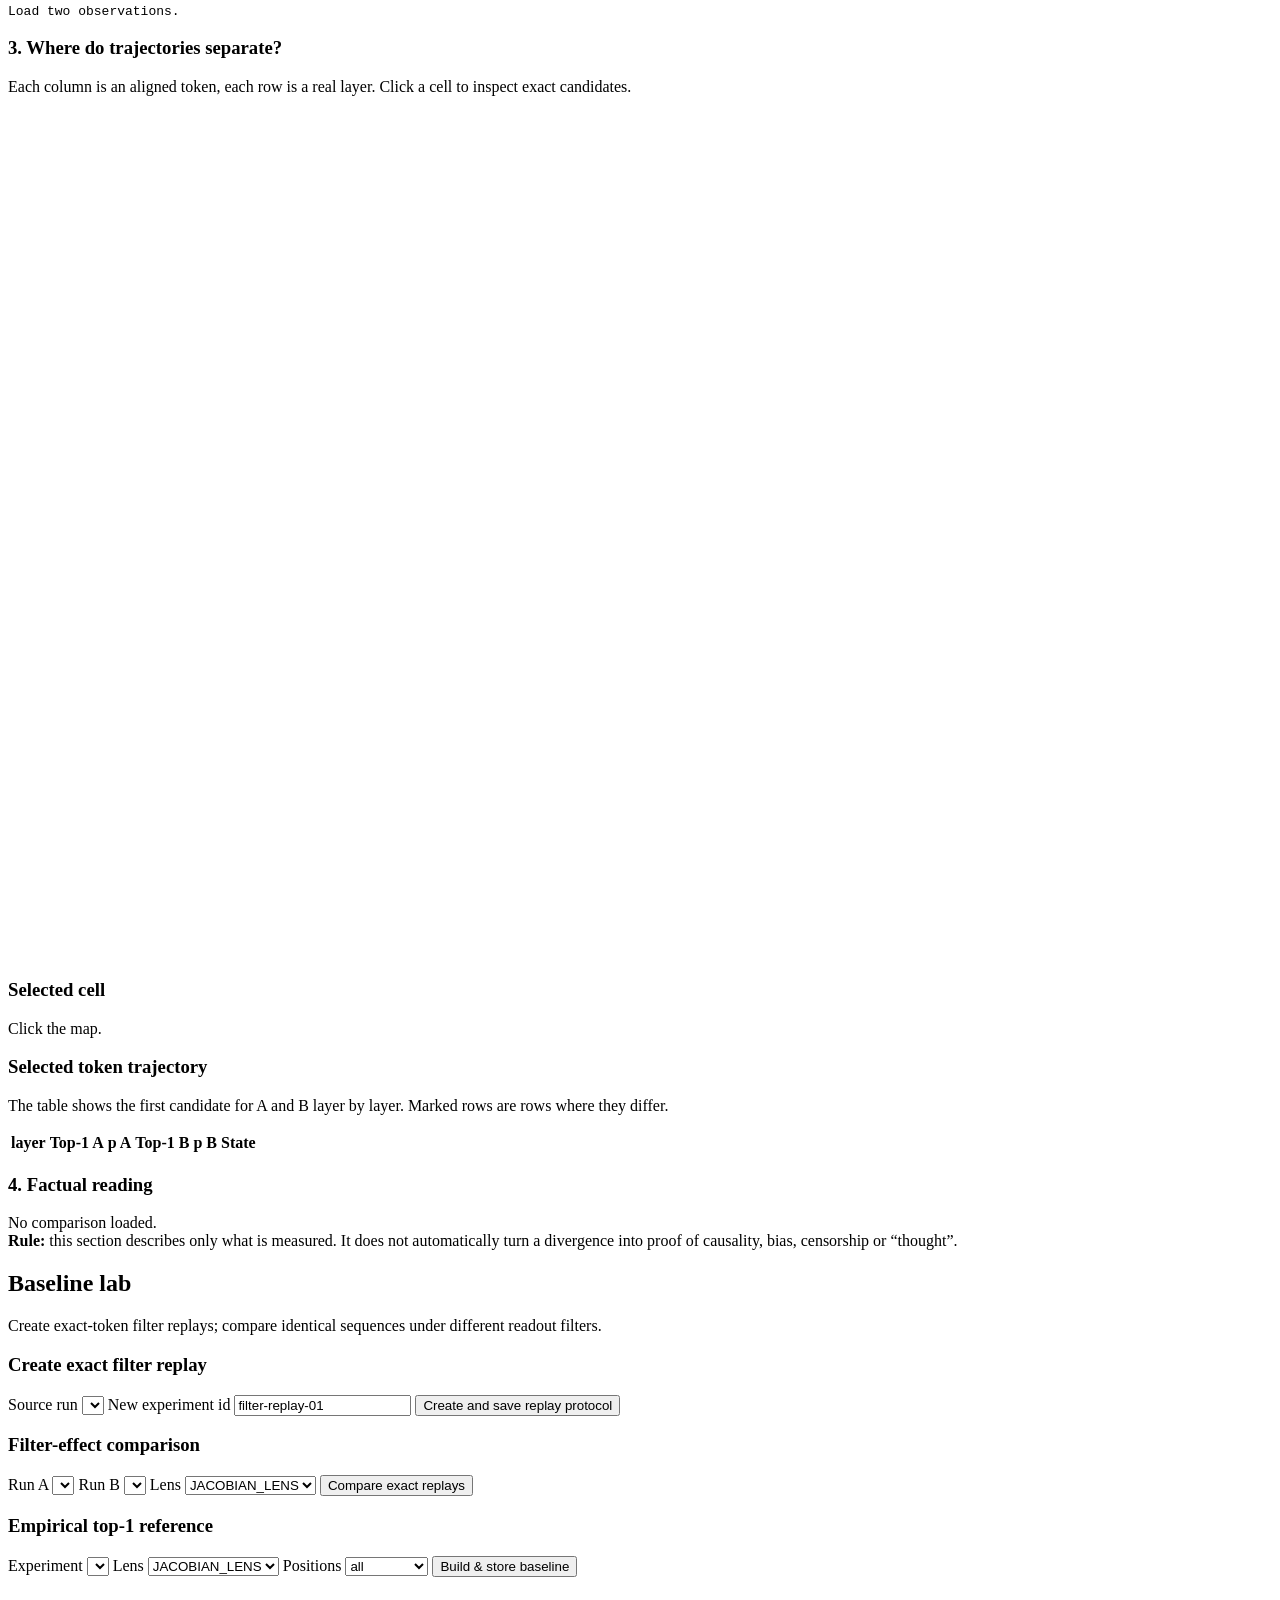
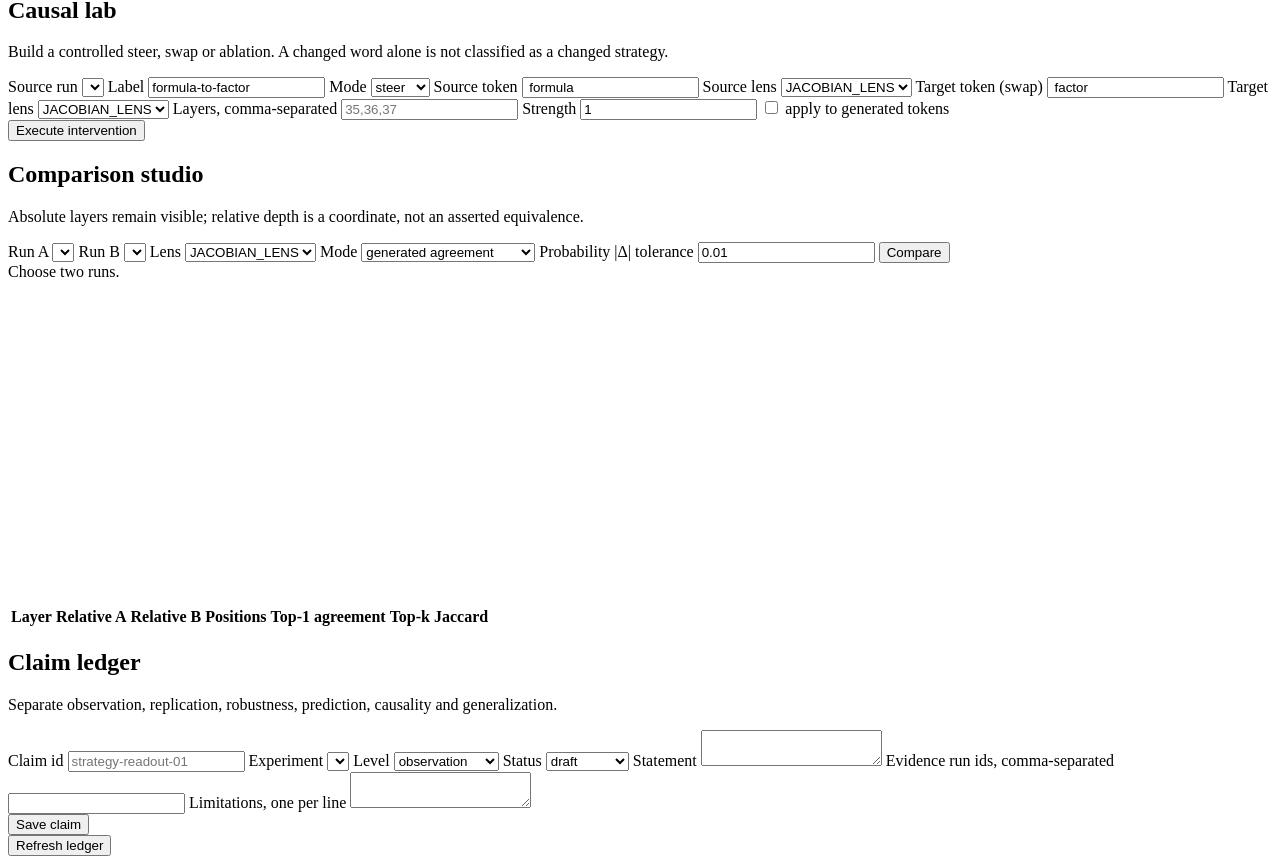
==== commit a39ebf45: "fix: apply Prismora 0.2.1 audit corrections" ====
--- a/prismora_lab/assets/web/index.html
+++ b/prismora_lab/assets/web/index.html
@@ -9,7 +9,7 @@
 <body data-stage="empty">
   <header class="topbar prismora-topbar">
     <div class="brand-lockup"><div class="brand-mark" aria-hidden="true"><svg xmlns="http://www.w3.org/2000/svg" id="prismora-mark" role="img" aria-label="Prismora" viewBox="0 0 10673.6 8850.1"><defs><style>.st0{fill:var(--pz-mark-a,#eed8ea)}.st1{fill:var(--pz-mark-b,#7777a2)}</style></defs><path d="M770.6 4445.4h9075m-9075-5.4c1014.4-60.4 2989.1-44 4003.5-12.1 1690.7-15.7 3381.2-83.5 5071.5 12.1 6.5 0 6.7 10.8 0 10.8-1690.3 95.6-3380.7 27.8-5071.5 12.1-1003.2 21.6-3031.9 68-4003.5-22.9" class="st0"/><path d="M9698.7 3989.6a86.5 86.5 0 0 1 131.5-73.8l843.4 513.7-832.7 544a86.4 86.4 0 1 1-94.6-144.8l603.1-394-609.1-371.2a87 87 0 0 1-41.6-74" class="st0"/><path d="M9699.1 4900.7q0-4.8 1.5-9.6l53.1-171.8a32.4 32.4 0 1 1 62 19.1l-53.2 171.9a32.4 32.4 0 0 1-63.4-9.6m-4.5-900.5a32.4 32.4 0 0 1 62.8-11.5l71 188a32.4 32.4 0 1 1-60.7 23l-71-188a32 32 0 0 1-2.1-11.5m-8598.4-748.8c141.6 28.4 226.4 173.9 315 275.3 227.6 360.5 655.1 503.8 1056 577.4 3.5.4 3.5 6.3-.3 6.5-491 57.7-775.7-233.7-1096.8-549-99.2-95.1-155.7-233.6-275.2-303.9-3.4-1-2.5-6.6 1.3-6.3m320.7-1081.8c498.6 317 453.2 779.8 630.2 1264.4 58.3 144.2 141.2 278.2 261.4 376 479.2 367 2235.7 399 2778.3 158.5 290-130.4 547-324 764-554.8l155.7-179.3c140.2-187.5 397.7-474.4 449.5-702.2 134.1-625.4-53.2-1227.6-39.3-1861.7 64.2 637.4 204.2 1201.7 84.7 1837.9-60.7 326-344.1 732-591.8 961.6-582.8 622-2387.6 806-3200 600-322.7-68-625-287-733.1-608-120.7-302.4-109.5-634.8-261-923-71.7-144.7-183-257.7-304-362.7-4-3.3 1.2-10 5.4-6.7m4323.8 1813.2c417.8-202.5 942.3-412.2 1065.4-920.7 225.5-931.7 978.7-1431.1 1474.5-1840.5 5.9-5.4 16 2.4 11.8 9.5-69.7 129.3-156 177.8-244.4 291.4-250.6 341.5-805.7 534-987 920.3-56.1 135.7-231.3 692-273.2 832.8-35.5 146.7-115.7 288-229.8 390.7-229.5 209-531 288.1-811 330.2-7.8 2.4-14-9-6.3-13.7" class="st0"/><path d="M5936.3 763c0-11.5 3.1-23.3 9.7-34L6396 0l459 721a65 65 0 0 1-109.4 69.7l-348-546.4-341.2 553a64.9 64.9 0 0 1-120.1-34.2" class="st0"/><path d="M6598.6 724.6q0-8 2.5-16.1a54 54 0 0 1 67.7-35.5l150 47a54 54 0 1 1-32.2 103.2l-150-47a54 54 0 0 1-38-51.6m-642.9 46.9a54 54 0 0 1 35-50.6l165.5-62.6a54 54 0 0 1 38.3 101.2L6028.9 822a54 54 0 0 1-73.2-50.6m1967.1 201a43 43 0 0 1 33-42l798.5-195.6-171.4 802a43.3 43.3 0 0 1-84.6-18l142.6-667.1-664.5 162.8a43.3 43.3 0 0 1-53.6-42Z" class="st0"/><path d="M8409.8 1390.7a32.5 32.5 0 0 1 61-15.3l74.1 138.7a32.5 32.5 0 0 1-57.1 30.6l-74.1-138.7a32 32 0 0 1-3.9-15.3m-475.2-403.4q0-6.6 2.7-13.1a32.5 32.5 0 0 1 42.8-16.6l162 71.5a32.5 32.5 0 1 1-26.2 59.3l-162-71.4a33 33 0 0 1-19.3-29.7M1094.5 5631c56.7-37.4 89-95.9 130.4-150.9 74.6-119.5 185.3-213.2 294.8-300.2 106.1-94.2 194.7-212.7 320.6-284.5A851 851 0 0 1 2467 4778c5.4 1 5.9 9.4.3 10.8-327.1 100-668.5 177-923 415.7-88.4 108.7-148.3 234.9-256 330.4-52 48.3-114.4 107.4-191.6 106.6-5.5-.4-7.3-8.2-2.1-10.6m1192.8 603.2c25.5-31.9 49.3-78.5 52.8-119.5-30.6-174.3-30-354.2 22-526 253.7-910.8 2706.6-905.3 3266-304.5 527.2 532.5 255.2 1357.6-167.5 1862-3.8 5.3-12.3-.6-9-6 107.6-192.7 207.2-389 272.7-595.2 138.3-399.2 123-869.4-171.2-1192-671.6-757.3-3092.5-545-3175 574.7-3.6 60.5-5.1 122.1-3.6 183.3.6 11.4-2.9 19.9-5.3 26.8-17.5 40.5-39.9 77-75 104.8a5.4 5.4 0 0 1-6.9-8.4m2283.1-1633.5c648.6-28 1294.8 27 1938 105.3 216 23.9 432.3 29.4 645.2 83.3 422.3 124 777.3 402 1102.2 687.6 316.3 295.3 625.3 617 867.2 969.5-301.9-303.4-602.5-621.7-928-901.4-322.2-278.1-658.3-557.4-1057.4-703.7-408.2-123-852.3-123-1277.6-137.2-386.3-21.7-938.5-40.2-1289.6-103.4" class="st0"/><path d="m5069.3 7782.8 90.4-837.5a65 65 0 0 1 71.4-57.6 64 64 0 0 1 57.6 71.5l-59.7 553.9 450.8-314.8a65 65 0 0 1 74.4 106.4z" class="st0"/><path d="M5558.3 7182.2q0-3.7.9-7.4a32.5 32.5 0 0 1 39-24.2l153 35.7a33 33 0 0 1 24.3 39 32.5 32.5 0 0 1-39 24.2l-153.1-35.7c-15-3.5-25-16.9-25-31.6m-333.2-235.3a32.4 32.4 0 0 1 57.7-20.4l111 138a32.4 32.4 0 1 1-50.6 40.7l-111-138c-4.8-6-7.1-13.2-7.1-20.3m2267.5 187.9q0-6.9 1.6-13.9a58.3 58.3 0 0 1 70.5-42.7l402.4 98.6-86.3-403.9a58.3 58.3 0 0 1 114-24.4l125.2 585.7-583-142.8a58 58 0 0 1-44.4-56.6" class="st0"/><path d="M7839.8 6828.3q0-5.2 2.6-10.3l49.9-93.4a21.8 21.8 0 1 1 38.5 20.6l-50 93.4a21.8 21.8 0 0 1-41-10.3M7509 7106a22 22 0 0 1 13-20l109-48a21.9 21.9 0 1 1 17.7 39.9l-109 48.2a22 22 0 0 1-30.8-20m1239-410.6q0-4.2.9-8.6a43 43 0 0 1 51-33.8l670.5 136.1-169.2-660.8a43.2 43.2 0 1 1 83.8-21.5l203.4 794.5-805.7-163.5a43 43 0 0 1-34.7-42.4" class="st0"/><path d="M9231 6248.3q0-7.2 3.1-14l68.4-141.6a32.5 32.5 0 0 1 58.5 28.2l-68.4 141.6a32.5 32.5 0 0 1-61.7-14.2M8768.5 6676c0-12 6.7-23.4 18.1-29l159-78a32.4 32.4 0 1 1 28.6 58.2l-159 78a32.4 32.4 0 0 1-46.7-29.1ZM0 4461l818.3-534.7A75.6 75.6 0 1 1 901 4053l-617.4 403.5 623.8 380a75.7 75.7 0 1 1-78.7 129.3z" class="st0"/><path d="M817.7 4162q0-4.9 1.4-9.6l53.2-171.9a32.4 32.4 0 1 1 62 19.2L881 4171.5a32.4 32.4 0 0 1-63.4-9.6Zm-8.9 551.9a32.5 32.5 0 0 1 62.8-11.5l71 188a32.4 32.4 0 1 1-60.7 22.9l-71-188a33 33 0 0 1-2.1-11.4m196.3-2874.4 723.3 122.1c29.5 5 50 32.8 44.3 62.4a54 54 0 0 1-62.3 44.3l-554.4-93.6 155.8 546a54 54 0 1 1-104 29.6z" class="st0"/><path d="M1241 2557.1q0-6.6 2.8-13l55.2-125.5a32.5 32.5 0 0 1 42.8-16.6 33 33 0 0 1 16.7 42.7l-55.2 125.5a32.5 32.5 0 0 1-62.2-13M1574 2108c0-11.6 6.2-22.7 17-28.6l134.7-72.8a32.4 32.4 0 1 1 30.9 57l-134.7 73a32.4 32.4 0 0 1-47.9-28.6m4169 2742.1c369.6 117.1 807.5 316 929.7 702.6 38 127.1-4.9 256 24 383.1 69.9 371 551.4 503.4 825.8 743.8 97.4 87.4 195.4 180 267 290 3.1 4.3-3.6 10-7.7 6-436.2-425.1-616-400.5-968.2-709.6-150.2-131.9-164.5-324.2-158-518.7 14.4-191.7-122.5-344.4-263.4-466-191-167.2-422.5-292.2-653.3-422.6-5-2.5-1.3-10.7 4.2-8.6Z" class="st0"/><path d="M2295.6 2646.6c45 37.3 87.1 87.8 87.4 149.1 0 91.7 20.6 218 25.7 310.2 61 1103 1429.2 823.2 1886.9 865.8 613.3 57.2 1236.8-402.9 1339.5-1010.9 58.5-293.6 8.8-621-82-908.5-26-102.8-71.6-198.8-103.8-301.9-3.2-7.7 9.6-13.9 13.6-6.3 242.6 360.6 404.6 801 331.1 1245.7-72.3 447.6-430.3 826.5-858.3 951.8-415 117.3-1860.2 134.8-2234.5-103-342-223.7-450.5-665.7-371-1048 9-41.3-20.7-100.5-44.7-132.9-5.3-6.3 2.9-16.3 10.1-11Zm2997 1526.1c377-38.2 751.2-48.8 1128.4-47.4 364.9 10 766.7 37.9 1099.9-131 320.4-180.4 428.3-151.9 680.8-418 263.4-263.3 199.9-463.7 466.8-721.5-159.5 341.2-136.8 446-385.9 732.9-262.8 276.6-362.6 347.1-728.8 482.7-178.8 62.1-377.5 78-564.2 105.6-374 60.4-752.8 107-1132.4 76.4-189-10.9-378.3-29-565.2-64.7-8-1.3-8-14.4.6-15" class="st1"/><path d="m5095.9 1153 645.9 450.8a43.2 43.2 0 1 1-49.6 71l-489.9-342 64.9 601a43.3 43.3 0 0 1-86 9.3z" class="st1"/><path d="M5542.3 1695c0-14.7 10.1-28 25-31.6l153.2-35.6a32.5 32.5 0 0 1 14.8 63.2l-153.2 35.6a32.5 32.5 0 0 1-39.8-31.6m-330.7 247.7c0-7.1 2.3-14.3 7.1-20.3l111-138a32.5 32.5 0 0 1 50.5 40.7l-111 138a32.5 32.5 0 0 1-57.6-20.4m3058 664.5a65 65 0 0 1 52-63.5l839.6-170.4-212 828a65 65 0 0 1-125.7-32.2l160.6-627.5-636.7 129.2a65 65 0 0 1-77.8-63.6" class="st1"/><path d="M8765.1 3074.5a32.5 32.5 0 0 1 61.7-14.1l68.4 141.5a32.5 32.5 0 0 1-58.4 28.2l-68.4-141.5a33 33 0 0 1-3.3-14m-482.4-441.1q0-7.2 3.3-14.2a32.4 32.4 0 0 1 43.4-14.9l159 78a32.4 32.4 0 0 1-28.6 58.2l-159-78a32 32 0 0 1-18.1-29ZM1409.4 6712c120-111.9 227.2-228.3 295.5-378.4 143.4-294.6 123.8-639.4 256.2-947.3 63.8-160.7 174.8-310.8 320.5-410.5 292-190.4 632.4-209 961-283.7 695.2-140.6 2166.4-29 2631.5 522.8 532.7 595.8 620 2229 550.3 3001.5-.7 9-15.2 8.4-15.1-.6-30.6-652.8-63.8-1310.4-174.1-1952.7-52.2-271-103.4-550.2-249.1-785.8-116.6-159.4-258-302.4-410.4-426.5-376.9-311-1848.8-419-2324.5-311.3-302.5 74.7-647.6 142.8-896 335.3-120.4 95.1-209.2 221-270 364-130.8 293.6-131.7 655-309.1 935-84.2 145.4-217.6 260.5-357.2 350-6.8 5.1-16.4-5.7-9.5-11.8" class="st1"/><path d="M5958 8127.7a43.1 43.1 0 0 1 80-22.8l359.3 582.3 366.5-575.4a43.2 43.2 0 1 1 73 46.4l-440.6 691.9-431.9-699.8a43 43 0 0 1-6.4-22.6" class="st1"/><path d="M6616.7 8172.5c0-13.8 8.9-26.6 22.8-31l150-46.8a32.5 32.5 0 0 1 19.4 62l-150 46.8a32.5 32.5 0 0 1-42.2-31m-639.4-54.7q0-5.8 2.1-11.5a32.4 32.4 0 0 1 41.8-18.9l165.6 62.7a32.4 32.4 0 1 1-23 60.7l-165.5-62.7c-13-5-21-17.2-21-30.3M1043 7051.3l202.5-710.8a54.1 54.1 0 0 1 104 29.6l-155.6 546 554.4-93.5a54 54 0 0 1 18 106.6z" class="st1"/><path d="M1287 6351.4a32.5 32.5 0 0 1 62.1-13l55.2 125.4c7 16.3-.2 35.5-16.6 42.7a32.5 32.5 0 0 1-42.8-16.6l-55.2-125.5a33 33 0 0 1-2.8-13m316.3 432.6a32.4 32.4 0 0 1 47.9-28.5l134.6 72.8a32.4 32.4 0 0 1-30.8 57.1l-134.7-72.8c-10.8-5.9-17-17-17-28.6" class="st1"/><rect width="1482.5" height="261.9" x="3694.7" y="4314.5" class="st0" rx="107.1" ry="107.1" transform="rotate(90 4436 4445.4)"/><rect width="1815.6" height="261.9" x="3102.5" y="4314.5" class="st0" rx="111" ry="111" transform="rotate(90 4010.3 4445.4)"/><rect width="1482.5" height="261.9" x="2812.1" y="4314.5" class="st0" rx="107.1" ry="107.1" transform="rotate(90 3553.4 4445.4)"/></svg></div><div>
-      <h1>Prismora J-Lens Lab <span class="version">lab-v0.3.0-buildweek</span></h1>
+      <h1>Prismora J-Lens Lab <span class="version">lab-v0.2.1-corrected</span></h1>
       <p>One protocol · public API and private GPU workers · immutable evidence</p>
     </div></div>
     <div class="top-actions earned-controls" aria-label="Controls revealed after a first measurement">
